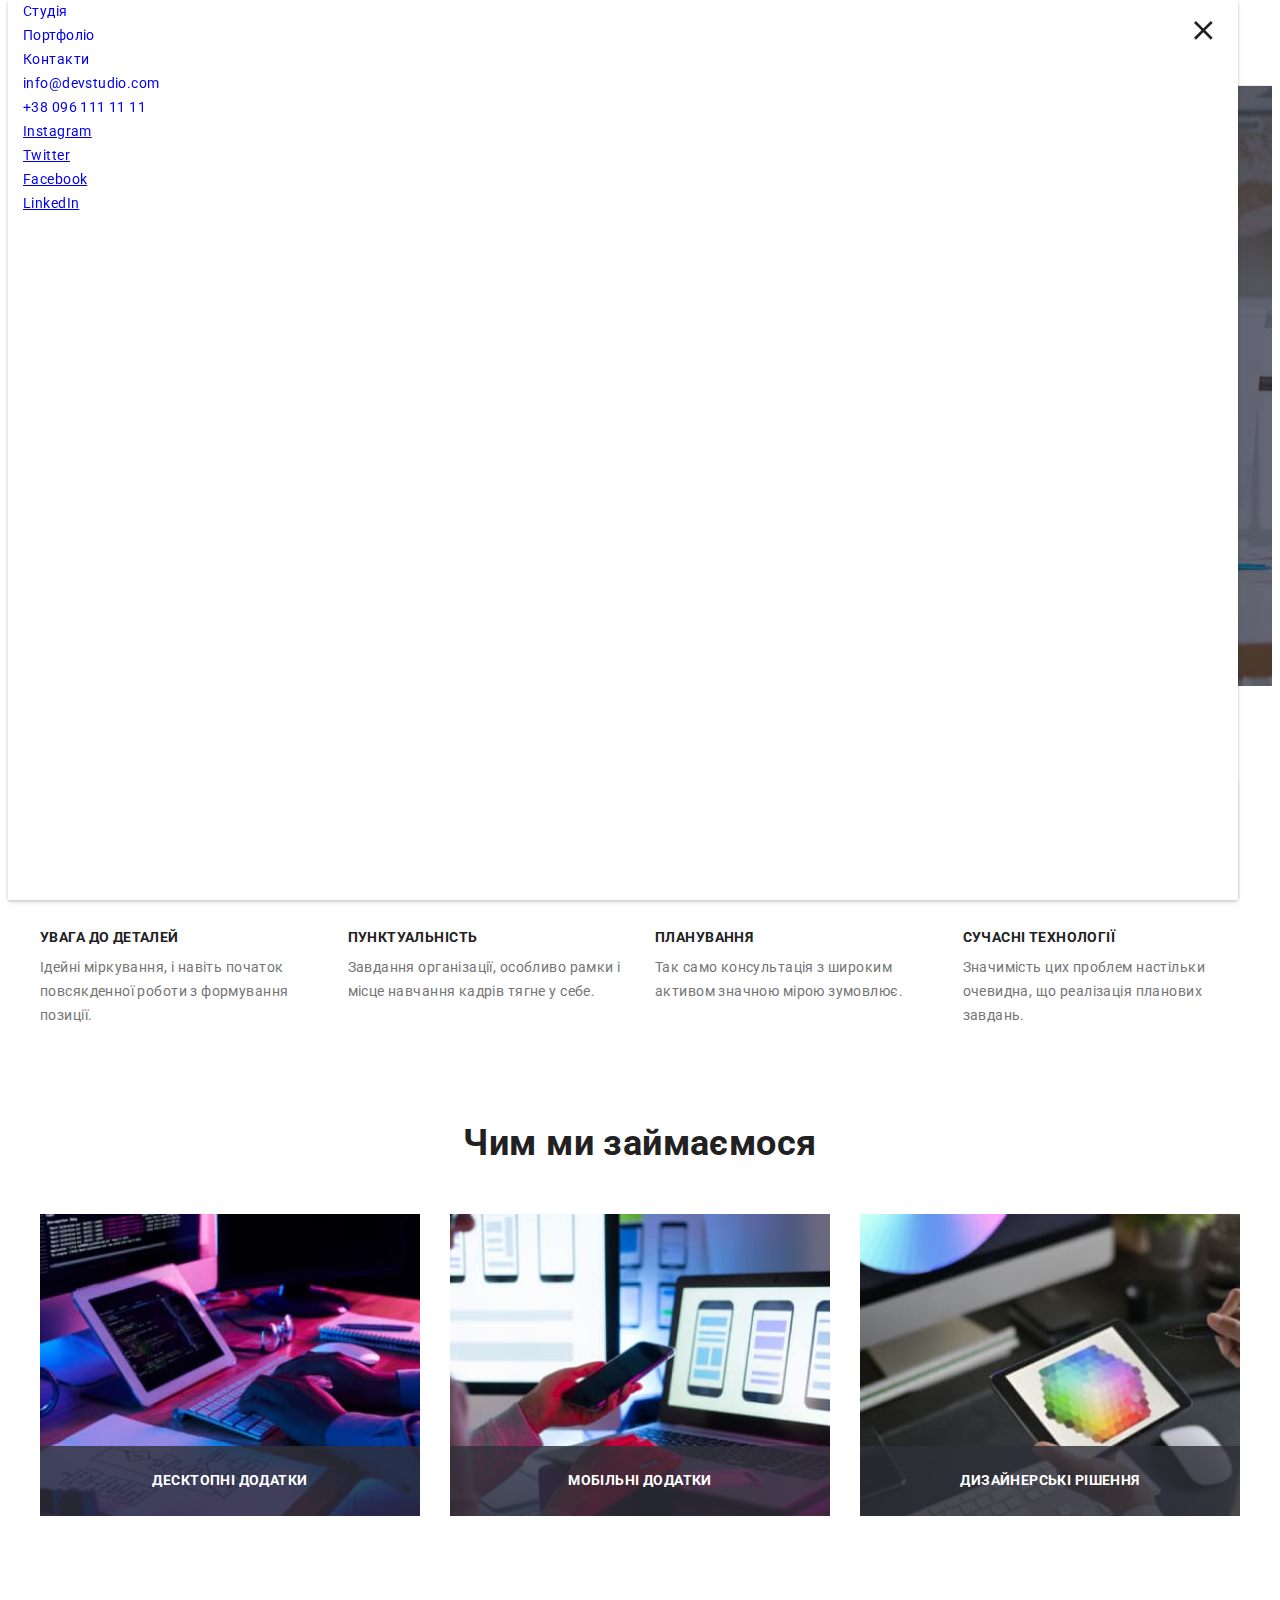
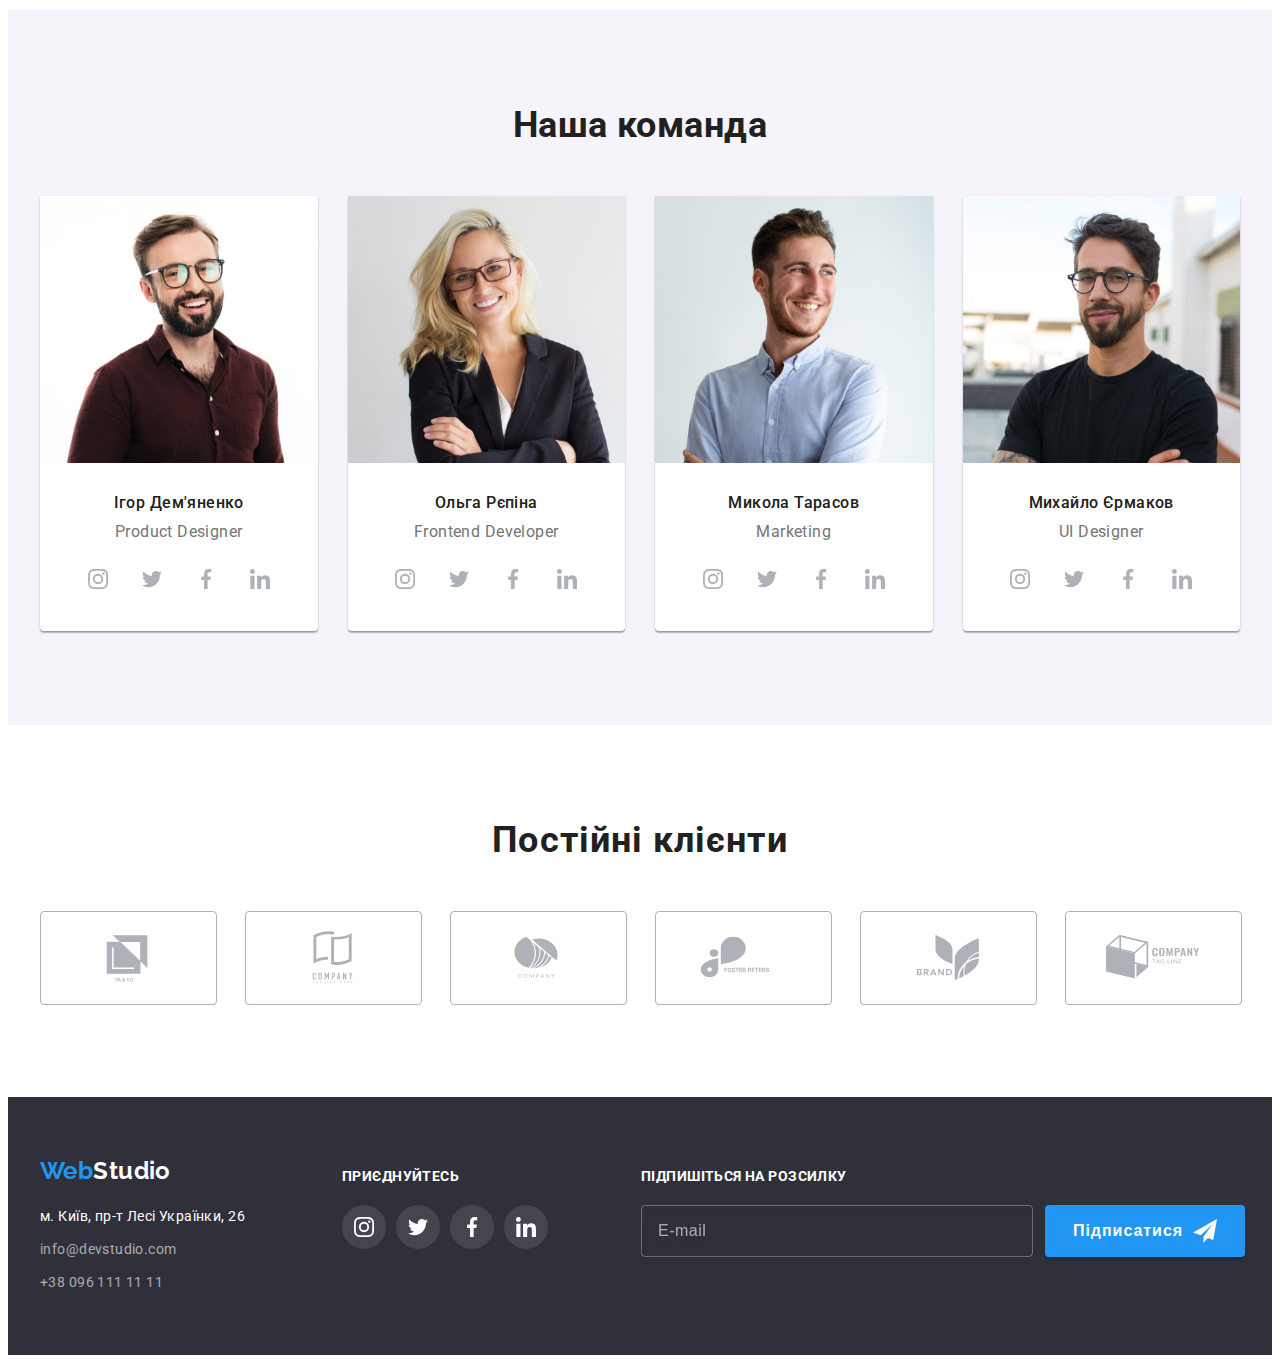
==== index.html @ 3824766c "початок мобільного меню" ====
<!DOCTYPE html>
<html lang="uk">
  <head>
    <meta charset="UTF-8" />
    <meta http-equiv="X-UA-Compatible" content="IE=edge" />
    <meta name="viewport" content="width=device-width, initial-scale=1.0" />
    <link rel="preconnect" href="https://fonts.googleapis.com" />
    <link rel="preconnect" href="https://fonts.gstatic.com" crossorigin />
    <link
      href="https://fonts.googleapis.com/css2?family=Raleway:wght@700&family=Roboto:wght@400;500;700;900&display=swap"
      rel="stylesheet"
    />
    <link
      rel="stylesheet"
      href="https://cdnjs.cloudflare.com/ajax/libs/modern-normalize/1.1.0/modern-normalize.min.css"
      integrity="sha512-wpPYUAdjBVSE4KJnH1VR1HeZfpl1ub8YT/NKx4PuQ5NmX2tKuGu6U/JRp5y+Y8XG2tV+wKQpNHVUX03MfMFn9Q=="
      crossorigin="anonymous"
      referrerpolicy="no-referrer"
    />
    <link rel="stylesheet" href="./css/main.min.css" />
    <title>WebStudio</title>
  </head>
  <body>
    <header class="header">
      <div class="container header__container">
        <a class="logo navigation__logo link" href="./index.html"
          >Web<span class="navigation__logo--color-black">Studio</span></a
        >
        <div class="header__wrap">
          <nav class="navigation header__navigation">
            <ul class="menu navigation__menu list">
              <li class="menu__item">
                <a class="menu__link link current" href="./index.html"
                  >Студія</a
                >
              </li>
              <li class="menu__item">
                <a class="menu__link link" href="./portfolio.html">Портфоліо</a>
              </li>
              <li class="menu__item">
                <a class="menu__link link" href="#">Контакти</a>
              </li>
            </ul>
          </nav>
          <ul class="contacts header__contacts list">
            <li>
              <a class="contacts__link link" href="mailto:info@devstudio.com">
                <svg class="contacts__icon" width="16" height="12">
                  <use href="./img/icons.svg#icon-envelope"></use>
                </svg>
                info@devstudio.com</a
              >
            </li>
            <li>
              <a class="contacts__link link" href="tel:+380961111111">
                <svg class="contacts__icon" width="10" height="16">
                  <use href="./img/icons.svg#icon-smartphone"></use>
                </svg>
                +38 096 111 11 11</a
              >
            </li>
          </ul>
        </div>
        <button class="menu-btn" type="button">
          <svg
            width="40"
            height="40"
            aria-label="Кнопка відкриття мобільного меню"
          >
            <use
              class="menu-btn__icon-menu"
              href="./img/icons.svg#icon-menu"
            ></use>
          </svg>
        </button>
      </div>
      <div class="mob-menu container">
        <button class="menu-btn--close" type="button">
          <svg
            width="40"
            height="40"
            aria-label="Кнопка закриття мобільного меню"
          >
            <use
              class="menu-btn__icon-close"
              href="./img/icons.svg#icon-close_menu"
            ></use>
          </svg>
        </button>
        <nav class="mob-menu__navigation">
          <ul class="mob-menu__list list">
            <li class="mob-menu__item">
              <a class="mob-menu__link link current" href="./index.html"
                >Студія</a
              >
            </li>
            <li class="mob-menu__item">
              <a class="mob-menu__link link" href="./portfolio.html"
                >Портфоліо</a
              >
            </li>
            <li class="mob-menu__item">
              <a class="mob-menu__link link" href="#">Контакти</a>
            </li>
          </ul>
        </nav>
        <ul class="mob-menu__contacts list">
          <li>
            <a
              class="mob-menu__contacts--mail link"
              href="mailto:info@devstudio.com"
            >
              info@devstudio.com</a
            >
          </li>
          <li>
            <a class="mob-menu__contacts--tel link" href="tel:+380961111111">
              +38 096 111 11 11</a
            >
          </li>
        </ul>
        <ul class="mob-menu__soc">
          <li class="mob-menu__soc-list list">
            <a
              class="mob-menu__soc-link"
              href="#"
              target="_blank"
              rel="noreferrer nofollow noopener"
              >Instagram</a
            >
          </li>
          <li class="mob-menu__soc-list list">
            <a
              class="mob-menu__soc-link"
              href="#"
              target="_blank"
              rel="noreferrer nofollow noopener"
              >Twitter</a
            >
          </li>
          <li class="mob-menu__soc-list list">
            <a
              class="mob-menu__soc-link"
              href="#"
              target="_blank"
              rel="noreferrer nofollow noopener"
              >Facebook</a
            >
          </li>
          <li class="mob-menu__soc-list list">
            <a
              class="mob-menu__soc-link"
              href="#"
              target="_blank"
              rel="noreferrer nofollow noopener"
              >LinkedIn</a
            >
          </li>
        </ul>
      </div>
    </header>
    <main>
      <section class="hero hero__wrap">
        <div class="container">
          <h1 class="hero__title">Ефективні рішення для вашого бізнесу</h1>
          <button class="hero__btn btn" data-modal-open type="button">
            Замовити послугу
          </button>
        </div>
      </section>
      <section class="advantages">
        <div class="container">
          <h2 class="advantages__title visually-hidden">Наші переваги</h2>
          <ul class="advantages__list list">
            <li class="advantages__item">
              <div class="advantages__wrap">
                <svg width="70" height="70">
                  <use href="./img/icons.svg#icon-antenna"></use>
                </svg>
              </div>
              <h3 class="advantages__subtitle">Увага до деталей</h3>
              <p>
                Ідейні міркування, і навіть початок повсякденної роботи з
                формування позиції.
              </p>
            </li>
            <li class="advantages__item">
              <div class="advantages__wrap">
                <svg width="70" height="70">
                  <use href="./img/icons.svg#icon-clock"></use>
                </svg>
              </div>
              <h3 class="advantages__subtitle">Пунктуальність</h3>
              <p>
                Завдання організації, особливо рамки і місце навчання кадрів
                тягне у себе.
              </p>
            </li>
            <li class="advantages__item">
              <div class="advantages__wrap">
                <svg width="70" height="70">
                  <use href="./img/icons.svg#icon-diagram"></use>
                </svg>
              </div>
              <h3 class="advantages__subtitle">Планування</h3>
              <p>
                Так само консультація з широким активом значною мірою зумовлює.
              </p>
            </li>
            <li class="advantages__item">
              <div class="advantages__wrap">
                <svg width="70" height="70">
                  <use href="./img/icons.svg#icon-astronaut"></use>
                </svg>
              </div>
              <h3 class="advantages__subtitle">Сучасні технології</h3>
              <p>
                Значимість цих проблем настільки очевидна, що реалізація
                планових завдань.
              </p>
            </li>
          </ul>
        </div>
      </section>
      <section class="pictures">
        <div class="container">
          <h2 class="pictures__title">Чим ми займаємося</h2>
          <ul class="pictures__list list">
            <li class="pictures__item">
              <img
                src="./img/box-1.jpg"
                alt="Людина створює сайт"
                width="370"
                height="294"
              />
              <p class="pictures__text">Десктопні додатки</p>
            </li>
            <li class="pictures__item">
              <img
                src="./img/box-2.jpg"
                alt="Людина тестує сайт"
                width="370"
                height="294"
              />
              <p class="pictures__text">Мобільні додатки</p>
            </li>
            <li class="pictures__item">
              <img
                src="./img/box-3.jpg"
                alt="Людина обирає кольори для сайту"
                width="370"
                height="294"
              />
              <p class="pictures__text">Дизайнерські рішення</p>
            </li>
          </ul>
        </div>
      </section>
      <section class="team">
        <div class="container">
          <h2 class="team__title">Наша команда</h2>
          <ul class="team__list list">
            <li class="team__item">
              <img
                class="team__img"
                src="./img/team-card-1.jpg"
                alt="Усміхнений чоловік в окулярах"
                width="270"
                height="260"
              />
              <h3 class="team__subtitle">Ігор Дем'яненко</h3>
              <p class="team__text" lang="eu">Product Designer</p>
              <ul class="social list">
                <li class="social__item">
                  <a
                    class="social__link tean__color-link link"
                    href="#"
                    target="_blank"
                    rel="noreferrer nofollow noopener"
                  >
                    <svg class="social__icon" width="20" height="20">
                      <use href="./img/icons.svg#icon-instagram"></use>
                    </svg>
                  </a>
                </li>
                <li class="social__item">
                  <a
                    class="social__link tean__color-link link"
                    href="#"
                    target="_blank"
                    rel="noreferrer nofollow noopener"
                  >
                    <svg class="social__icon" width="20" height="20">
                      <use href="./img/icons.svg#icon-twitter"></use>
                    </svg>
                  </a>
                </li>
                <li class="social__item">
                  <a
                    class="social__link tean__color-link link"
                    href="#"
                    target="_blank"
                    rel="noreferrer nofollow noopener"
                  >
                    <svg class="social__icon" width="20" height="20">
                      <use href="./img/icons.svg#icon-facebook"></use>
                    </svg>
                  </a>
                </li>
                <li class="social__item">
                  <a
                    class="social__link tean__color-link link"
                    href="#"
                    target="_blank"
                    rel="noreferrer nofollow noopener"
                  >
                    <svg class="social__icon" width="20" height="20">
                      <use href="./img/icons.svg#icon-linkedin"></use>
                    </svg>
                  </a>
                </li>
              </ul>
            </li>
            <li class="team__item">
              <img
                class="team__img"
                src="./img/team-card-2.jpg"
                alt="Усміхнена жінка в окулярах"
                width="270"
                height="260"
              />
              <h3 class="team__subtitle">Ольга Рєпіна</h3>
              <p class="team__text" lang="eu">Frontend Developer</p>
              <ul class="social list">
                <li class="social__item">
                  <a
                    class="social__link tean__color-link link"
                    href="#"
                    target="_blank"
                    rel="noreferrer nofollow noopener"
                  >
                    <svg class="social__icon" width="20" height="20">
                      <use href="./img/icons.svg#icon-instagram"></use>
                    </svg>
                  </a>
                </li>
                <li class="social__item">
                  <a
                    class="social__link tean__color-link link"
                    href="#"
                    target="_blank"
                    rel="noreferrer nofollow noopener"
                  >
                    <svg class="social__icon" width="20" height="20">
                      <use href="./img/icons.svg#icon-twitter"></use>
                    </svg>
                  </a>
                </li>
                <li class="social__item">
                  <a
                    class="social__link tean__color-link link"
                    href="#"
                    target="_blank"
                    rel="noreferrer nofollow noopener"
                  >
                    <svg class="social__icon" width="20" height="20">
                      <use href="./img/icons.svg#icon-facebook"></use>
                    </svg>
                  </a>
                </li>
                <li class="social__item">
                  <a
                    class="social__link tean__color-link link"
                    href="#"
                    target="_blank"
                    rel="noreferrer nofollow noopener"
                  >
                    <svg class="social__icon" width="20" height="20">
                      <use href="./img/icons.svg#icon-linkedin"></use>
                    </svg>
                  </a>
                </li>
              </ul>
            </li>
            <li class="team__item">
              <img
                class="team__img"
                src="./img/team-card-3.jpg"
                alt="Усміхнений чоловік"
                width="270"
                height="260"
              />
              <h3 class="team__subtitle">Микола Тарасов</h3>
              <p class="team__text" lang="eu">Marketing</p>
              <ul class="social list">
                <li class="social__item">
                  <a
                    class="social__link tean__color-link link"
                    href="#"
                    target="_blank"
                    rel="noreferrer nofollow noopener"
                  >
                    <svg class="social__icon" width="20" height="20">
                      <use href="./img/icons.svg#icon-instagram"></use>
                    </svg>
                  </a>
                </li>
                <li class="social__item">
                  <a
                    class="social__link tean__color-link link"
                    href="#"
                    target="_blank"
                    rel="noreferrer nofollow noopener"
                  >
                    <svg class="social__icon" width="20" height="20">
                      <use href="./img/icons.svg#icon-twitter"></use>
                    </svg>
                  </a>
                </li>
                <li class="social__item">
                  <a
                    class="social__link tean__color-link link"
                    href="#"
                    target="_blank"
                    rel="noreferrer nofollow noopener"
                  >
                    <svg class="social__icon" width="20" height="20">
                      <use href="./img/icons.svg#icon-facebook"></use>
                    </svg>
                  </a>
                </li>
                <li class="social__item">
                  <a
                    class="social__link tean__color-link link"
                    href="#"
                    target="_blank"
                    rel="noreferrer nofollow noopener"
                  >
                    <svg class="social__icon" width="20" height="20">
                      <use href="./img/icons.svg#icon-linkedin"></use>
                    </svg>
                  </a>
                </li>
              </ul>
            </li>
            <li class="team__item">
              <img
                class="team__img"
                src="./img/team-card-4.jpg"
                alt="Усміхнений чоловік в окулярах"
                width="270"
                height="260"
              />
              <h3 class="team__subtitle">Михайло Єрмаков</h3>
              <p class="team__text" lang="eu">UI Designer</p>
              <ul class="social list">
                <li class="social__item">
                  <a
                    class="social__link tean__color-link link"
                    href="#"
                    target="_blank"
                    rel="noreferrer nofollow noopener"
                  >
                    <svg class="social__icon" width="20" height="20">
                      <use href="./img/icons.svg#icon-instagram"></use>
                    </svg>
                  </a>
                </li>
                <li class="social__item">
                  <a
                    class="social__link tean__color-link link"
                    href="#"
                    target="_blank"
                    rel="noreferrer nofollow noopener"
                  >
                    <svg class="social__icon" width="20" height="20">
                      <use href="./img/icons.svg#icon-twitter"></use>
                    </svg>
                  </a>
                </li>
                <li class="social__item">
                  <a
                    class="social__link tean__color-link link"
                    href="#"
                    target="_blank"
                    rel="noreferrer nofollow noopener"
                  >
                    <svg class="social__icon" width="20" height="20">
                      <use href="./img/icons.svg#icon-facebook"></use>
                    </svg>
                  </a>
                </li>
                <li class="social__item">
                  <a
                    class="social__link tean__color-link link"
                    href="#"
                    target="_blank"
                    rel="noreferrer nofollow noopener"
                  >
                    <svg class="social__icon" width="20" height="20">
                      <use href="./img/icons.svg#icon-linkedin"></use>
                    </svg>
                  </a>
                </li>
              </ul>
            </li>
          </ul>
        </div>
      </section>
      <section class="clients">
        <div class="container">
          <h2 class="clients__title">Постійні клієнти</h2>
          <ul class="company clients__list list">
            <li class="company__item">
              <a href="" class="company__link link">
                <svg class="company__icon" width="106" height="60">
                  <use href="./img/icons.svg#icon-client-1"></use>
                </svg>
              </a>
            </li>
            <li class="company__item">
              <a href="" class="company__link link">
                <svg class="company__icon" width="106" height="60">
                  <use href="./img/icons.svg#icon-client-2"></use>
                </svg>
              </a>
            </li>
            <li class="company__item">
              <a href="" class="company__link link">
                <svg class="company__icon" width="106" height="60">
                  <use href="./img/icons.svg#icon-client-3"></use>
                </svg>
              </a>
            </li>
            <li class="company__item">
              <a href="" class="company__link link">
                <svg class="company__icon" width="106" height="60">
                  <use href="./img/icons.svg#icon-client-4"></use>
                </svg>
              </a>
            </li>
            <li class="company__item">
              <a href="" class="company__link link">
                <svg class="company__icon" width="106" height="60">
                  <use href="./img/icons.svg#icon-client-5"></use>
                </svg>
              </a>
            </li>
            <li class="company__item">
              <a href="" class="company__link link">
                <svg class="company__icon" width="106" height="60">
                  <use href="./img/icons.svg#icon-client-6"></use>
                </svg>
              </a>
            </li>
          </ul>
        </div>
      </section>
    </main>
    <footer class="footer">
      <div class="container footer__wrap">
        <div class="footer__box">
          <div class="footer__address-box">
            <a class="logo footer__logo link" href="./index.html"
              >Web<span class="footer__logo--color-white">Studio</span></a
            >
            <address class="address">
              <ul class="list">
                <li class="address__item">
                  <a
                    class="address__link link"
                    href="https://goo.gl/maps/CPtrU1FHBa2aNyZL9"
                    target="_blank"
                    rel="noreferrer nofollow noopener"
                    >м. Київ, пр-т Лесі Українки, 26</a
                  >
                </li>
                <li class="address__item">
                  <a
                    class="address__link--secondary-color link"
                    href="mailto:info@devstudio.com"
                    >info@devstudio.com</a
                  >
                </li>
                <li class="address__item">
                  <a
                    class="address__link--secondary-color link"
                    href="tel:+380961111111"
                    >+38 096 111 11 11</a
                  >
                </li>
              </ul>
            </address>
          </div>
          <div class="join footer__join">
            <p class="join__title">приєднуйтесь</p>
            <ul class="social list">
              <li class="social__item">
                <a
                  class="social__link social__link--secondary-color link"
                  href="#"
                  target="_blank"
                  rel="noreferrer nofollow noopener"
                  ><svg class="join__icon" width="20" height="20">
                    <use href="./img/icons.svg#icon-instagram"></use>
                  </svg>
                </a>
              </li>
              <li class="social__item">
                <a
                  class="social__link social__link--secondary-color link"
                  href="#"
                  target="_blank"
                  rel="noreferrer nofollow noopener"
                  ><svg class="join__icon" width="20" height="20">
                    <use href="./img/icons.svg#icon-twitter"></use>
                  </svg>
                </a>
              </li>
              <li class="social__item">
                <a
                  class="social__link social__link--secondary-color link"
                  href="#"
                  target="_blank"
                  rel="noreferrer nofollow noopener"
                  ><svg class="join__icon" width="20" height="20">
                    <use href="./img/icons.svg#icon-facebook"></use>
                  </svg>
                </a>
              </li>
              <li class="social__item">
                <a
                  class="social__link social__link--secondary-color link"
                  href="#"
                  target="_blank"
                  rel="noreferrer nofollow noopener"
                  ><svg class="join__icon" width="20" height="20">
                    <use href="./img/icons.svg#icon-linkedin"></use>
                  </svg>
                </a>
              </li>
            </ul>
          </div>
        </div>
        <form class="subscribe footer__subscribe" name="subscribe">
          <label class="subscribe__title" for="subscribe"
            >Підпишіться на розсилку
          </label>
          <div class="subscribe__wrap">
            <input
              class="subscribe__input"
              type="email"
              name="email"
              id="subscribe"
              placeholder="E-mail"
            />
            <button class="subscribe__btn btn" type="submit">
              Підписатися
              <svg class="subscribe-icon" width="24" height="24">
                <use href="./img/icons.svg#icon-send"></use>
              </svg>
            </button>
          </div>
        </form>
      </div>
    </footer>
    <div class="backdrop is-hidden" data-modal>
      <div class="modal">
        <button type="button" class="modal-close btn" data-modal-close>
          <svg class="modal-close-icon" width="18" height="18">
            <use href="./img/icons.svg#icon-close"></use>
          </svg>
        </button>
        <p class="modal-title">Залиште свої дані, ми вам передзвонимо</p>
        <form class="modal-form" name="modal">
          <div class="modal-wrap">
            <label class="modal-label"
              >Ім'я
              <div class="input-wrap">
                <input class="modal-label-input" type="text" name="name" />
                <svg class="modal-icon" width="18" height="18">
                  <use href="./img/icons.svg#icon-person"></use>
                </svg>
              </div>
            </label>
            <label class="modal-label"
              >Телефон
              <div class="input-wrap">
                <input class="modal-label-input" type="tel" name="tel" />
                <svg class="modal-icon" width="18" height="18">
                  <use href="./img/icons.svg#icon-phone"></use>
                </svg>
              </div>
            </label>
            <label class="modal-label"
              >Пошта
              <div class="input-wrap">
                <input class="modal-label-input" type="email" name="email" />
                <svg class="modal-icon" width="18" height="18">
                  <use href="./img/icons.svg#icon-email"></use>
                </svg>
              </div>
            </label>
            <label class="modal-label"
              >Коментар
              <textarea
                name="comment"
                class="modal-label-textarea"
                placeholder="Введіть текст"
              ></textarea>
            </label>
          </div>
          <label class="modal-accept">
            <input
              class="modal-accept-input visually-hidden"
              type="checkbox"
              name="accept"
            />
            <svg class="modal-accept-icon" width="16" height="15">
              <use href="./img/icons.svg#icon-check"></use>
            </svg>
            <pre
              class="modal-accept-formatting"
            >Погоджуюся з розсилкою та приймаю <a class="modal-accept-link" href="#">Умови договору</a></pre>
          </label>
          <button class="modal-btn btn" type="submit">Відправити</button>
        </form>
      </div>
    </div>
    <script src="./js/modal.js"></script>
  </body>
</html>
---- css/main.min.css ----
:root{--accent-color: #2196f3;--primary-color: #757575;--secondary-color: #212121;--wite-color: #ffffff;--black-color: #000000;--sacondary-wite-color: rgba(255, 255, 255, 0.6);--background-color-wite: #ffffff;--sacondary-background-color: #2f303a;--team-background-color: #f5f4fa;--accent-background-color: #2196f3;--hover-background-color: #188ce8;--filter-background-color: #f5f4fa;--header-border: #ececec;--filter-item-border: #eeeeee;--hero-background-color: #c4c4c4;--icon-color: #afb1b8;--soc-background-color: rgba(255, 255, 255, 0.1);--animation: 250ms cubic-bezier(0.4, 0, 0.2, 1);--portfolio-overlay-background: rgba(33, 150, 243, 0.9);--backdrop-background-color: rgba(0, 0, 0, 0.2);--modal-background-color: #ffffff}p,h1,h2,h3,h4,h5,h6{margin:0}ul,ol{margin:0;padding-left:0}button{cursor:pointer}address{font-style:normal}img{display:block;max-width:100%;height:auto;width:100%}body{font-family:"Roboto",sans-serif;font-size:14px;line-height:1.71;letter-spacing:.03em;color:var(--primary-color);background-color:var(--background-color-wite)}.link{text-decoration:none}.list{list-style:none}.visually-hidden{position:absolute;white-space:nowrap;width:1px;height:1px;overflow:hidden;border:0;padding:0;clip:rect(0 0 0 0);-webkit-clip-path:inset(50%);clip-path:inset(50%);margin:-1px}.logo{font-family:"Raleway",sans-serif;font-weight:700;font-size:24px;line-height:1.17;color:var(--accent-color);transition:color var(--animation)}.container{margin:0 auto;width:100%;padding-left:15px;padding-right:15px}@media screen and (min-width: 480px){.container{max-width:480px}}@media screen and (min-width: 768px){.container{max-width:768px}}@media screen and (min-width: 1200px){.container{max-width:1200px}}.btn{display:inline-block;border:none;text-align:center}.backdrop{width:100%;height:100%;background-color:var(--backdrop-background-color);position:fixed;top:0;transition:opacity 500ms linear,visibility 500ms linear;perspective:400px}.modal{padding:40px;width:528px;min-height:581px;background-color:var(--modal-background-color);box-shadow:0px 1px 3px rgba(0,0,0,.12),0px 1px 1px rgba(0,0,0,.14),0px 2px 1px rgba(0,0,0,.2);border-radius:4px;position:absolute;top:50%;left:50%;transform:translate(-50%, -50%) rotateX(0deg);transition:transform 500ms linear}.backdrop.is-hidden .modal{transform:translate(-50%, -50%) rotateX(270deg)}.modal-close{position:absolute;top:8px;right:8px;width:30px;height:30px;border:1px solid rgba(0,0,0,.1);border-radius:50%;background-color:rgba(0,0,0,0);display:flex;align-items:center;justify-content:center;transition:fill var(--animation)}.modal-close:hover,.modal-close:focus{fill:var(--accent-color)}.backdrop.is-hidden{visibility:hidden;opacity:0;pointer-events:none}.modal-title{margin-bottom:12px;font-weight:700;font-size:20px;line-height:1.15;text-align:center;letter-spacing:.03em;color:var(--secondary-color)}.modal-wrap{display:flex;flex-direction:column;align-items:center;gap:10px}.modal-label{width:100%;font-size:12px;line-height:1.17;letter-spacing:.01em}.modal-label-input{display:block;margin-top:4px;padding-left:41px;padding-right:16px;width:inherit;height:40px;border:1px solid rgba(33,33,33,.2);border-radius:4px;transition:border var(--animation)}.modal-label-input:focus{border:1px solid var(--accent-color)}.input-wrap{width:100%;position:relative}.modal-icon{position:absolute;top:50%;transform:translateY(-50%);left:12px;color:var(--secondary-color);fill:currentColor;transition:color var(--animation)}.modal-label-input:focus+.modal-icon{color:var(--accent-color)}.modal-label-textarea{display:block;padding:12px 16px;height:138px;resize:none;margin-top:4px;width:inherit;border:1px solid rgba(33,33,33,.2);border-radius:4px;transition:border var(--animation)}.modal-label-textarea:focus{border:1px solid var(--accent-color)}.modal-label-textarea::-moz-placeholder{font-family:"Roboto";font-style:normal;font-weight:400;font-size:12px;line-height:14px;letter-spacing:.01em;color:rgba(117,117,117,.5)}.modal-label-textarea:-ms-input-placeholder{font-family:"Roboto";font-style:normal;font-weight:400;font-size:12px;line-height:14px;letter-spacing:.01em;color:rgba(117,117,117,.5)}.modal-label-textarea::placeholder{font-family:"Roboto";font-style:normal;font-weight:400;font-size:12px;line-height:14px;letter-spacing:.01em;color:rgba(117,117,117,.5)}.modal-accept{display:flex;justify-content:center;align-items:center;margin-top:20px}.modal-accept-input{margin-right:8px;width:16px;height:15px}.modal-accept-icon{border:2px solid var(--secondary-color);border-radius:4px;margin-right:8px;transition:background-color var(--animation),border-color var(--animation)}.modal-accept-input:checked+.modal-accept-icon{background-color:var(--accent-color);border-color:var(--accent-color)}.modal-accept-formatting{font-family:"Roboto";font-size:14px}.modal-accept-link{color:var(--accent-color);transition:color var(--animation)}.modal-accept-link:hover,.modal-accept-link:focus{color:var(--hover-background-color)}.modal-btn{display:block;margin:0 auto;min-width:200px;height:50px;background-color:var(--accent-background-color);box-shadow:0px 4px 4px rgba(0,0,0,.15);border-radius:4px;border:none;font-weight:700;font-size:16px;line-height:1.88;letter-spacing:.06em;color:var(--wite-color);transition:background-color var(--animation)}.modal-btn:hover,.modal-btn:focus{background-color:var(--hover-background-color)}.social{display:flex;justify-content:center;gap:10px}.social__item{width:44px;height:44px}.social__link{width:100%;height:100%;border-radius:50%;display:flex;align-items:center;justify-content:center}.social__icon{fill:currentColor}.header{border-bottom:1px solid var(--header-border)}.header__container{display:flex;align-items:center}@media screen and (max-width: 767px){.header__container{justify-content:space-between}}.header__navigation{display:flex;align-items:center;gap:93px}.navigation__logo{margin-right:92px;padding-top:24px;padding-bottom:25px}.navigation__logo:hover,.navigation__logo:focus{color:var(--black-color)}.navigation__logo--color-black{color:var(--black-color);transition:color var(--animation)}.navigation__logo:hover .navigation__logo--color-black,.navigation__logo:focus .navigation__logo--color-black{color:var(--accent-color)}.menu-btn{display:flex;border:none;padding:0;background-color:rgba(0,0,0,0);color:var(--secondary-color)}.menu-btn__icon-menu{fill:currentColor}.header__wrap{display:none;justify-content:space-between;width:100%}.navigation__menu{display:flex;gap:50px}.menu__link{position:relative;padding-top:32px;padding-bottom:32px;font-weight:500;line-height:1.14;letter-spacing:.02em;color:var(--secondary-color);transition:color var(--animation)}.menu__link::after{content:"";position:absolute;bottom:-1px;display:block;width:100%;height:4px;background-color:var(--accent-background-color);border-radius:2px;transform:scaleX(0);transition:transform var(--animation)}.menu__link:hover::after,.menu__link:focus::after{transform:scaleX(1)}.menu__link.current{color:var(--accent-color)}.menu__link.current::after{transform:scaleX(1)}.menu__link:hover,.menu__link:focus{color:var(--accent-color)}.header__contacts{display:flex;gap:30px}.contacts__link{position:relative;display:flex;align-items:center;gap:10px;padding-top:32px;padding-bottom:32px;font-weight:500;line-height:1.14;letter-spacing:.02em;color:inherit;transition:color var(--animation)}.contacts__link::after{content:"";position:absolute;bottom:-1px;display:block;width:100%;height:4px;background-color:var(--accent-background-color);border-radius:2px;transform:scaleX(0);transition:transform var(--animation)}.contacts__link:hover::after,.contacts__link:focus::after{transform:scaleX(1)}.contacts__link:hover,.contacts__link:focus{color:var(--accent-color)}.contacts__icon{fill:currentColor}.mob-menu{position:fixed;top:0;z-index:1;width:100vw;height:100vh;background:var(--background-color-wite);box-shadow:0px 4px 8px rgba(0,0,0,.04),0px 2px 4px rgba(0,0,0,.08),0px 1px 3px rgba(0,0,0,.16)}.menu-btn--close{position:absolute;top:10px;right:15px;border:none;padding:0;background-color:rgba(0,0,0,0);color:var(--secondary-color)}.menu-btn__icon-close{fill:currentColor}.hero{background-size:cover;background-position:center;background-repeat:no-repeat;background-image:linear-gradient(rgba(47, 48, 58, 0.4), rgba(47, 48, 58, 0.4)),url(../img/img-bg.jpg);background-color:var(--hero-background-color);max-width:1600px;padding:118px 0;text-align:center}@media screen and (min-width: 1200px){.hero{padding:200px 0}}.hero__wrap{margin:0 auto}.hero__title{max-width:360px;margin-right:auto;margin-left:auto;margin-bottom:30px;font-weight:900;font-size:26px;line-height:1.62;letter-spacing:.06em;text-transform:uppercase;color:var(--wite-color)}@media screen and (min-width: 1200px){.hero__title{font-size:44px;line-height:1.36;max-width:696px}}.hero__btn{padding:10px 24px;font-weight:700;font-size:16px;line-height:1.88;letter-spacing:.06em;color:var(--wite-color);background-color:var(--accent-background-color);box-shadow:0px 4px 4px rgba(0,0,0,.15);border-radius:4px;transition:background-color var(--animation)}.hero__btn:hover,.hero__btn:focus{background-color:var(--hover-background-color)}@media screen and (min-width: 1200px){.hero__btn{padding:10px 32px}}.advantages{padding:60px 0}@media screen and (min-width: 1200px){.advantages{padding:94px 0}}.advantages__list{display:flex;flex-wrap:wrap;gap:30px}.advantages__item{width:100%}@media screen and (min-width: 768px){.advantages__item{flex-basis:calc((100% - 30px)/2)}}@media screen and (min-width: 1200px){.advantages__item{flex-basis:calc((100% - 90px)/4)}}.advantages__wrap{display:flex;align-items:center;justify-content:center;margin-bottom:30px;width:100%;height:120px;background-color:var(--team-background-color);border-radius:4px}.advantages__subtitle{margin-bottom:10px;font-weight:700;font-size:14px;line-height:1.14;text-transform:uppercase;color:var(--secondary-color)}.pictures{padding-bottom:94px}@media screen and (max-width: 1199px){.pictures{display:none}}.pictures__title{margin-bottom:50px;font-weight:700;font-size:36px;line-height:1.17;text-align:center;color:var(--secondary-color)}.pictures__list{display:flex;gap:30px}.pictures__item{position:relative;flex-basis:calc((100% - 60px)/3)}.pictures__text{position:absolute;bottom:0;width:100%;padding-top:27px;padding-bottom:27px;font-weight:700;line-height:1.14;text-align:center;text-transform:uppercase;background:rgba(47,48,58,.8);color:#fff}.team{padding:60px 0;background-color:var(--team-background-color)}@media screen and (min-width: 1200px){.team{padding:94px 0}}.team__title{margin-bottom:30px;font-weight:700;font-size:28px;line-height:1.18;text-align:center;color:var(--secondary-color)}@media screen and (min-width: 1200px){.team__title{margin-bottom:50px;font-size:36px;line-height:1.17}}.team__list{display:flex;flex-wrap:wrap;gap:30px}.team__item{width:100%;padding-bottom:30px;box-shadow:0px 1px 3px rgba(0,0,0,.12),0px 1px 1px rgba(0,0,0,.14),0px 2px 1px rgba(0,0,0,.2);border-radius:0px 0px 4px 4px;background-color:var(--background-color-wite)}@media screen and (min-width: 768px){.team__item{flex-basis:calc((100% - 30px)/2)}}@media screen and (min-width: 1200px){.team__item{flex-basis:calc((100% - 90px)/4)}}.team__img{margin-bottom:30px}.team__subtitle{margin-bottom:10px;font-weight:500;font-size:16px;line-height:1.19;text-align:center;color:var(--secondary-color)}.team__text{margin-bottom:16px;font-size:16px;line-height:1.19;text-align:center}.tean__color-link{background-color:var(--background-color-wite);color:var(--icon-color);transition:background-color var(--animation),color var(--animation)}.tean__color-link:hover,.tean__color-link:focus{background-color:var(--accent-background-color);color:var(--background-color-wite)}.clients{padding:60px 0}@media screen and (min-width: 1200px){.clients{padding:94px 0}}.clients__title{font-size:28px;line-height:1.18;text-align:center;letter-spacing:.03em;color:var(--secondary-color);margin-bottom:30px}@media screen and (min-width: 1200px){.clients__title{font-size:36px;line-height:1.17;margin-bottom:50px}}.clients__list{display:flex;flex-wrap:wrap;gap:30px}.company__item{width:100%;width:calc((100% - 30px)/2);height:92px}@media screen and (min-width: 768px){.company__item{width:calc((100% - 60px)/3)}}@media screen and (min-width: 1200px){.company__item{width:calc((100% - 150px)/6)}}.company__link{width:100%;height:100%;color:var(--icon-color);border:1px solid var(--icon-color);border-radius:4px;display:flex;align-items:center;justify-content:center;transition:color var(--animation),border-color var(--animation)}.company__link:hover,.company__link:focus{color:var(--accent-color);border-color:var(--accent-color)}.company__icon{fill:currentColor}.footer{padding:60px 0;background-color:var(--sacondary-background-color)}@media screen and (min-width: 1200px){.footer__wrap{display:flex;gap:93px}}.footer__box{display:flex}@media screen and (max-width: 767px){.footer__box{flex-direction:column}}@media screen and (min-width: 768px)and (max-width: 1199px){.footer__box{justify-content:space-between;padding-left:76px;padding-right:89px}}@media screen and (max-width: 1199px){.footer__box{margin-bottom:60px}}@media screen and (max-width: 767px){.footer__address-box{margin-bottom:60px}}@media screen and (max-width: 1199px){.footer__address-box{text-align:center}}@media screen and (min-width: 1200px){.footer__address-box{margin-right:70px}}.footer__logo{display:inline-block;margin-bottom:20px}.footer__logo:hover,.footer__logo:focus{color:var(--wite-color)}.footer__logo--color-white{color:var(--wite-color);transition:color var(--animation)}.footer__logo:hover .footer__logo--color-white,.footer__logo:focus .footer__logo--color-white{color:var(--accent-color)}.address{min-width:232px}.address__link{color:var(--wite-color);transition:color var(--animation)}.address__link:hover,.address__link:focus{color:var(--accent-color)}.address__link--secondary-color{color:var(--sacondary-wite-color);transition:color var(--animation)}.address__link--secondary-color:hover,.address__link--secondary-color:focus{color:var(--accent-color)}.address__item:not(:last-child){margin-bottom:8px}@media screen and (min-width: 1200px){.address__item:not(:last-child){margin-bottom:9px}}.join__title{font-weight:700;line-height:1.14;text-transform:uppercase;color:var(--wite-color);margin-bottom:20px}@media screen and (min-width: 768px){.join__title{margin-top:5px}}@media screen and (max-width: 1199px){.join__title{text-align:center}}@media screen and (min-width: 1200px){.join__title{margin-top:12px}}.join__list{display:flex;justify-content:center;gap:10px}.join-item{width:44px;height:44px}.social__link--secondary-color{background-color:var(--soc-background-color);color:var(--wite-color);transition:background-color var(--animation)}.social__link--secondary-color:hover,.social__link--secondary-color:focus{background-color:var(--accent-background-color)}.join__icon{fill:currentColor}@media screen and (max-width: 1199px){.footer__subscribe{text-align:center}}.subscribe__title{display:block;padding-bottom:20px;font-weight:700;line-height:1.14;text-transform:uppercase;color:var(--wite-color)}@media screen and (min-width: 1200px){.subscribe__title{padding-top:12px}}.subscribe__wrap{gap:12px}@media screen and (min-width: 1200px){.subscribe__wrap{display:flex}}.subscribe__input{padding:0 16px;width:100%;height:50px;font-size:16px;letter-spacing:.03em;color:rgba(255,255,255,.6);border:1px solid rgba(255,255,255,.3);filter:drop-shadow(0px 4px 4px rgba(0, 0, 0, 0.15));border-radius:4px;background-color:inherit}.subscribe__input::-moz-placeholder{font-size:16px;letter-spacing:.03em;color:rgba(255,255,255,.6)}.subscribe__input:-ms-input-placeholder{font-size:16px;letter-spacing:.03em;color:rgba(255,255,255,.6)}.subscribe__input::placeholder{font-size:16px;letter-spacing:.03em;color:rgba(255,255,255,.6)}@media screen and (min-width: 768px){.subscribe__input{width:450px}}@media screen and (max-width: 1199px){.subscribe__input{margin-bottom:20px}}@media screen and (min-width: 1200px){.subscribe__input{width:358px}}.subscribe__btn{margin:0 auto;display:flex;align-items:center;justify-content:center;gap:12px;padding:10px 28px 10px 31px;font-weight:700;font-size:16px;line-height:1.88;letter-spacing:.06em;color:var(--wite-color);fill:currentColor;background-color:var(--accent-background-color);box-shadow:0px 4px 4px rgba(0,0,0,.15);border-radius:4px;border:none;transition:background-color var(--animation)}.subscribe__btn:hover,.subscribe__btn:focus{background-color:var(--hover-background-color)}@media screen and (min-width: 1200px){.subscribe__btn{gap:10px;padding:10px 28px}}.portfolio{padding:94px 0}.portfolio-filter{display:flex;justify-content:center;gap:8px;margin-bottom:50px}.filter-btn{padding:6px 22px;border-radius:4px;font-weight:500;font-size:16px;line-height:1.62;letter-spacing:.03em;color:var(--secondary-color);background-color:var(--filter-background-color);transition:color var(--animation),background-color var(--animation),box-shadow var(--animation)}.filter-btn:hover,.filter-btn:focus{color:var(--wite-color);background-color:var(--accent-background-color);box-shadow:0px 3px 1px rgba(0,0,0,.1),0px 1px 2px rgba(0,0,0,.08),0px 2px 2px rgba(0,0,0,.12)}.portfolio-list{display:flex;gap:30px;flex-wrap:wrap}.portfolio-item{flex-basis:calc((100% - 60px)/3);transition:box-shadow var(--animation)}.portfolio-link{display:block}.portfolio-link:hover,.portfolio-link:focus{box-shadow:0px 1px 1px rgba(0,0,0,.12),0px 4px 4px rgba(0,0,0,.06),1px 4px 6px rgba(0,0,0,.16)}.portfolio-item-box{border:1px solid var(--filter-item-border);border-top:0;padding:20px 24px}.portfolio-top-wrap{position:relative;overflow:hidden}.portfolio-top-text{position:absolute;top:0;padding:63px 24px;font-size:18px;line-height:1.56;letter-spacing:.03em;color:var(--wite-color);background-color:var(--portfolio-overlay-background);height:100%;transform:translateY(100%);transition:transform var(--animation);overflow:auto}.portfolio-link:hover .portfolio-top-text,.portfolio-link:focus .portfolio-top-text{transform:translateY(0)}.portfolio-subtitle{margin-bottom:4px;font-weight:700;font-size:18px;line-height:2;letter-spacing:.06em;color:var(--secondary-color)}.portfolio-text{font-size:16px;line-height:1.88;color:var(--primary-color)}/*# sourceMappingURL=main.min.css.map */
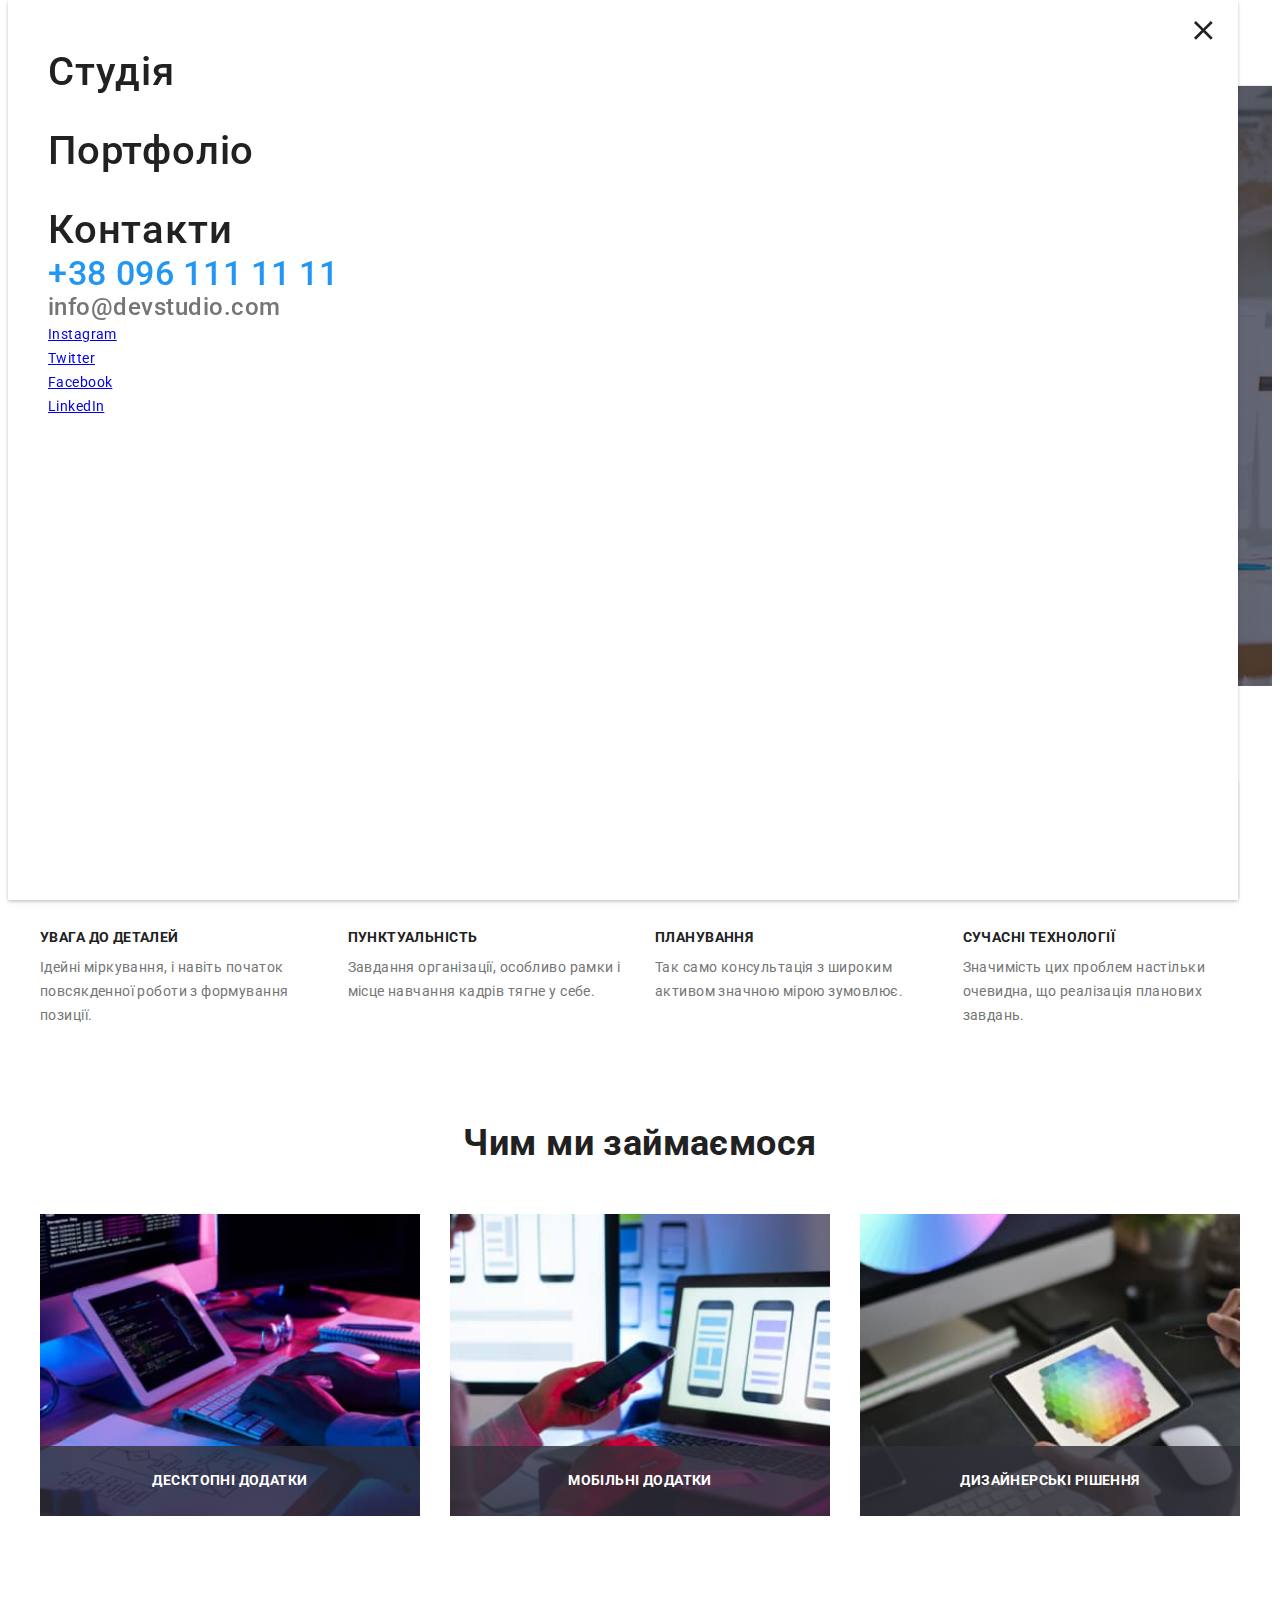
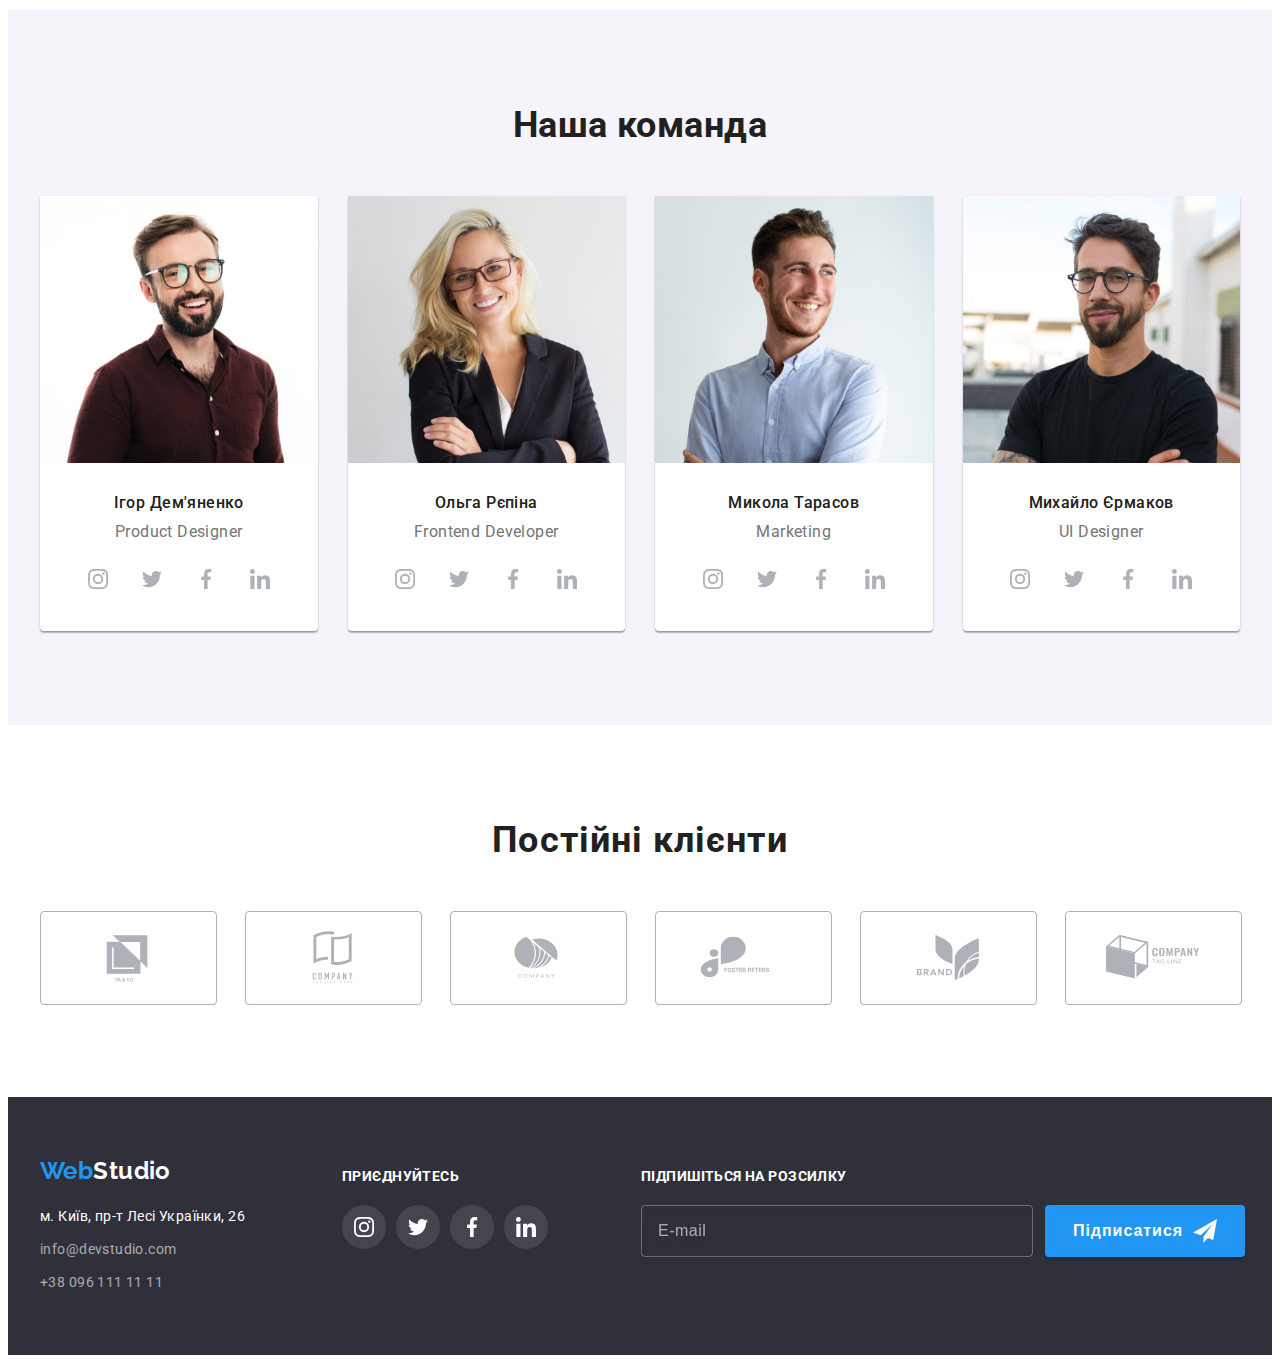
==== commit 6fc6c722: "оновлення моб меню" ====
--- a/index.html
+++ b/index.html
@@ -104,59 +104,61 @@
             </li>
           </ul>
         </nav>
-        <ul class="mob-menu__contacts list">
-          <li>
-            <a
-              class="mob-menu__contacts--mail link"
-              href="mailto:info@devstudio.com"
-            >
-              info@devstudio.com</a
-            >
-          </li>
-          <li>
-            <a class="mob-menu__contacts--tel link" href="tel:+380961111111">
-              +38 096 111 11 11</a
-            >
-          </li>
-        </ul>
-        <ul class="mob-menu__soc">
-          <li class="mob-menu__soc-list list">
-            <a
-              class="mob-menu__soc-link"
-              href="#"
-              target="_blank"
-              rel="noreferrer nofollow noopener"
-              >Instagram</a
-            >
-          </li>
-          <li class="mob-menu__soc-list list">
-            <a
-              class="mob-menu__soc-link"
-              href="#"
-              target="_blank"
-              rel="noreferrer nofollow noopener"
-              >Twitter</a
-            >
-          </li>
-          <li class="mob-menu__soc-list list">
-            <a
-              class="mob-menu__soc-link"
-              href="#"
-              target="_blank"
-              rel="noreferrer nofollow noopener"
-              >Facebook</a
-            >
-          </li>
-          <li class="mob-menu__soc-list list">
-            <a
-              class="mob-menu__soc-link"
-              href="#"
-              target="_blank"
-              rel="noreferrer nofollow noopener"
-              >LinkedIn</a
-            >
-          </li>
-        </ul>
+        <div>
+          <ul class="mob-menu__contacts list">
+            <li>
+              <a class="mob-menu__contacts--tel link" href="tel:+380961111111">
+                +38 096 111 11 11</a
+              >
+            </li>
+            <li>
+              <a
+                class="mob-menu__contacts--mail link"
+                href="mailto:info@devstudio.com"
+              >
+                info@devstudio.com</a
+              >
+            </li>
+          </ul>
+          <ul class="mob-menu__soc">
+            <li class="mob-menu__soc-list list">
+              <a
+                class="mob-menu__soc-link"
+                href="#"
+                target="_blank"
+                rel="noreferrer nofollow noopener"
+                >Instagram</a
+              >
+            </li>
+            <li class="mob-menu__soc-list list">
+              <a
+                class="mob-menu__soc-link"
+                href="#"
+                target="_blank"
+                rel="noreferrer nofollow noopener"
+                >Twitter</a
+              >
+            </li>
+            <li class="mob-menu__soc-list list">
+              <a
+                class="mob-menu__soc-link"
+                href="#"
+                target="_blank"
+                rel="noreferrer nofollow noopener"
+                >Facebook</a
+              >
+            </li>
+            <li class="mob-menu__soc-list list">
+              <a
+                class="mob-menu__soc-link"
+                href="#"
+                target="_blank"
+                rel="noreferrer nofollow noopener"
+                >LinkedIn</a
+              >
+            </li>
+          </ul>
+        </div>
       </div>
     </header>
     <main>
--- a/css/main.min.css
+++ b/css/main.min.css
@@ -1 +1 @@
-:root{--accent-color: #2196f3;--primary-color: #757575;--secondary-color: #212121;--wite-color: #ffffff;--black-color: #000000;--sacondary-wite-color: rgba(255, 255, 255, 0.6);--background-color-wite: #ffffff;--sacondary-background-color: #2f303a;--team-background-color: #f5f4fa;--accent-background-color: #2196f3;--hover-background-color: #188ce8;--filter-background-color: #f5f4fa;--header-border: #ececec;--filter-item-border: #eeeeee;--hero-background-color: #c4c4c4;--icon-color: #afb1b8;--soc-background-color: rgba(255, 255, 255, 0.1);--animation: 250ms cubic-bezier(0.4, 0, 0.2, 1);--portfolio-overlay-background: rgba(33, 150, 243, 0.9);--backdrop-background-color: rgba(0, 0, 0, 0.2);--modal-background-color: #ffffff}p,h1,h2,h3,h4,h5,h6{margin:0}ul,ol{margin:0;padding-left:0}button{cursor:pointer}address{font-style:normal}img{display:block;max-width:100%;height:auto;width:100%}body{font-family:"Roboto",sans-serif;font-size:14px;line-height:1.71;letter-spacing:.03em;color:var(--primary-color);background-color:var(--background-color-wite)}.link{text-decoration:none}.list{list-style:none}.visually-hidden{position:absolute;white-space:nowrap;width:1px;height:1px;overflow:hidden;border:0;padding:0;clip:rect(0 0 0 0);-webkit-clip-path:inset(50%);clip-path:inset(50%);margin:-1px}.logo{font-family:"Raleway",sans-serif;font-weight:700;font-size:24px;line-height:1.17;color:var(--accent-color);transition:color var(--animation)}.container{margin:0 auto;width:100%;padding-left:15px;padding-right:15px}@media screen and (min-width: 480px){.container{max-width:480px}}@media screen and (min-width: 768px){.container{max-width:768px}}@media screen and (min-width: 1200px){.container{max-width:1200px}}.btn{display:inline-block;border:none;text-align:center}.backdrop{width:100%;height:100%;background-color:var(--backdrop-background-color);position:fixed;top:0;transition:opacity 500ms linear,visibility 500ms linear;perspective:400px}.modal{padding:40px;width:528px;min-height:581px;background-color:var(--modal-background-color);box-shadow:0px 1px 3px rgba(0,0,0,.12),0px 1px 1px rgba(0,0,0,.14),0px 2px 1px rgba(0,0,0,.2);border-radius:4px;position:absolute;top:50%;left:50%;transform:translate(-50%, -50%) rotateX(0deg);transition:transform 500ms linear}.backdrop.is-hidden .modal{transform:translate(-50%, -50%) rotateX(270deg)}.modal-close{position:absolute;top:8px;right:8px;width:30px;height:30px;border:1px solid rgba(0,0,0,.1);border-radius:50%;background-color:rgba(0,0,0,0);display:flex;align-items:center;justify-content:center;transition:fill var(--animation)}.modal-close:hover,.modal-close:focus{fill:var(--accent-color)}.backdrop.is-hidden{visibility:hidden;opacity:0;pointer-events:none}.modal-title{margin-bottom:12px;font-weight:700;font-size:20px;line-height:1.15;text-align:center;letter-spacing:.03em;color:var(--secondary-color)}.modal-wrap{display:flex;flex-direction:column;align-items:center;gap:10px}.modal-label{width:100%;font-size:12px;line-height:1.17;letter-spacing:.01em}.modal-label-input{display:block;margin-top:4px;padding-left:41px;padding-right:16px;width:inherit;height:40px;border:1px solid rgba(33,33,33,.2);border-radius:4px;transition:border var(--animation)}.modal-label-input:focus{border:1px solid var(--accent-color)}.input-wrap{width:100%;position:relative}.modal-icon{position:absolute;top:50%;transform:translateY(-50%);left:12px;color:var(--secondary-color);fill:currentColor;transition:color var(--animation)}.modal-label-input:focus+.modal-icon{color:var(--accent-color)}.modal-label-textarea{display:block;padding:12px 16px;height:138px;resize:none;margin-top:4px;width:inherit;border:1px solid rgba(33,33,33,.2);border-radius:4px;transition:border var(--animation)}.modal-label-textarea:focus{border:1px solid var(--accent-color)}.modal-label-textarea::-moz-placeholder{font-family:"Roboto";font-style:normal;font-weight:400;font-size:12px;line-height:14px;letter-spacing:.01em;color:rgba(117,117,117,.5)}.modal-label-textarea:-ms-input-placeholder{font-family:"Roboto";font-style:normal;font-weight:400;font-size:12px;line-height:14px;letter-spacing:.01em;color:rgba(117,117,117,.5)}.modal-label-textarea::placeholder{font-family:"Roboto";font-style:normal;font-weight:400;font-size:12px;line-height:14px;letter-spacing:.01em;color:rgba(117,117,117,.5)}.modal-accept{display:flex;justify-content:center;align-items:center;margin-top:20px}.modal-accept-input{margin-right:8px;width:16px;height:15px}.modal-accept-icon{border:2px solid var(--secondary-color);border-radius:4px;margin-right:8px;transition:background-color var(--animation),border-color var(--animation)}.modal-accept-input:checked+.modal-accept-icon{background-color:var(--accent-color);border-color:var(--accent-color)}.modal-accept-formatting{font-family:"Roboto";font-size:14px}.modal-accept-link{color:var(--accent-color);transition:color var(--animation)}.modal-accept-link:hover,.modal-accept-link:focus{color:var(--hover-background-color)}.modal-btn{display:block;margin:0 auto;min-width:200px;height:50px;background-color:var(--accent-background-color);box-shadow:0px 4px 4px rgba(0,0,0,.15);border-radius:4px;border:none;font-weight:700;font-size:16px;line-height:1.88;letter-spacing:.06em;color:var(--wite-color);transition:background-color var(--animation)}.modal-btn:hover,.modal-btn:focus{background-color:var(--hover-background-color)}.social{display:flex;justify-content:center;gap:10px}.social__item{width:44px;height:44px}.social__link{width:100%;height:100%;border-radius:50%;display:flex;align-items:center;justify-content:center}.social__icon{fill:currentColor}.header{border-bottom:1px solid var(--header-border)}.header__container{display:flex;align-items:center}@media screen and (max-width: 767px){.header__container{justify-content:space-between}}.header__navigation{display:flex;align-items:center;gap:93px}.navigation__logo{margin-right:92px;padding-top:24px;padding-bottom:25px}.navigation__logo:hover,.navigation__logo:focus{color:var(--black-color)}.navigation__logo--color-black{color:var(--black-color);transition:color var(--animation)}.navigation__logo:hover .navigation__logo--color-black,.navigation__logo:focus .navigation__logo--color-black{color:var(--accent-color)}.menu-btn{display:flex;border:none;padding:0;background-color:rgba(0,0,0,0);color:var(--secondary-color)}.menu-btn__icon-menu{fill:currentColor}.header__wrap{display:none;justify-content:space-between;width:100%}.navigation__menu{display:flex;gap:50px}.menu__link{position:relative;padding-top:32px;padding-bottom:32px;font-weight:500;line-height:1.14;letter-spacing:.02em;color:var(--secondary-color);transition:color var(--animation)}.menu__link::after{content:"";position:absolute;bottom:-1px;display:block;width:100%;height:4px;background-color:var(--accent-background-color);border-radius:2px;transform:scaleX(0);transition:transform var(--animation)}.menu__link:hover::after,.menu__link:focus::after{transform:scaleX(1)}.menu__link.current{color:var(--accent-color)}.menu__link.current::after{transform:scaleX(1)}.menu__link:hover,.menu__link:focus{color:var(--accent-color)}.header__contacts{display:flex;gap:30px}.contacts__link{position:relative;display:flex;align-items:center;gap:10px;padding-top:32px;padding-bottom:32px;font-weight:500;line-height:1.14;letter-spacing:.02em;color:inherit;transition:color var(--animation)}.contacts__link::after{content:"";position:absolute;bottom:-1px;display:block;width:100%;height:4px;background-color:var(--accent-background-color);border-radius:2px;transform:scaleX(0);transition:transform var(--animation)}.contacts__link:hover::after,.contacts__link:focus::after{transform:scaleX(1)}.contacts__link:hover,.contacts__link:focus{color:var(--accent-color)}.contacts__icon{fill:currentColor}.mob-menu{position:fixed;top:0;z-index:1;width:100vw;height:100vh;background:var(--background-color-wite);box-shadow:0px 4px 8px rgba(0,0,0,.04),0px 2px 4px rgba(0,0,0,.08),0px 1px 3px rgba(0,0,0,.16)}.menu-btn--close{position:absolute;top:10px;right:15px;border:none;padding:0;background-color:rgba(0,0,0,0);color:var(--secondary-color)}.menu-btn__icon-close{fill:currentColor}.hero{background-size:cover;background-position:center;background-repeat:no-repeat;background-image:linear-gradient(rgba(47, 48, 58, 0.4), rgba(47, 48, 58, 0.4)),url(../img/img-bg.jpg);background-color:var(--hero-background-color);max-width:1600px;padding:118px 0;text-align:center}@media screen and (min-width: 1200px){.hero{padding:200px 0}}.hero__wrap{margin:0 auto}.hero__title{max-width:360px;margin-right:auto;margin-left:auto;margin-bottom:30px;font-weight:900;font-size:26px;line-height:1.62;letter-spacing:.06em;text-transform:uppercase;color:var(--wite-color)}@media screen and (min-width: 1200px){.hero__title{font-size:44px;line-height:1.36;max-width:696px}}.hero__btn{padding:10px 24px;font-weight:700;font-size:16px;line-height:1.88;letter-spacing:.06em;color:var(--wite-color);background-color:var(--accent-background-color);box-shadow:0px 4px 4px rgba(0,0,0,.15);border-radius:4px;transition:background-color var(--animation)}.hero__btn:hover,.hero__btn:focus{background-color:var(--hover-background-color)}@media screen and (min-width: 1200px){.hero__btn{padding:10px 32px}}.advantages{padding:60px 0}@media screen and (min-width: 1200px){.advantages{padding:94px 0}}.advantages__list{display:flex;flex-wrap:wrap;gap:30px}.advantages__item{width:100%}@media screen and (min-width: 768px){.advantages__item{flex-basis:calc((100% - 30px)/2)}}@media screen and (min-width: 1200px){.advantages__item{flex-basis:calc((100% - 90px)/4)}}.advantages__wrap{display:flex;align-items:center;justify-content:center;margin-bottom:30px;width:100%;height:120px;background-color:var(--team-background-color);border-radius:4px}.advantages__subtitle{margin-bottom:10px;font-weight:700;font-size:14px;line-height:1.14;text-transform:uppercase;color:var(--secondary-color)}.pictures{padding-bottom:94px}@media screen and (max-width: 1199px){.pictures{display:none}}.pictures__title{margin-bottom:50px;font-weight:700;font-size:36px;line-height:1.17;text-align:center;color:var(--secondary-color)}.pictures__list{display:flex;gap:30px}.pictures__item{position:relative;flex-basis:calc((100% - 60px)/3)}.pictures__text{position:absolute;bottom:0;width:100%;padding-top:27px;padding-bottom:27px;font-weight:700;line-height:1.14;text-align:center;text-transform:uppercase;background:rgba(47,48,58,.8);color:#fff}.team{padding:60px 0;background-color:var(--team-background-color)}@media screen and (min-width: 1200px){.team{padding:94px 0}}.team__title{margin-bottom:30px;font-weight:700;font-size:28px;line-height:1.18;text-align:center;color:var(--secondary-color)}@media screen and (min-width: 1200px){.team__title{margin-bottom:50px;font-size:36px;line-height:1.17}}.team__list{display:flex;flex-wrap:wrap;gap:30px}.team__item{width:100%;padding-bottom:30px;box-shadow:0px 1px 3px rgba(0,0,0,.12),0px 1px 1px rgba(0,0,0,.14),0px 2px 1px rgba(0,0,0,.2);border-radius:0px 0px 4px 4px;background-color:var(--background-color-wite)}@media screen and (min-width: 768px){.team__item{flex-basis:calc((100% - 30px)/2)}}@media screen and (min-width: 1200px){.team__item{flex-basis:calc((100% - 90px)/4)}}.team__img{margin-bottom:30px}.team__subtitle{margin-bottom:10px;font-weight:500;font-size:16px;line-height:1.19;text-align:center;color:var(--secondary-color)}.team__text{margin-bottom:16px;font-size:16px;line-height:1.19;text-align:center}.tean__color-link{background-color:var(--background-color-wite);color:var(--icon-color);transition:background-color var(--animation),color var(--animation)}.tean__color-link:hover,.tean__color-link:focus{background-color:var(--accent-background-color);color:var(--background-color-wite)}.clients{padding:60px 0}@media screen and (min-width: 1200px){.clients{padding:94px 0}}.clients__title{font-size:28px;line-height:1.18;text-align:center;letter-spacing:.03em;color:var(--secondary-color);margin-bottom:30px}@media screen and (min-width: 1200px){.clients__title{font-size:36px;line-height:1.17;margin-bottom:50px}}.clients__list{display:flex;flex-wrap:wrap;gap:30px}.company__item{width:100%;width:calc((100% - 30px)/2);height:92px}@media screen and (min-width: 768px){.company__item{width:calc((100% - 60px)/3)}}@media screen and (min-width: 1200px){.company__item{width:calc((100% - 150px)/6)}}.company__link{width:100%;height:100%;color:var(--icon-color);border:1px solid var(--icon-color);border-radius:4px;display:flex;align-items:center;justify-content:center;transition:color var(--animation),border-color var(--animation)}.company__link:hover,.company__link:focus{color:var(--accent-color);border-color:var(--accent-color)}.company__icon{fill:currentColor}.footer{padding:60px 0;background-color:var(--sacondary-background-color)}@media screen and (min-width: 1200px){.footer__wrap{display:flex;gap:93px}}.footer__box{display:flex}@media screen and (max-width: 767px){.footer__box{flex-direction:column}}@media screen and (min-width: 768px)and (max-width: 1199px){.footer__box{justify-content:space-between;padding-left:76px;padding-right:89px}}@media screen and (max-width: 1199px){.footer__box{margin-bottom:60px}}@media screen and (max-width: 767px){.footer__address-box{margin-bottom:60px}}@media screen and (max-width: 1199px){.footer__address-box{text-align:center}}@media screen and (min-width: 1200px){.footer__address-box{margin-right:70px}}.footer__logo{display:inline-block;margin-bottom:20px}.footer__logo:hover,.footer__logo:focus{color:var(--wite-color)}.footer__logo--color-white{color:var(--wite-color);transition:color var(--animation)}.footer__logo:hover .footer__logo--color-white,.footer__logo:focus .footer__logo--color-white{color:var(--accent-color)}.address{min-width:232px}.address__link{color:var(--wite-color);transition:color var(--animation)}.address__link:hover,.address__link:focus{color:var(--accent-color)}.address__link--secondary-color{color:var(--sacondary-wite-color);transition:color var(--animation)}.address__link--secondary-color:hover,.address__link--secondary-color:focus{color:var(--accent-color)}.address__item:not(:last-child){margin-bottom:8px}@media screen and (min-width: 1200px){.address__item:not(:last-child){margin-bottom:9px}}.join__title{font-weight:700;line-height:1.14;text-transform:uppercase;color:var(--wite-color);margin-bottom:20px}@media screen and (min-width: 768px){.join__title{margin-top:5px}}@media screen and (max-width: 1199px){.join__title{text-align:center}}@media screen and (min-width: 1200px){.join__title{margin-top:12px}}.join__list{display:flex;justify-content:center;gap:10px}.join-item{width:44px;height:44px}.social__link--secondary-color{background-color:var(--soc-background-color);color:var(--wite-color);transition:background-color var(--animation)}.social__link--secondary-color:hover,.social__link--secondary-color:focus{background-color:var(--accent-background-color)}.join__icon{fill:currentColor}@media screen and (max-width: 1199px){.footer__subscribe{text-align:center}}.subscribe__title{display:block;padding-bottom:20px;font-weight:700;line-height:1.14;text-transform:uppercase;color:var(--wite-color)}@media screen and (min-width: 1200px){.subscribe__title{padding-top:12px}}.subscribe__wrap{gap:12px}@media screen and (min-width: 1200px){.subscribe__wrap{display:flex}}.subscribe__input{padding:0 16px;width:100%;height:50px;font-size:16px;letter-spacing:.03em;color:rgba(255,255,255,.6);border:1px solid rgba(255,255,255,.3);filter:drop-shadow(0px 4px 4px rgba(0, 0, 0, 0.15));border-radius:4px;background-color:inherit}.subscribe__input::-moz-placeholder{font-size:16px;letter-spacing:.03em;color:rgba(255,255,255,.6)}.subscribe__input:-ms-input-placeholder{font-size:16px;letter-spacing:.03em;color:rgba(255,255,255,.6)}.subscribe__input::placeholder{font-size:16px;letter-spacing:.03em;color:rgba(255,255,255,.6)}@media screen and (min-width: 768px){.subscribe__input{width:450px}}@media screen and (max-width: 1199px){.subscribe__input{margin-bottom:20px}}@media screen and (min-width: 1200px){.subscribe__input{width:358px}}.subscribe__btn{margin:0 auto;display:flex;align-items:center;justify-content:center;gap:12px;padding:10px 28px 10px 31px;font-weight:700;font-size:16px;line-height:1.88;letter-spacing:.06em;color:var(--wite-color);fill:currentColor;background-color:var(--accent-background-color);box-shadow:0px 4px 4px rgba(0,0,0,.15);border-radius:4px;border:none;transition:background-color var(--animation)}.subscribe__btn:hover,.subscribe__btn:focus{background-color:var(--hover-background-color)}@media screen and (min-width: 1200px){.subscribe__btn{gap:10px;padding:10px 28px}}.portfolio{padding:94px 0}.portfolio-filter{display:flex;justify-content:center;gap:8px;margin-bottom:50px}.filter-btn{padding:6px 22px;border-radius:4px;font-weight:500;font-size:16px;line-height:1.62;letter-spacing:.03em;color:var(--secondary-color);background-color:var(--filter-background-color);transition:color var(--animation),background-color var(--animation),box-shadow var(--animation)}.filter-btn:hover,.filter-btn:focus{color:var(--wite-color);background-color:var(--accent-background-color);box-shadow:0px 3px 1px rgba(0,0,0,.1),0px 1px 2px rgba(0,0,0,.08),0px 2px 2px rgba(0,0,0,.12)}.portfolio-list{display:flex;gap:30px;flex-wrap:wrap}.portfolio-item{flex-basis:calc((100% - 60px)/3);transition:box-shadow var(--animation)}.portfolio-link{display:block}.portfolio-link:hover,.portfolio-link:focus{box-shadow:0px 1px 1px rgba(0,0,0,.12),0px 4px 4px rgba(0,0,0,.06),1px 4px 6px rgba(0,0,0,.16)}.portfolio-item-box{border:1px solid var(--filter-item-border);border-top:0;padding:20px 24px}.portfolio-top-wrap{position:relative;overflow:hidden}.portfolio-top-text{position:absolute;top:0;padding:63px 24px;font-size:18px;line-height:1.56;letter-spacing:.03em;color:var(--wite-color);background-color:var(--portfolio-overlay-background);height:100%;transform:translateY(100%);transition:transform var(--animation);overflow:auto}.portfolio-link:hover .portfolio-top-text,.portfolio-link:focus .portfolio-top-text{transform:translateY(0)}.portfolio-subtitle{margin-bottom:4px;font-weight:700;font-size:18px;line-height:2;letter-spacing:.06em;color:var(--secondary-color)}.portfolio-text{font-size:16px;line-height:1.88;color:var(--primary-color)}/*# sourceMappingURL=main.min.css.map */+:root{--accent-color: #2196f3;--primary-color: #757575;--secondary-color: #212121;--wite-color: #ffffff;--black-color: #000000;--sacondary-wite-color: rgba(255, 255, 255, 0.6);--background-color-wite: #ffffff;--sacondary-background-color: #2f303a;--team-background-color: #f5f4fa;--accent-background-color: #2196f3;--hover-background-color: #188ce8;--filter-background-color: #f5f4fa;--header-border: #ececec;--filter-item-border: #eeeeee;--hero-background-color: #c4c4c4;--icon-color: #afb1b8;--soc-background-color: rgba(255, 255, 255, 0.1);--animation: 250ms cubic-bezier(0.4, 0, 0.2, 1);--portfolio-overlay-background: rgba(33, 150, 243, 0.9);--backdrop-background-color: rgba(0, 0, 0, 0.2);--modal-background-color: #ffffff}p,h1,h2,h3,h4,h5,h6{margin:0}ul,ol{margin:0;padding-left:0}button{cursor:pointer}address{font-style:normal}img{display:block;max-width:100%;height:auto;width:100%}body{font-family:"Roboto",sans-serif;font-size:14px;line-height:1.71;letter-spacing:.03em;color:var(--primary-color);background-color:var(--background-color-wite)}.link{text-decoration:none}.list{list-style:none}.visually-hidden{position:absolute;white-space:nowrap;width:1px;height:1px;overflow:hidden;border:0;padding:0;clip:rect(0 0 0 0);-webkit-clip-path:inset(50%);clip-path:inset(50%);margin:-1px}.logo{font-family:"Raleway",sans-serif;font-weight:700;font-size:24px;line-height:1.17;color:var(--accent-color);transition:color var(--animation)}.container{margin:0 auto;width:100%;padding-left:15px;padding-right:15px}@media screen and (min-width: 480px){.container{max-width:480px}}@media screen and (min-width: 768px){.container{max-width:768px}}@media screen and (min-width: 1200px){.container{max-width:1200px}}.btn{display:inline-block;border:none;text-align:center}.backdrop{width:100%;height:100%;background-color:var(--backdrop-background-color);position:fixed;top:0;transition:opacity 500ms linear,visibility 500ms linear;perspective:400px}.modal{padding:40px;width:528px;min-height:581px;background-color:var(--modal-background-color);box-shadow:0px 1px 3px rgba(0,0,0,.12),0px 1px 1px rgba(0,0,0,.14),0px 2px 1px rgba(0,0,0,.2);border-radius:4px;position:absolute;top:50%;left:50%;transform:translate(-50%, -50%) rotateX(0deg);transition:transform 500ms linear}.backdrop.is-hidden .modal{transform:translate(-50%, -50%) rotateX(270deg)}.modal-close{position:absolute;top:8px;right:8px;width:30px;height:30px;border:1px solid rgba(0,0,0,.1);border-radius:50%;background-color:rgba(0,0,0,0);display:flex;align-items:center;justify-content:center;transition:fill var(--animation)}.modal-close:hover,.modal-close:focus{fill:var(--accent-color)}.backdrop.is-hidden{visibility:hidden;opacity:0;pointer-events:none}.modal-title{margin-bottom:12px;font-weight:700;font-size:20px;line-height:1.15;text-align:center;letter-spacing:.03em;color:var(--secondary-color)}.modal-wrap{display:flex;flex-direction:column;align-items:center;gap:10px}.modal-label{width:100%;font-size:12px;line-height:1.17;letter-spacing:.01em}.modal-label-input{display:block;margin-top:4px;padding-left:41px;padding-right:16px;width:inherit;height:40px;border:1px solid rgba(33,33,33,.2);border-radius:4px;transition:border var(--animation)}.modal-label-input:focus{border:1px solid var(--accent-color)}.input-wrap{width:100%;position:relative}.modal-icon{position:absolute;top:50%;transform:translateY(-50%);left:12px;color:var(--secondary-color);fill:currentColor;transition:color var(--animation)}.modal-label-input:focus+.modal-icon{color:var(--accent-color)}.modal-label-textarea{display:block;padding:12px 16px;height:138px;resize:none;margin-top:4px;width:inherit;border:1px solid rgba(33,33,33,.2);border-radius:4px;transition:border var(--animation)}.modal-label-textarea:focus{border:1px solid var(--accent-color)}.modal-label-textarea::-moz-placeholder{font-family:"Roboto";font-style:normal;font-weight:400;font-size:12px;line-height:14px;letter-spacing:.01em;color:rgba(117,117,117,.5)}.modal-label-textarea:-ms-input-placeholder{font-family:"Roboto";font-style:normal;font-weight:400;font-size:12px;line-height:14px;letter-spacing:.01em;color:rgba(117,117,117,.5)}.modal-label-textarea::placeholder{font-family:"Roboto";font-style:normal;font-weight:400;font-size:12px;line-height:14px;letter-spacing:.01em;color:rgba(117,117,117,.5)}.modal-accept{display:flex;justify-content:center;align-items:center;margin-top:20px}.modal-accept-input{margin-right:8px;width:16px;height:15px}.modal-accept-icon{border:2px solid var(--secondary-color);border-radius:4px;margin-right:8px;transition:background-color var(--animation),border-color var(--animation)}.modal-accept-input:checked+.modal-accept-icon{background-color:var(--accent-color);border-color:var(--accent-color)}.modal-accept-formatting{font-family:"Roboto";font-size:14px}.modal-accept-link{color:var(--accent-color);transition:color var(--animation)}.modal-accept-link:hover,.modal-accept-link:focus{color:var(--hover-background-color)}.modal-btn{display:block;margin:0 auto;min-width:200px;height:50px;background-color:var(--accent-background-color);box-shadow:0px 4px 4px rgba(0,0,0,.15);border-radius:4px;border:none;font-weight:700;font-size:16px;line-height:1.88;letter-spacing:.06em;color:var(--wite-color);transition:background-color var(--animation)}.modal-btn:hover,.modal-btn:focus{background-color:var(--hover-background-color)}.social{display:flex;justify-content:center;gap:10px}.social__item{width:44px;height:44px}.social__link{width:100%;height:100%;border-radius:50%;display:flex;align-items:center;justify-content:center}.social__icon{fill:currentColor}.header{border-bottom:1px solid var(--header-border)}.header__container{display:flex;align-items:center}@media screen and (max-width: 767px){.header__container{justify-content:space-between}}.header__navigation{display:flex;align-items:center;gap:93px}.navigation__logo{margin-right:92px;padding-top:24px;padding-bottom:25px}.navigation__logo:hover,.navigation__logo:focus{color:var(--black-color)}.navigation__logo--color-black{color:var(--black-color);transition:color var(--animation)}.navigation__logo:hover .navigation__logo--color-black,.navigation__logo:focus .navigation__logo--color-black{color:var(--accent-color)}.menu-btn{display:flex;border:none;padding:0;background-color:rgba(0,0,0,0);color:var(--secondary-color)}.menu-btn__icon-menu{fill:currentColor}.header__wrap{display:none;justify-content:space-between;width:100%}.navigation__menu{display:flex;gap:50px}.menu__link{position:relative;padding-top:32px;padding-bottom:32px;font-weight:500;line-height:1.14;letter-spacing:.02em;color:var(--secondary-color);transition:color var(--animation)}.menu__link::after{content:"";position:absolute;bottom:-1px;display:block;width:100%;height:4px;background-color:var(--accent-background-color);border-radius:2px;transform:scaleX(0);transition:transform var(--animation)}.menu__link:hover::after,.menu__link:focus::after{transform:scaleX(1)}.menu__link.current{color:var(--accent-color)}.menu__link.current::after{transform:scaleX(1)}.menu__link:hover,.menu__link:focus{color:var(--accent-color)}.header__contacts{display:flex;gap:30px}.contacts__link{position:relative;display:flex;align-items:center;gap:10px;padding-top:32px;padding-bottom:32px;font-weight:500;line-height:1.14;letter-spacing:.02em;color:inherit;transition:color var(--animation)}.contacts__link::after{content:"";position:absolute;bottom:-1px;display:block;width:100%;height:4px;background-color:var(--accent-background-color);border-radius:2px;transform:scaleX(0);transition:transform var(--animation)}.contacts__link:hover::after,.contacts__link:focus::after{transform:scaleX(1)}.contacts__link:hover,.contacts__link:focus{color:var(--accent-color)}.contacts__icon{fill:currentColor}.mob-menu{position:fixed;top:0;z-index:1;width:100vw;height:100vh;background:var(--background-color-wite);box-shadow:0px 4px 8px rgba(0,0,0,.04),0px 2px 4px rgba(0,0,0,.08),0px 1px 3px rgba(0,0,0,.16)}.menu-btn--close{position:absolute;top:10px;right:15px;border:none;padding:0;background-color:rgba(0,0,0,0);color:var(--secondary-color)}.menu-btn__icon-close{fill:currentColor}.mob-menu__navigation{margin-top:48px;margin-left:25px}.mob-menu__item:not(:last-child){margin-bottom:32px}.mob-menu__link{font-weight:500;font-size:40px;line-height:1.175;letter-spacing:.02em;color:var(--secondary-color)}.mob-menu__link:hover,.mob-menu__link:focus{color:var(--accent-color)}.mob-menu__contacts{margin-left:25px}.mob-menu__contacts--tel{font-weight:500;font-size:34px;line-height:1.1764705882;letter-spacing:.02em;color:var(--accent-color)}.mob-menu__contacts--mail{font-weight:500;font-size:24px;line-height:1.1666666667;letter-spacing:.02em;color:var(--primary-color)}.mob-menu__soc{margin-left:25px}.hero{background-size:cover;background-position:center;background-repeat:no-repeat;background-image:linear-gradient(rgba(47, 48, 58, 0.4), rgba(47, 48, 58, 0.4)),url(../img/img-bg.jpg);background-color:var(--hero-background-color);max-width:1600px;padding:118px 0;text-align:center}@media screen and (min-width: 1200px){.hero{padding:200px 0}}.hero__wrap{margin:0 auto}.hero__title{max-width:360px;margin-right:auto;margin-left:auto;margin-bottom:30px;font-weight:900;font-size:26px;line-height:1.62;letter-spacing:.06em;text-transform:uppercase;color:var(--wite-color)}@media screen and (min-width: 1200px){.hero__title{font-size:44px;line-height:1.36;max-width:696px}}.hero__btn{padding:10px 24px;font-weight:700;font-size:16px;line-height:1.88;letter-spacing:.06em;color:var(--wite-color);background-color:var(--accent-background-color);box-shadow:0px 4px 4px rgba(0,0,0,.15);border-radius:4px;transition:background-color var(--animation)}.hero__btn:hover,.hero__btn:focus{background-color:var(--hover-background-color)}@media screen and (min-width: 1200px){.hero__btn{padding:10px 32px}}.advantages{padding:60px 0}@media screen and (min-width: 1200px){.advantages{padding:94px 0}}.advantages__list{display:flex;flex-wrap:wrap;gap:30px}.advantages__item{width:100%}@media screen and (min-width: 768px){.advantages__item{flex-basis:calc((100% - 30px)/2)}}@media screen and (min-width: 1200px){.advantages__item{flex-basis:calc((100% - 90px)/4)}}.advantages__wrap{display:flex;align-items:center;justify-content:center;margin-bottom:30px;width:100%;height:120px;background-color:var(--team-background-color);border-radius:4px}.advantages__subtitle{margin-bottom:10px;font-weight:700;font-size:14px;line-height:1.14;text-transform:uppercase;color:var(--secondary-color)}.pictures{padding-bottom:94px}@media screen and (max-width: 1199px){.pictures{display:none}}.pictures__title{margin-bottom:50px;font-weight:700;font-size:36px;line-height:1.17;text-align:center;color:var(--secondary-color)}.pictures__list{display:flex;gap:30px}.pictures__item{position:relative;flex-basis:calc((100% - 60px)/3)}.pictures__text{position:absolute;bottom:0;width:100%;padding-top:27px;padding-bottom:27px;font-weight:700;line-height:1.14;text-align:center;text-transform:uppercase;background:rgba(47,48,58,.8);color:#fff}.team{padding:60px 0;background-color:var(--team-background-color)}@media screen and (min-width: 1200px){.team{padding:94px 0}}.team__title{margin-bottom:30px;font-weight:700;font-size:28px;line-height:1.18;text-align:center;color:var(--secondary-color)}@media screen and (min-width: 1200px){.team__title{margin-bottom:50px;font-size:36px;line-height:1.17}}.team__list{display:flex;flex-wrap:wrap;gap:30px}.team__item{width:100%;padding-bottom:30px;box-shadow:0px 1px 3px rgba(0,0,0,.12),0px 1px 1px rgba(0,0,0,.14),0px 2px 1px rgba(0,0,0,.2);border-radius:0px 0px 4px 4px;background-color:var(--background-color-wite)}@media screen and (min-width: 768px){.team__item{flex-basis:calc((100% - 30px)/2)}}@media screen and (min-width: 1200px){.team__item{flex-basis:calc((100% - 90px)/4)}}.team__img{margin-bottom:30px}.team__subtitle{margin-bottom:10px;font-weight:500;font-size:16px;line-height:1.19;text-align:center;color:var(--secondary-color)}.team__text{margin-bottom:16px;font-size:16px;line-height:1.19;text-align:center}.tean__color-link{background-color:var(--background-color-wite);color:var(--icon-color);transition:background-color var(--animation),color var(--animation)}.tean__color-link:hover,.tean__color-link:focus{background-color:var(--accent-background-color);color:var(--background-color-wite)}.clients{padding:60px 0}@media screen and (min-width: 1200px){.clients{padding:94px 0}}.clients__title{font-size:28px;line-height:1.18;text-align:center;letter-spacing:.03em;color:var(--secondary-color);margin-bottom:30px}@media screen and (min-width: 1200px){.clients__title{font-size:36px;line-height:1.17;margin-bottom:50px}}.clients__list{display:flex;flex-wrap:wrap;gap:30px}.company__item{width:100%;width:calc((100% - 30px)/2);height:92px}@media screen and (min-width: 768px){.company__item{width:calc((100% - 60px)/3)}}@media screen and (min-width: 1200px){.company__item{width:calc((100% - 150px)/6)}}.company__link{width:100%;height:100%;color:var(--icon-color);border:1px solid var(--icon-color);border-radius:4px;display:flex;align-items:center;justify-content:center;transition:color var(--animation),border-color var(--animation)}.company__link:hover,.company__link:focus{color:var(--accent-color);border-color:var(--accent-color)}.company__icon{fill:currentColor}.footer{padding:60px 0;background-color:var(--sacondary-background-color)}@media screen and (min-width: 1200px){.footer__wrap{display:flex;gap:93px}}.footer__box{display:flex}@media screen and (max-width: 767px){.footer__box{flex-direction:column}}@media screen and (min-width: 768px)and (max-width: 1199px){.footer__box{justify-content:space-between;padding-left:76px;padding-right:89px}}@media screen and (max-width: 1199px){.footer__box{margin-bottom:60px}}@media screen and (max-width: 767px){.footer__address-box{margin-bottom:60px}}@media screen and (max-width: 1199px){.footer__address-box{text-align:center}}@media screen and (min-width: 1200px){.footer__address-box{margin-right:70px}}.footer__logo{display:inline-block;margin-bottom:20px}.footer__logo:hover,.footer__logo:focus{color:var(--wite-color)}.footer__logo--color-white{color:var(--wite-color);transition:color var(--animation)}.footer__logo:hover .footer__logo--color-white,.footer__logo:focus .footer__logo--color-white{color:var(--accent-color)}.address{min-width:232px}.address__link{color:var(--wite-color);transition:color var(--animation)}.address__link:hover,.address__link:focus{color:var(--accent-color)}.address__link--secondary-color{color:var(--sacondary-wite-color);transition:color var(--animation)}.address__link--secondary-color:hover,.address__link--secondary-color:focus{color:var(--accent-color)}.address__item:not(:last-child){margin-bottom:8px}@media screen and (min-width: 1200px){.address__item:not(:last-child){margin-bottom:9px}}.join__title{font-weight:700;line-height:1.14;text-transform:uppercase;color:var(--wite-color);margin-bottom:20px}@media screen and (min-width: 768px){.join__title{margin-top:5px}}@media screen and (max-width: 1199px){.join__title{text-align:center}}@media screen and (min-width: 1200px){.join__title{margin-top:12px}}.join__list{display:flex;justify-content:center;gap:10px}.join-item{width:44px;height:44px}.social__link--secondary-color{background-color:var(--soc-background-color);color:var(--wite-color);transition:background-color var(--animation)}.social__link--secondary-color:hover,.social__link--secondary-color:focus{background-color:var(--accent-background-color)}.join__icon{fill:currentColor}@media screen and (max-width: 1199px){.footer__subscribe{text-align:center}}.subscribe__title{display:block;padding-bottom:20px;font-weight:700;line-height:1.14;text-transform:uppercase;color:var(--wite-color)}@media screen and (min-width: 1200px){.subscribe__title{padding-top:12px}}.subscribe__wrap{gap:12px}@media screen and (min-width: 1200px){.subscribe__wrap{display:flex}}.subscribe__input{padding:0 16px;width:100%;height:50px;font-size:16px;letter-spacing:.03em;color:rgba(255,255,255,.6);border:1px solid rgba(255,255,255,.3);filter:drop-shadow(0px 4px 4px rgba(0, 0, 0, 0.15));border-radius:4px;background-color:inherit}.subscribe__input::-moz-placeholder{font-size:16px;letter-spacing:.03em;color:rgba(255,255,255,.6)}.subscribe__input:-ms-input-placeholder{font-size:16px;letter-spacing:.03em;color:rgba(255,255,255,.6)}.subscribe__input::placeholder{font-size:16px;letter-spacing:.03em;color:rgba(255,255,255,.6)}@media screen and (min-width: 768px){.subscribe__input{width:450px}}@media screen and (max-width: 1199px){.subscribe__input{margin-bottom:20px}}@media screen and (min-width: 1200px){.subscribe__input{width:358px}}.subscribe__btn{margin:0 auto;display:flex;align-items:center;justify-content:center;gap:12px;padding:10px 28px 10px 31px;font-weight:700;font-size:16px;line-height:1.88;letter-spacing:.06em;color:var(--wite-color);fill:currentColor;background-color:var(--accent-background-color);box-shadow:0px 4px 4px rgba(0,0,0,.15);border-radius:4px;border:none;transition:background-color var(--animation)}.subscribe__btn:hover,.subscribe__btn:focus{background-color:var(--hover-background-color)}@media screen and (min-width: 1200px){.subscribe__btn{gap:10px;padding:10px 28px}}.portfolio{padding:94px 0}.portfolio-filter{display:flex;justify-content:center;gap:8px;margin-bottom:50px}.filter-btn{padding:6px 22px;border-radius:4px;font-weight:500;font-size:16px;line-height:1.62;letter-spacing:.03em;color:var(--secondary-color);background-color:var(--filter-background-color);transition:color var(--animation),background-color var(--animation),box-shadow var(--animation)}.filter-btn:hover,.filter-btn:focus{color:var(--wite-color);background-color:var(--accent-background-color);box-shadow:0px 3px 1px rgba(0,0,0,.1),0px 1px 2px rgba(0,0,0,.08),0px 2px 2px rgba(0,0,0,.12)}.portfolio-list{display:flex;gap:30px;flex-wrap:wrap}.portfolio-item{flex-basis:calc((100% - 60px)/3);transition:box-shadow var(--animation)}.portfolio-link{display:block}.portfolio-link:hover,.portfolio-link:focus{box-shadow:0px 1px 1px rgba(0,0,0,.12),0px 4px 4px rgba(0,0,0,.06),1px 4px 6px rgba(0,0,0,.16)}.portfolio-item-box{border:1px solid var(--filter-item-border);border-top:0;padding:20px 24px}.portfolio-top-wrap{position:relative;overflow:hidden}.portfolio-top-text{position:absolute;top:0;padding:63px 24px;font-size:18px;line-height:1.56;letter-spacing:.03em;color:var(--wite-color);background-color:var(--portfolio-overlay-background);height:100%;transform:translateY(100%);transition:transform var(--animation);overflow:auto}.portfolio-link:hover .portfolio-top-text,.portfolio-link:focus .portfolio-top-text{transform:translateY(0)}.portfolio-subtitle{margin-bottom:4px;font-weight:700;font-size:18px;line-height:2;letter-spacing:.06em;color:var(--secondary-color)}.portfolio-text{font-size:16px;line-height:1.88;color:var(--primary-color)}/*# sourceMappingURL=main.min.css.map */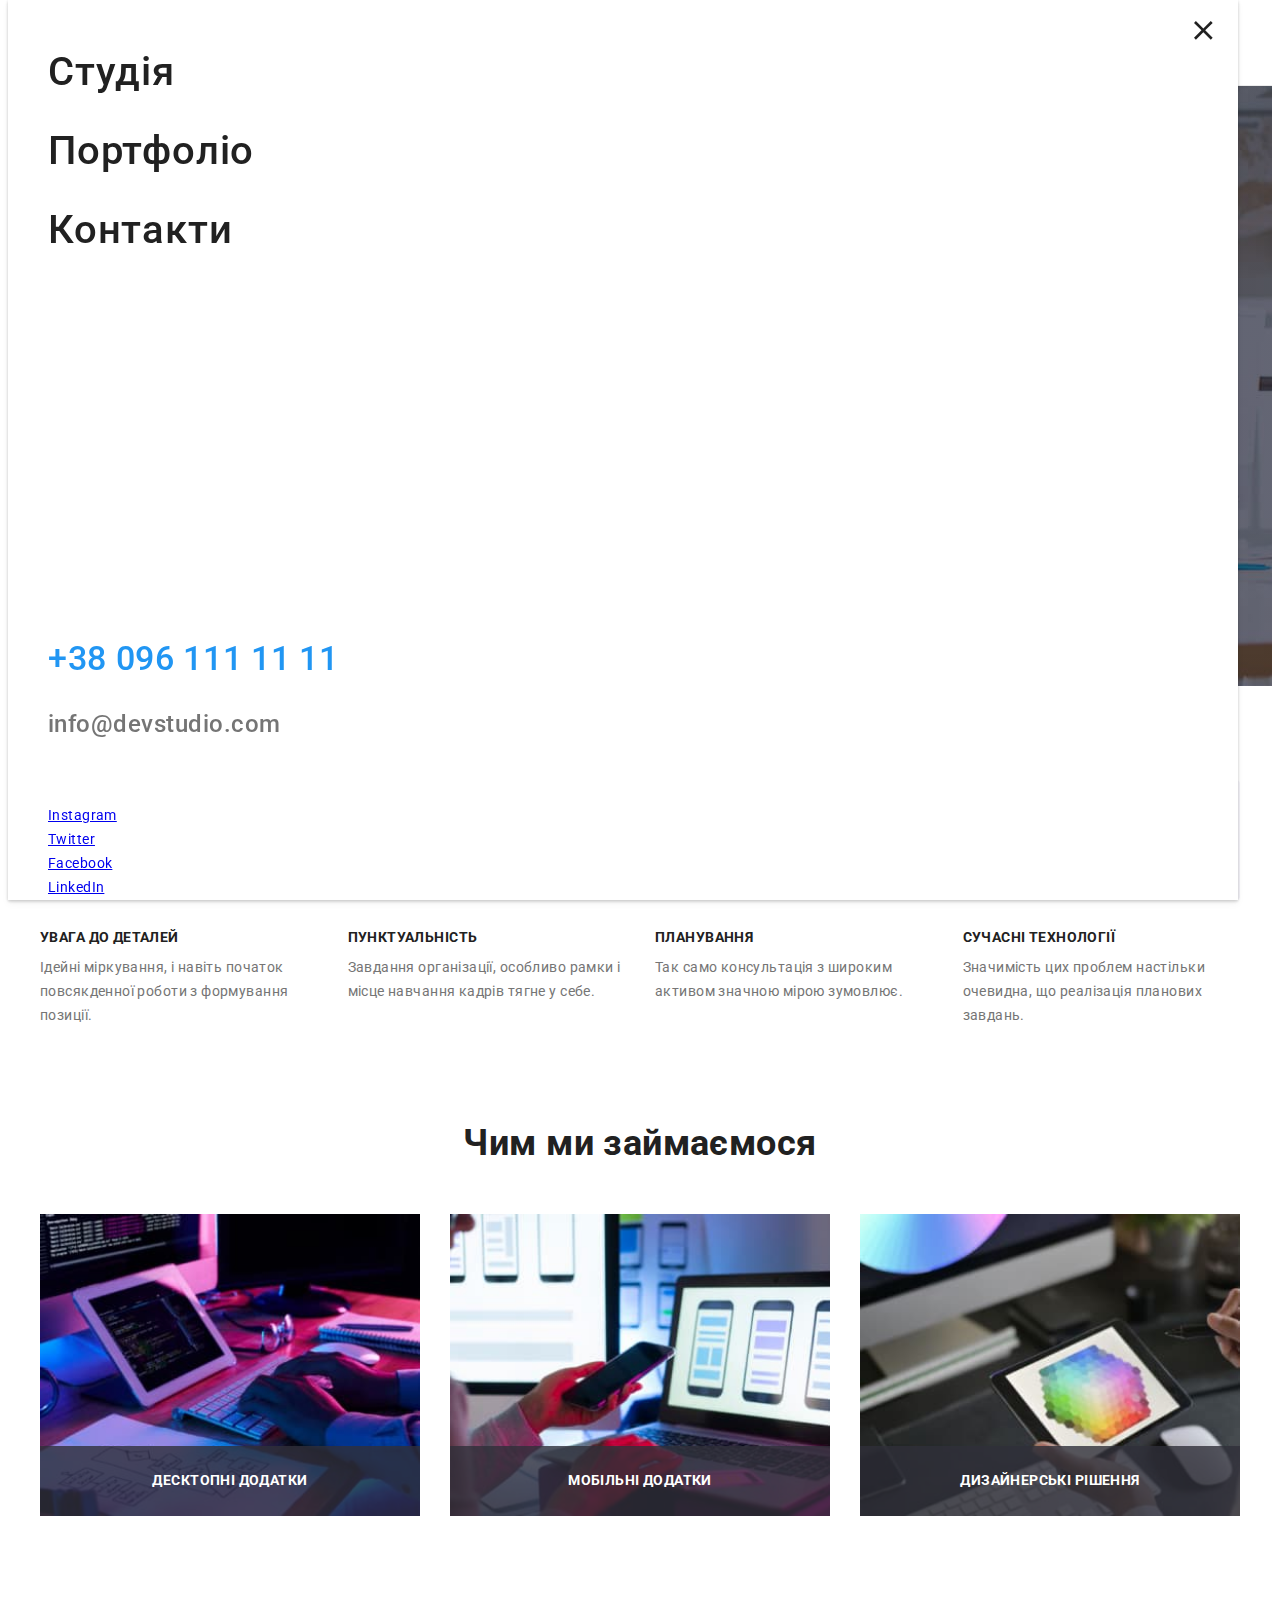
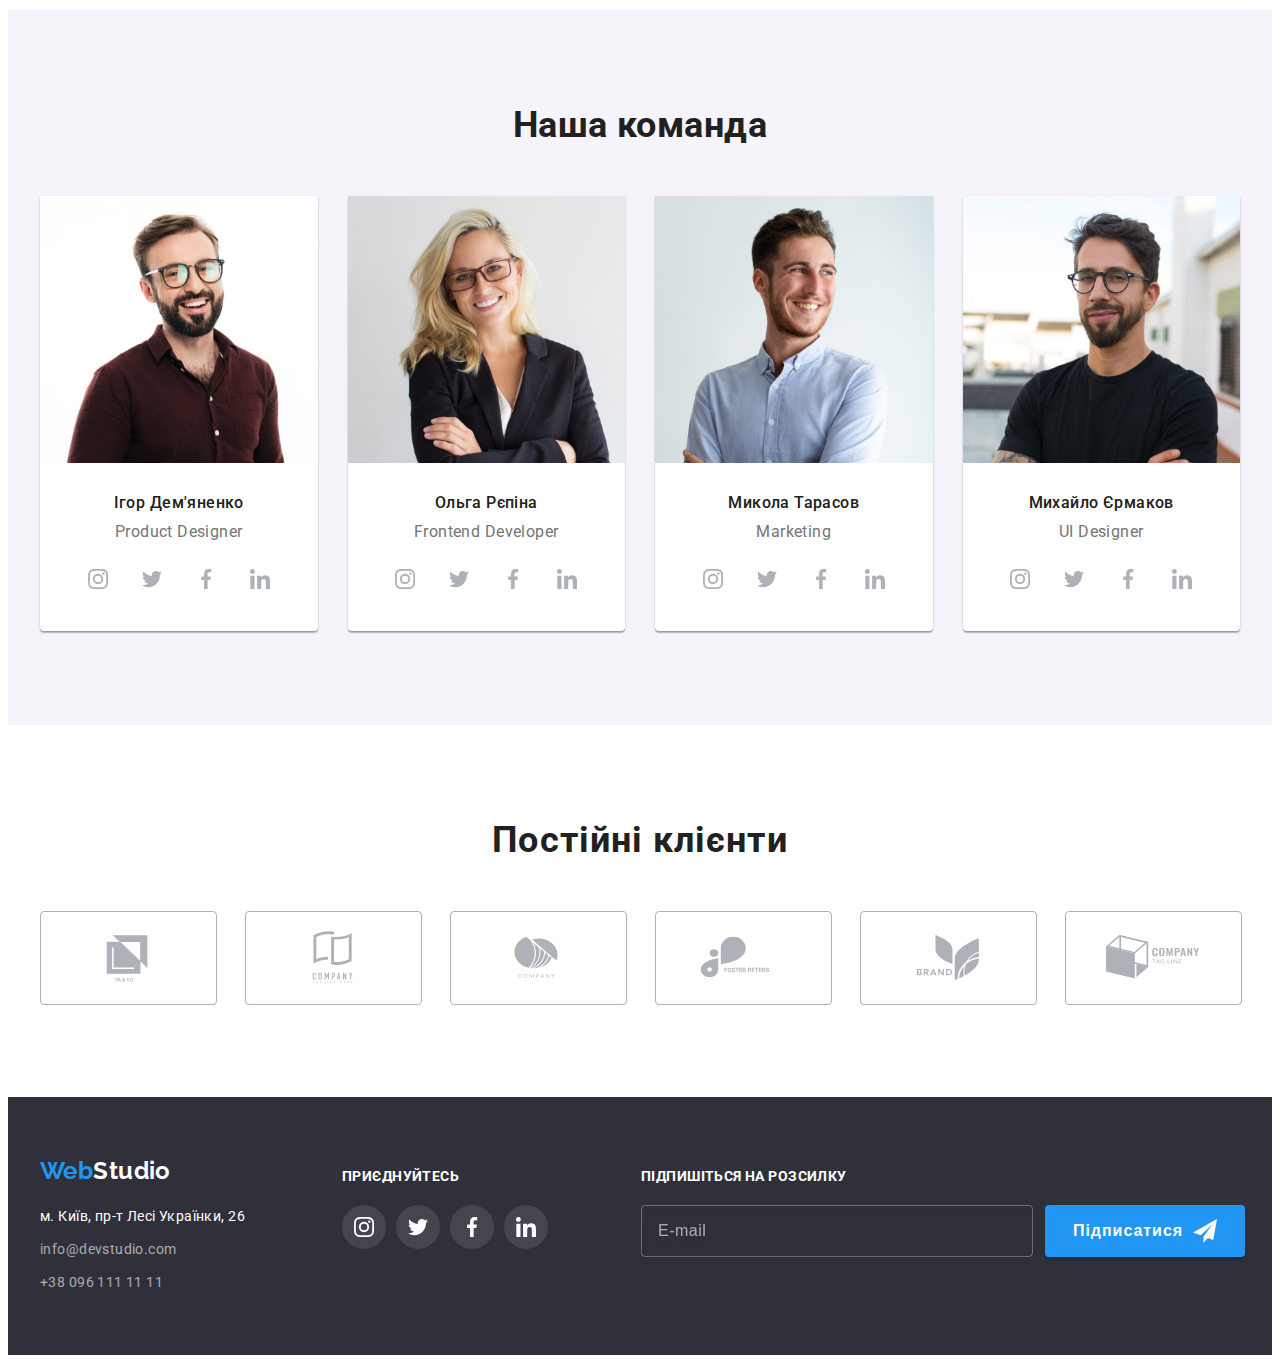
==== commit 012fce3d: "оновлення моб меню" ====
--- a/index.html
+++ b/index.html
@@ -104,14 +104,14 @@
             </li>
           </ul>
         </nav>
-        <div>
+        <div class="mob-menu__contacts--box">
           <ul class="mob-menu__contacts list">
-            <li>
+            <li class="mob-menu__contacts-item">
               <a class="mob-menu__contacts--tel link" href="tel:+380961111111">
                 +38 096 111 11 11</a
               >
             </li>
-            <li>
+            <li class="mob-menu__contacts-item">
               <a
                 class="mob-menu__contacts--mail link"
                 href="mailto:info@devstudio.com"
--- a/css/main.min.css
+++ b/css/main.min.css
@@ -1 +1 @@
-:root{--accent-color: #2196f3;--primary-color: #757575;--secondary-color: #212121;--wite-color: #ffffff;--black-color: #000000;--sacondary-wite-color: rgba(255, 255, 255, 0.6);--background-color-wite: #ffffff;--sacondary-background-color: #2f303a;--team-background-color: #f5f4fa;--accent-background-color: #2196f3;--hover-background-color: #188ce8;--filter-background-color: #f5f4fa;--header-border: #ececec;--filter-item-border: #eeeeee;--hero-background-color: #c4c4c4;--icon-color: #afb1b8;--soc-background-color: rgba(255, 255, 255, 0.1);--animation: 250ms cubic-bezier(0.4, 0, 0.2, 1);--portfolio-overlay-background: rgba(33, 150, 243, 0.9);--backdrop-background-color: rgba(0, 0, 0, 0.2);--modal-background-color: #ffffff}p,h1,h2,h3,h4,h5,h6{margin:0}ul,ol{margin:0;padding-left:0}button{cursor:pointer}address{font-style:normal}img{display:block;max-width:100%;height:auto;width:100%}body{font-family:"Roboto",sans-serif;font-size:14px;line-height:1.71;letter-spacing:.03em;color:var(--primary-color);background-color:var(--background-color-wite)}.link{text-decoration:none}.list{list-style:none}.visually-hidden{position:absolute;white-space:nowrap;width:1px;height:1px;overflow:hidden;border:0;padding:0;clip:rect(0 0 0 0);-webkit-clip-path:inset(50%);clip-path:inset(50%);margin:-1px}.logo{font-family:"Raleway",sans-serif;font-weight:700;font-size:24px;line-height:1.17;color:var(--accent-color);transition:color var(--animation)}.container{margin:0 auto;width:100%;padding-left:15px;padding-right:15px}@media screen and (min-width: 480px){.container{max-width:480px}}@media screen and (min-width: 768px){.container{max-width:768px}}@media screen and (min-width: 1200px){.container{max-width:1200px}}.btn{display:inline-block;border:none;text-align:center}.backdrop{width:100%;height:100%;background-color:var(--backdrop-background-color);position:fixed;top:0;transition:opacity 500ms linear,visibility 500ms linear;perspective:400px}.modal{padding:40px;width:528px;min-height:581px;background-color:var(--modal-background-color);box-shadow:0px 1px 3px rgba(0,0,0,.12),0px 1px 1px rgba(0,0,0,.14),0px 2px 1px rgba(0,0,0,.2);border-radius:4px;position:absolute;top:50%;left:50%;transform:translate(-50%, -50%) rotateX(0deg);transition:transform 500ms linear}.backdrop.is-hidden .modal{transform:translate(-50%, -50%) rotateX(270deg)}.modal-close{position:absolute;top:8px;right:8px;width:30px;height:30px;border:1px solid rgba(0,0,0,.1);border-radius:50%;background-color:rgba(0,0,0,0);display:flex;align-items:center;justify-content:center;transition:fill var(--animation)}.modal-close:hover,.modal-close:focus{fill:var(--accent-color)}.backdrop.is-hidden{visibility:hidden;opacity:0;pointer-events:none}.modal-title{margin-bottom:12px;font-weight:700;font-size:20px;line-height:1.15;text-align:center;letter-spacing:.03em;color:var(--secondary-color)}.modal-wrap{display:flex;flex-direction:column;align-items:center;gap:10px}.modal-label{width:100%;font-size:12px;line-height:1.17;letter-spacing:.01em}.modal-label-input{display:block;margin-top:4px;padding-left:41px;padding-right:16px;width:inherit;height:40px;border:1px solid rgba(33,33,33,.2);border-radius:4px;transition:border var(--animation)}.modal-label-input:focus{border:1px solid var(--accent-color)}.input-wrap{width:100%;position:relative}.modal-icon{position:absolute;top:50%;transform:translateY(-50%);left:12px;color:var(--secondary-color);fill:currentColor;transition:color var(--animation)}.modal-label-input:focus+.modal-icon{color:var(--accent-color)}.modal-label-textarea{display:block;padding:12px 16px;height:138px;resize:none;margin-top:4px;width:inherit;border:1px solid rgba(33,33,33,.2);border-radius:4px;transition:border var(--animation)}.modal-label-textarea:focus{border:1px solid var(--accent-color)}.modal-label-textarea::-moz-placeholder{font-family:"Roboto";font-style:normal;font-weight:400;font-size:12px;line-height:14px;letter-spacing:.01em;color:rgba(117,117,117,.5)}.modal-label-textarea:-ms-input-placeholder{font-family:"Roboto";font-style:normal;font-weight:400;font-size:12px;line-height:14px;letter-spacing:.01em;color:rgba(117,117,117,.5)}.modal-label-textarea::placeholder{font-family:"Roboto";font-style:normal;font-weight:400;font-size:12px;line-height:14px;letter-spacing:.01em;color:rgba(117,117,117,.5)}.modal-accept{display:flex;justify-content:center;align-items:center;margin-top:20px}.modal-accept-input{margin-right:8px;width:16px;height:15px}.modal-accept-icon{border:2px solid var(--secondary-color);border-radius:4px;margin-right:8px;transition:background-color var(--animation),border-color var(--animation)}.modal-accept-input:checked+.modal-accept-icon{background-color:var(--accent-color);border-color:var(--accent-color)}.modal-accept-formatting{font-family:"Roboto";font-size:14px}.modal-accept-link{color:var(--accent-color);transition:color var(--animation)}.modal-accept-link:hover,.modal-accept-link:focus{color:var(--hover-background-color)}.modal-btn{display:block;margin:0 auto;min-width:200px;height:50px;background-color:var(--accent-background-color);box-shadow:0px 4px 4px rgba(0,0,0,.15);border-radius:4px;border:none;font-weight:700;font-size:16px;line-height:1.88;letter-spacing:.06em;color:var(--wite-color);transition:background-color var(--animation)}.modal-btn:hover,.modal-btn:focus{background-color:var(--hover-background-color)}.social{display:flex;justify-content:center;gap:10px}.social__item{width:44px;height:44px}.social__link{width:100%;height:100%;border-radius:50%;display:flex;align-items:center;justify-content:center}.social__icon{fill:currentColor}.header{border-bottom:1px solid var(--header-border)}.header__container{display:flex;align-items:center}@media screen and (max-width: 767px){.header__container{justify-content:space-between}}.header__navigation{display:flex;align-items:center;gap:93px}.navigation__logo{margin-right:92px;padding-top:24px;padding-bottom:25px}.navigation__logo:hover,.navigation__logo:focus{color:var(--black-color)}.navigation__logo--color-black{color:var(--black-color);transition:color var(--animation)}.navigation__logo:hover .navigation__logo--color-black,.navigation__logo:focus .navigation__logo--color-black{color:var(--accent-color)}.menu-btn{display:flex;border:none;padding:0;background-color:rgba(0,0,0,0);color:var(--secondary-color)}.menu-btn__icon-menu{fill:currentColor}.header__wrap{display:none;justify-content:space-between;width:100%}.navigation__menu{display:flex;gap:50px}.menu__link{position:relative;padding-top:32px;padding-bottom:32px;font-weight:500;line-height:1.14;letter-spacing:.02em;color:var(--secondary-color);transition:color var(--animation)}.menu__link::after{content:"";position:absolute;bottom:-1px;display:block;width:100%;height:4px;background-color:var(--accent-background-color);border-radius:2px;transform:scaleX(0);transition:transform var(--animation)}.menu__link:hover::after,.menu__link:focus::after{transform:scaleX(1)}.menu__link.current{color:var(--accent-color)}.menu__link.current::after{transform:scaleX(1)}.menu__link:hover,.menu__link:focus{color:var(--accent-color)}.header__contacts{display:flex;gap:30px}.contacts__link{position:relative;display:flex;align-items:center;gap:10px;padding-top:32px;padding-bottom:32px;font-weight:500;line-height:1.14;letter-spacing:.02em;color:inherit;transition:color var(--animation)}.contacts__link::after{content:"";position:absolute;bottom:-1px;display:block;width:100%;height:4px;background-color:var(--accent-background-color);border-radius:2px;transform:scaleX(0);transition:transform var(--animation)}.contacts__link:hover::after,.contacts__link:focus::after{transform:scaleX(1)}.contacts__link:hover,.contacts__link:focus{color:var(--accent-color)}.contacts__icon{fill:currentColor}.mob-menu{position:fixed;top:0;z-index:1;width:100vw;height:100vh;background:var(--background-color-wite);box-shadow:0px 4px 8px rgba(0,0,0,.04),0px 2px 4px rgba(0,0,0,.08),0px 1px 3px rgba(0,0,0,.16)}.menu-btn--close{position:absolute;top:10px;right:15px;border:none;padding:0;background-color:rgba(0,0,0,0);color:var(--secondary-color)}.menu-btn__icon-close{fill:currentColor}.mob-menu__navigation{margin-top:48px;margin-left:25px}.mob-menu__item:not(:last-child){margin-bottom:32px}.mob-menu__link{font-weight:500;font-size:40px;line-height:1.175;letter-spacing:.02em;color:var(--secondary-color)}.mob-menu__link:hover,.mob-menu__link:focus{color:var(--accent-color)}.mob-menu__contacts{margin-left:25px}.mob-menu__contacts--tel{font-weight:500;font-size:34px;line-height:1.1764705882;letter-spacing:.02em;color:var(--accent-color)}.mob-menu__contacts--mail{font-weight:500;font-size:24px;line-height:1.1666666667;letter-spacing:.02em;color:var(--primary-color)}.mob-menu__soc{margin-left:25px}.hero{background-size:cover;background-position:center;background-repeat:no-repeat;background-image:linear-gradient(rgba(47, 48, 58, 0.4), rgba(47, 48, 58, 0.4)),url(../img/img-bg.jpg);background-color:var(--hero-background-color);max-width:1600px;padding:118px 0;text-align:center}@media screen and (min-width: 1200px){.hero{padding:200px 0}}.hero__wrap{margin:0 auto}.hero__title{max-width:360px;margin-right:auto;margin-left:auto;margin-bottom:30px;font-weight:900;font-size:26px;line-height:1.62;letter-spacing:.06em;text-transform:uppercase;color:var(--wite-color)}@media screen and (min-width: 1200px){.hero__title{font-size:44px;line-height:1.36;max-width:696px}}.hero__btn{padding:10px 24px;font-weight:700;font-size:16px;line-height:1.88;letter-spacing:.06em;color:var(--wite-color);background-color:var(--accent-background-color);box-shadow:0px 4px 4px rgba(0,0,0,.15);border-radius:4px;transition:background-color var(--animation)}.hero__btn:hover,.hero__btn:focus{background-color:var(--hover-background-color)}@media screen and (min-width: 1200px){.hero__btn{padding:10px 32px}}.advantages{padding:60px 0}@media screen and (min-width: 1200px){.advantages{padding:94px 0}}.advantages__list{display:flex;flex-wrap:wrap;gap:30px}.advantages__item{width:100%}@media screen and (min-width: 768px){.advantages__item{flex-basis:calc((100% - 30px)/2)}}@media screen and (min-width: 1200px){.advantages__item{flex-basis:calc((100% - 90px)/4)}}.advantages__wrap{display:flex;align-items:center;justify-content:center;margin-bottom:30px;width:100%;height:120px;background-color:var(--team-background-color);border-radius:4px}.advantages__subtitle{margin-bottom:10px;font-weight:700;font-size:14px;line-height:1.14;text-transform:uppercase;color:var(--secondary-color)}.pictures{padding-bottom:94px}@media screen and (max-width: 1199px){.pictures{display:none}}.pictures__title{margin-bottom:50px;font-weight:700;font-size:36px;line-height:1.17;text-align:center;color:var(--secondary-color)}.pictures__list{display:flex;gap:30px}.pictures__item{position:relative;flex-basis:calc((100% - 60px)/3)}.pictures__text{position:absolute;bottom:0;width:100%;padding-top:27px;padding-bottom:27px;font-weight:700;line-height:1.14;text-align:center;text-transform:uppercase;background:rgba(47,48,58,.8);color:#fff}.team{padding:60px 0;background-color:var(--team-background-color)}@media screen and (min-width: 1200px){.team{padding:94px 0}}.team__title{margin-bottom:30px;font-weight:700;font-size:28px;line-height:1.18;text-align:center;color:var(--secondary-color)}@media screen and (min-width: 1200px){.team__title{margin-bottom:50px;font-size:36px;line-height:1.17}}.team__list{display:flex;flex-wrap:wrap;gap:30px}.team__item{width:100%;padding-bottom:30px;box-shadow:0px 1px 3px rgba(0,0,0,.12),0px 1px 1px rgba(0,0,0,.14),0px 2px 1px rgba(0,0,0,.2);border-radius:0px 0px 4px 4px;background-color:var(--background-color-wite)}@media screen and (min-width: 768px){.team__item{flex-basis:calc((100% - 30px)/2)}}@media screen and (min-width: 1200px){.team__item{flex-basis:calc((100% - 90px)/4)}}.team__img{margin-bottom:30px}.team__subtitle{margin-bottom:10px;font-weight:500;font-size:16px;line-height:1.19;text-align:center;color:var(--secondary-color)}.team__text{margin-bottom:16px;font-size:16px;line-height:1.19;text-align:center}.tean__color-link{background-color:var(--background-color-wite);color:var(--icon-color);transition:background-color var(--animation),color var(--animation)}.tean__color-link:hover,.tean__color-link:focus{background-color:var(--accent-background-color);color:var(--background-color-wite)}.clients{padding:60px 0}@media screen and (min-width: 1200px){.clients{padding:94px 0}}.clients__title{font-size:28px;line-height:1.18;text-align:center;letter-spacing:.03em;color:var(--secondary-color);margin-bottom:30px}@media screen and (min-width: 1200px){.clients__title{font-size:36px;line-height:1.17;margin-bottom:50px}}.clients__list{display:flex;flex-wrap:wrap;gap:30px}.company__item{width:100%;width:calc((100% - 30px)/2);height:92px}@media screen and (min-width: 768px){.company__item{width:calc((100% - 60px)/3)}}@media screen and (min-width: 1200px){.company__item{width:calc((100% - 150px)/6)}}.company__link{width:100%;height:100%;color:var(--icon-color);border:1px solid var(--icon-color);border-radius:4px;display:flex;align-items:center;justify-content:center;transition:color var(--animation),border-color var(--animation)}.company__link:hover,.company__link:focus{color:var(--accent-color);border-color:var(--accent-color)}.company__icon{fill:currentColor}.footer{padding:60px 0;background-color:var(--sacondary-background-color)}@media screen and (min-width: 1200px){.footer__wrap{display:flex;gap:93px}}.footer__box{display:flex}@media screen and (max-width: 767px){.footer__box{flex-direction:column}}@media screen and (min-width: 768px)and (max-width: 1199px){.footer__box{justify-content:space-between;padding-left:76px;padding-right:89px}}@media screen and (max-width: 1199px){.footer__box{margin-bottom:60px}}@media screen and (max-width: 767px){.footer__address-box{margin-bottom:60px}}@media screen and (max-width: 1199px){.footer__address-box{text-align:center}}@media screen and (min-width: 1200px){.footer__address-box{margin-right:70px}}.footer__logo{display:inline-block;margin-bottom:20px}.footer__logo:hover,.footer__logo:focus{color:var(--wite-color)}.footer__logo--color-white{color:var(--wite-color);transition:color var(--animation)}.footer__logo:hover .footer__logo--color-white,.footer__logo:focus .footer__logo--color-white{color:var(--accent-color)}.address{min-width:232px}.address__link{color:var(--wite-color);transition:color var(--animation)}.address__link:hover,.address__link:focus{color:var(--accent-color)}.address__link--secondary-color{color:var(--sacondary-wite-color);transition:color var(--animation)}.address__link--secondary-color:hover,.address__link--secondary-color:focus{color:var(--accent-color)}.address__item:not(:last-child){margin-bottom:8px}@media screen and (min-width: 1200px){.address__item:not(:last-child){margin-bottom:9px}}.join__title{font-weight:700;line-height:1.14;text-transform:uppercase;color:var(--wite-color);margin-bottom:20px}@media screen and (min-width: 768px){.join__title{margin-top:5px}}@media screen and (max-width: 1199px){.join__title{text-align:center}}@media screen and (min-width: 1200px){.join__title{margin-top:12px}}.join__list{display:flex;justify-content:center;gap:10px}.join-item{width:44px;height:44px}.social__link--secondary-color{background-color:var(--soc-background-color);color:var(--wite-color);transition:background-color var(--animation)}.social__link--secondary-color:hover,.social__link--secondary-color:focus{background-color:var(--accent-background-color)}.join__icon{fill:currentColor}@media screen and (max-width: 1199px){.footer__subscribe{text-align:center}}.subscribe__title{display:block;padding-bottom:20px;font-weight:700;line-height:1.14;text-transform:uppercase;color:var(--wite-color)}@media screen and (min-width: 1200px){.subscribe__title{padding-top:12px}}.subscribe__wrap{gap:12px}@media screen and (min-width: 1200px){.subscribe__wrap{display:flex}}.subscribe__input{padding:0 16px;width:100%;height:50px;font-size:16px;letter-spacing:.03em;color:rgba(255,255,255,.6);border:1px solid rgba(255,255,255,.3);filter:drop-shadow(0px 4px 4px rgba(0, 0, 0, 0.15));border-radius:4px;background-color:inherit}.subscribe__input::-moz-placeholder{font-size:16px;letter-spacing:.03em;color:rgba(255,255,255,.6)}.subscribe__input:-ms-input-placeholder{font-size:16px;letter-spacing:.03em;color:rgba(255,255,255,.6)}.subscribe__input::placeholder{font-size:16px;letter-spacing:.03em;color:rgba(255,255,255,.6)}@media screen and (min-width: 768px){.subscribe__input{width:450px}}@media screen and (max-width: 1199px){.subscribe__input{margin-bottom:20px}}@media screen and (min-width: 1200px){.subscribe__input{width:358px}}.subscribe__btn{margin:0 auto;display:flex;align-items:center;justify-content:center;gap:12px;padding:10px 28px 10px 31px;font-weight:700;font-size:16px;line-height:1.88;letter-spacing:.06em;color:var(--wite-color);fill:currentColor;background-color:var(--accent-background-color);box-shadow:0px 4px 4px rgba(0,0,0,.15);border-radius:4px;border:none;transition:background-color var(--animation)}.subscribe__btn:hover,.subscribe__btn:focus{background-color:var(--hover-background-color)}@media screen and (min-width: 1200px){.subscribe__btn{gap:10px;padding:10px 28px}}.portfolio{padding:94px 0}.portfolio-filter{display:flex;justify-content:center;gap:8px;margin-bottom:50px}.filter-btn{padding:6px 22px;border-radius:4px;font-weight:500;font-size:16px;line-height:1.62;letter-spacing:.03em;color:var(--secondary-color);background-color:var(--filter-background-color);transition:color var(--animation),background-color var(--animation),box-shadow var(--animation)}.filter-btn:hover,.filter-btn:focus{color:var(--wite-color);background-color:var(--accent-background-color);box-shadow:0px 3px 1px rgba(0,0,0,.1),0px 1px 2px rgba(0,0,0,.08),0px 2px 2px rgba(0,0,0,.12)}.portfolio-list{display:flex;gap:30px;flex-wrap:wrap}.portfolio-item{flex-basis:calc((100% - 60px)/3);transition:box-shadow var(--animation)}.portfolio-link{display:block}.portfolio-link:hover,.portfolio-link:focus{box-shadow:0px 1px 1px rgba(0,0,0,.12),0px 4px 4px rgba(0,0,0,.06),1px 4px 6px rgba(0,0,0,.16)}.portfolio-item-box{border:1px solid var(--filter-item-border);border-top:0;padding:20px 24px}.portfolio-top-wrap{position:relative;overflow:hidden}.portfolio-top-text{position:absolute;top:0;padding:63px 24px;font-size:18px;line-height:1.56;letter-spacing:.03em;color:var(--wite-color);background-color:var(--portfolio-overlay-background);height:100%;transform:translateY(100%);transition:transform var(--animation);overflow:auto}.portfolio-link:hover .portfolio-top-text,.portfolio-link:focus .portfolio-top-text{transform:translateY(0)}.portfolio-subtitle{margin-bottom:4px;font-weight:700;font-size:18px;line-height:2;letter-spacing:.06em;color:var(--secondary-color)}.portfolio-text{font-size:16px;line-height:1.88;color:var(--primary-color)}/*# sourceMappingURL=main.min.css.map */+:root{--accent-color: #2196f3;--primary-color: #757575;--secondary-color: #212121;--wite-color: #ffffff;--black-color: #000000;--sacondary-wite-color: rgba(255, 255, 255, 0.6);--background-color-wite: #ffffff;--sacondary-background-color: #2f303a;--team-background-color: #f5f4fa;--accent-background-color: #2196f3;--hover-background-color: #188ce8;--filter-background-color: #f5f4fa;--header-border: #ececec;--filter-item-border: #eeeeee;--hero-background-color: #c4c4c4;--icon-color: #afb1b8;--soc-background-color: rgba(255, 255, 255, 0.1);--animation: 250ms cubic-bezier(0.4, 0, 0.2, 1);--portfolio-overlay-background: rgba(33, 150, 243, 0.9);--backdrop-background-color: rgba(0, 0, 0, 0.2);--modal-background-color: #ffffff}p,h1,h2,h3,h4,h5,h6{margin:0}ul,ol{margin:0;padding-left:0}button{cursor:pointer}address{font-style:normal}img{display:block;max-width:100%;height:auto;width:100%}body{font-family:"Roboto",sans-serif;font-size:14px;line-height:1.71;letter-spacing:.03em;color:var(--primary-color);background-color:var(--background-color-wite)}.link{text-decoration:none}.list{list-style:none}.visually-hidden{position:absolute;white-space:nowrap;width:1px;height:1px;overflow:hidden;border:0;padding:0;clip:rect(0 0 0 0);-webkit-clip-path:inset(50%);clip-path:inset(50%);margin:-1px}.logo{font-family:"Raleway",sans-serif;font-weight:700;font-size:24px;line-height:1.17;color:var(--accent-color);transition:color var(--animation)}.container{margin:0 auto;width:100%;padding-left:15px;padding-right:15px}@media screen and (min-width: 480px){.container{max-width:480px}}@media screen and (min-width: 768px){.container{max-width:768px}}@media screen and (min-width: 1200px){.container{max-width:1200px}}.btn{display:inline-block;border:none;text-align:center}.backdrop{width:100%;height:100%;background-color:var(--backdrop-background-color);position:fixed;top:0;transition:opacity 500ms linear,visibility 500ms linear;perspective:400px}.modal{padding:40px;width:528px;min-height:581px;background-color:var(--modal-background-color);box-shadow:0px 1px 3px rgba(0,0,0,.12),0px 1px 1px rgba(0,0,0,.14),0px 2px 1px rgba(0,0,0,.2);border-radius:4px;position:absolute;top:50%;left:50%;transform:translate(-50%, -50%) rotateX(0deg);transition:transform 500ms linear}.backdrop.is-hidden .modal{transform:translate(-50%, -50%) rotateX(270deg)}.modal-close{position:absolute;top:8px;right:8px;width:30px;height:30px;border:1px solid rgba(0,0,0,.1);border-radius:50%;background-color:rgba(0,0,0,0);display:flex;align-items:center;justify-content:center;transition:fill var(--animation)}.modal-close:hover,.modal-close:focus{fill:var(--accent-color)}.backdrop.is-hidden{visibility:hidden;opacity:0;pointer-events:none}.modal-title{margin-bottom:12px;font-weight:700;font-size:20px;line-height:1.15;text-align:center;letter-spacing:.03em;color:var(--secondary-color)}.modal-wrap{display:flex;flex-direction:column;align-items:center;gap:10px}.modal-label{width:100%;font-size:12px;line-height:1.17;letter-spacing:.01em}.modal-label-input{display:block;margin-top:4px;padding-left:41px;padding-right:16px;width:inherit;height:40px;border:1px solid rgba(33,33,33,.2);border-radius:4px;transition:border var(--animation)}.modal-label-input:focus{border:1px solid var(--accent-color)}.input-wrap{width:100%;position:relative}.modal-icon{position:absolute;top:50%;transform:translateY(-50%);left:12px;color:var(--secondary-color);fill:currentColor;transition:color var(--animation)}.modal-label-input:focus+.modal-icon{color:var(--accent-color)}.modal-label-textarea{display:block;padding:12px 16px;height:138px;resize:none;margin-top:4px;width:inherit;border:1px solid rgba(33,33,33,.2);border-radius:4px;transition:border var(--animation)}.modal-label-textarea:focus{border:1px solid var(--accent-color)}.modal-label-textarea::-moz-placeholder{font-family:"Roboto";font-style:normal;font-weight:400;font-size:12px;line-height:14px;letter-spacing:.01em;color:rgba(117,117,117,.5)}.modal-label-textarea:-ms-input-placeholder{font-family:"Roboto";font-style:normal;font-weight:400;font-size:12px;line-height:14px;letter-spacing:.01em;color:rgba(117,117,117,.5)}.modal-label-textarea::placeholder{font-family:"Roboto";font-style:normal;font-weight:400;font-size:12px;line-height:14px;letter-spacing:.01em;color:rgba(117,117,117,.5)}.modal-accept{display:flex;justify-content:center;align-items:center;margin-top:20px}.modal-accept-input{margin-right:8px;width:16px;height:15px}.modal-accept-icon{border:2px solid var(--secondary-color);border-radius:4px;margin-right:8px;transition:background-color var(--animation),border-color var(--animation)}.modal-accept-input:checked+.modal-accept-icon{background-color:var(--accent-color);border-color:var(--accent-color)}.modal-accept-formatting{font-family:"Roboto";font-size:14px}.modal-accept-link{color:var(--accent-color);transition:color var(--animation)}.modal-accept-link:hover,.modal-accept-link:focus{color:var(--hover-background-color)}.modal-btn{display:block;margin:0 auto;min-width:200px;height:50px;background-color:var(--accent-background-color);box-shadow:0px 4px 4px rgba(0,0,0,.15);border-radius:4px;border:none;font-weight:700;font-size:16px;line-height:1.88;letter-spacing:.06em;color:var(--wite-color);transition:background-color var(--animation)}.modal-btn:hover,.modal-btn:focus{background-color:var(--hover-background-color)}.social{display:flex;justify-content:center;gap:10px}.social__item{width:44px;height:44px}.social__link{width:100%;height:100%;border-radius:50%;display:flex;align-items:center;justify-content:center}.social__icon{fill:currentColor}.header{border-bottom:1px solid var(--header-border)}.header__container{display:flex;align-items:center}@media screen and (max-width: 767px){.header__container{justify-content:space-between}}.header__navigation{display:flex;align-items:center;gap:93px}.navigation__logo{margin-right:92px;padding-top:24px;padding-bottom:25px}.navigation__logo:hover,.navigation__logo:focus{color:var(--black-color)}.navigation__logo--color-black{color:var(--black-color);transition:color var(--animation)}.navigation__logo:hover .navigation__logo--color-black,.navigation__logo:focus .navigation__logo--color-black{color:var(--accent-color)}.menu-btn{display:flex;border:none;padding:0;background-color:rgba(0,0,0,0);color:var(--secondary-color)}.menu-btn__icon-menu{fill:currentColor}.header__wrap{display:none;justify-content:space-between;width:100%}.navigation__menu{display:flex;gap:50px}.menu__link{position:relative;padding-top:32px;padding-bottom:32px;font-weight:500;line-height:1.14;letter-spacing:.02em;color:var(--secondary-color);transition:color var(--animation)}.menu__link::after{content:"";position:absolute;bottom:-1px;display:block;width:100%;height:4px;background-color:var(--accent-background-color);border-radius:2px;transform:scaleX(0);transition:transform var(--animation)}.menu__link:hover::after,.menu__link:focus::after{transform:scaleX(1)}.menu__link.current{color:var(--accent-color)}.menu__link.current::after{transform:scaleX(1)}.menu__link:hover,.menu__link:focus{color:var(--accent-color)}.header__contacts{display:flex;gap:30px}.contacts__link{position:relative;display:flex;align-items:center;gap:10px;padding-top:32px;padding-bottom:32px;font-weight:500;line-height:1.14;letter-spacing:.02em;color:inherit;transition:color var(--animation)}.contacts__link::after{content:"";position:absolute;bottom:-1px;display:block;width:100%;height:4px;background-color:var(--accent-background-color);border-radius:2px;transform:scaleX(0);transition:transform var(--animation)}.contacts__link:hover::after,.contacts__link:focus::after{transform:scaleX(1)}.contacts__link:hover,.contacts__link:focus{color:var(--accent-color)}.contacts__icon{fill:currentColor}.mob-menu{display:flex;flex-direction:column;justify-content:space-between;position:fixed;top:0;z-index:1;width:100vw;height:100vh;background:var(--background-color-wite);box-shadow:0px 4px 8px rgba(0,0,0,.04),0px 2px 4px rgba(0,0,0,.08),0px 1px 3px rgba(0,0,0,.16)}.menu-btn--close{position:absolute;top:10px;right:15px;border:none;padding:0;background-color:rgba(0,0,0,0);color:var(--secondary-color)}.menu-btn__icon-close{fill:currentColor}.mob-menu__navigation{margin-top:48px;margin-left:25px}.mob-menu__item:not(:last-child){margin-bottom:32px}.mob-menu__link{font-weight:500;font-size:40px;line-height:1.175;letter-spacing:.02em;color:var(--secondary-color)}.mob-menu__link:hover,.mob-menu__link:focus{color:var(--accent-color)}.mob-menu__contacts--box{margin-top:32px;margin-left:25px}.mob-menu__contacts{margin-bottom:64px}.mob-menu__contacts-item:not(:last-child){margin-bottom:32px}.mob-menu__contacts--tel{font-weight:500;font-size:34px;line-height:1.1764705882;letter-spacing:.02em;color:var(--accent-color)}.mob-menu__contacts--mail{font-weight:500;font-size:24px;line-height:1.1666666667;letter-spacing:.02em;color:var(--primary-color)}.hero{background-size:cover;background-position:center;background-repeat:no-repeat;background-image:linear-gradient(rgba(47, 48, 58, 0.4), rgba(47, 48, 58, 0.4)),url(../img/img-bg.jpg);background-color:var(--hero-background-color);max-width:1600px;padding:118px 0;text-align:center}@media screen and (min-width: 1200px){.hero{padding:200px 0}}.hero__wrap{margin:0 auto}.hero__title{max-width:360px;margin-right:auto;margin-left:auto;margin-bottom:30px;font-weight:900;font-size:26px;line-height:1.62;letter-spacing:.06em;text-transform:uppercase;color:var(--wite-color)}@media screen and (min-width: 1200px){.hero__title{font-size:44px;line-height:1.36;max-width:696px}}.hero__btn{padding:10px 24px;font-weight:700;font-size:16px;line-height:1.88;letter-spacing:.06em;color:var(--wite-color);background-color:var(--accent-background-color);box-shadow:0px 4px 4px rgba(0,0,0,.15);border-radius:4px;transition:background-color var(--animation)}.hero__btn:hover,.hero__btn:focus{background-color:var(--hover-background-color)}@media screen and (min-width: 1200px){.hero__btn{padding:10px 32px}}.advantages{padding:60px 0}@media screen and (min-width: 1200px){.advantages{padding:94px 0}}.advantages__list{display:flex;flex-wrap:wrap;gap:30px}.advantages__item{width:100%}@media screen and (min-width: 768px){.advantages__item{flex-basis:calc((100% - 30px)/2)}}@media screen and (min-width: 1200px){.advantages__item{flex-basis:calc((100% - 90px)/4)}}.advantages__wrap{display:flex;align-items:center;justify-content:center;margin-bottom:30px;width:100%;height:120px;background-color:var(--team-background-color);border-radius:4px}.advantages__subtitle{margin-bottom:10px;font-weight:700;font-size:14px;line-height:1.14;text-transform:uppercase;color:var(--secondary-color)}.pictures{padding-bottom:94px}@media screen and (max-width: 1199px){.pictures{display:none}}.pictures__title{margin-bottom:50px;font-weight:700;font-size:36px;line-height:1.17;text-align:center;color:var(--secondary-color)}.pictures__list{display:flex;gap:30px}.pictures__item{position:relative;flex-basis:calc((100% - 60px)/3)}.pictures__text{position:absolute;bottom:0;width:100%;padding-top:27px;padding-bottom:27px;font-weight:700;line-height:1.14;text-align:center;text-transform:uppercase;background:rgba(47,48,58,.8);color:#fff}.team{padding:60px 0;background-color:var(--team-background-color)}@media screen and (min-width: 1200px){.team{padding:94px 0}}.team__title{margin-bottom:30px;font-weight:700;font-size:28px;line-height:1.18;text-align:center;color:var(--secondary-color)}@media screen and (min-width: 1200px){.team__title{margin-bottom:50px;font-size:36px;line-height:1.17}}.team__list{display:flex;flex-wrap:wrap;gap:30px}.team__item{width:100%;padding-bottom:30px;box-shadow:0px 1px 3px rgba(0,0,0,.12),0px 1px 1px rgba(0,0,0,.14),0px 2px 1px rgba(0,0,0,.2);border-radius:0px 0px 4px 4px;background-color:var(--background-color-wite)}@media screen and (min-width: 768px){.team__item{flex-basis:calc((100% - 30px)/2)}}@media screen and (min-width: 1200px){.team__item{flex-basis:calc((100% - 90px)/4)}}.team__img{margin-bottom:30px}.team__subtitle{margin-bottom:10px;font-weight:500;font-size:16px;line-height:1.19;text-align:center;color:var(--secondary-color)}.team__text{margin-bottom:16px;font-size:16px;line-height:1.19;text-align:center}.tean__color-link{background-color:var(--background-color-wite);color:var(--icon-color);transition:background-color var(--animation),color var(--animation)}.tean__color-link:hover,.tean__color-link:focus{background-color:var(--accent-background-color);color:var(--background-color-wite)}.clients{padding:60px 0}@media screen and (min-width: 1200px){.clients{padding:94px 0}}.clients__title{font-size:28px;line-height:1.18;text-align:center;letter-spacing:.03em;color:var(--secondary-color);margin-bottom:30px}@media screen and (min-width: 1200px){.clients__title{font-size:36px;line-height:1.17;margin-bottom:50px}}.clients__list{display:flex;flex-wrap:wrap;gap:30px}.company__item{width:100%;width:calc((100% - 30px)/2);height:92px}@media screen and (min-width: 768px){.company__item{width:calc((100% - 60px)/3)}}@media screen and (min-width: 1200px){.company__item{width:calc((100% - 150px)/6)}}.company__link{width:100%;height:100%;color:var(--icon-color);border:1px solid var(--icon-color);border-radius:4px;display:flex;align-items:center;justify-content:center;transition:color var(--animation),border-color var(--animation)}.company__link:hover,.company__link:focus{color:var(--accent-color);border-color:var(--accent-color)}.company__icon{fill:currentColor}.footer{padding:60px 0;background-color:var(--sacondary-background-color)}@media screen and (min-width: 1200px){.footer__wrap{display:flex;gap:93px}}.footer__box{display:flex}@media screen and (max-width: 767px){.footer__box{flex-direction:column}}@media screen and (min-width: 768px)and (max-width: 1199px){.footer__box{justify-content:space-between;padding-left:76px;padding-right:89px}}@media screen and (max-width: 1199px){.footer__box{margin-bottom:60px}}@media screen and (max-width: 767px){.footer__address-box{margin-bottom:60px}}@media screen and (max-width: 1199px){.footer__address-box{text-align:center}}@media screen and (min-width: 1200px){.footer__address-box{margin-right:70px}}.footer__logo{display:inline-block;margin-bottom:20px}.footer__logo:hover,.footer__logo:focus{color:var(--wite-color)}.footer__logo--color-white{color:var(--wite-color);transition:color var(--animation)}.footer__logo:hover .footer__logo--color-white,.footer__logo:focus .footer__logo--color-white{color:var(--accent-color)}.address{min-width:232px}.address__link{color:var(--wite-color);transition:color var(--animation)}.address__link:hover,.address__link:focus{color:var(--accent-color)}.address__link--secondary-color{color:var(--sacondary-wite-color);transition:color var(--animation)}.address__link--secondary-color:hover,.address__link--secondary-color:focus{color:var(--accent-color)}.address__item:not(:last-child){margin-bottom:8px}@media screen and (min-width: 1200px){.address__item:not(:last-child){margin-bottom:9px}}.join__title{font-weight:700;line-height:1.14;text-transform:uppercase;color:var(--wite-color);margin-bottom:20px}@media screen and (min-width: 768px){.join__title{margin-top:5px}}@media screen and (max-width: 1199px){.join__title{text-align:center}}@media screen and (min-width: 1200px){.join__title{margin-top:12px}}.join__list{display:flex;justify-content:center;gap:10px}.join-item{width:44px;height:44px}.social__link--secondary-color{background-color:var(--soc-background-color);color:var(--wite-color);transition:background-color var(--animation)}.social__link--secondary-color:hover,.social__link--secondary-color:focus{background-color:var(--accent-background-color)}.join__icon{fill:currentColor}@media screen and (max-width: 1199px){.footer__subscribe{text-align:center}}.subscribe__title{display:block;padding-bottom:20px;font-weight:700;line-height:1.14;text-transform:uppercase;color:var(--wite-color)}@media screen and (min-width: 1200px){.subscribe__title{padding-top:12px}}.subscribe__wrap{gap:12px}@media screen and (min-width: 1200px){.subscribe__wrap{display:flex}}.subscribe__input{padding:0 16px;width:100%;height:50px;font-size:16px;letter-spacing:.03em;color:rgba(255,255,255,.6);border:1px solid rgba(255,255,255,.3);filter:drop-shadow(0px 4px 4px rgba(0, 0, 0, 0.15));border-radius:4px;background-color:inherit}.subscribe__input::-moz-placeholder{font-size:16px;letter-spacing:.03em;color:rgba(255,255,255,.6)}.subscribe__input:-ms-input-placeholder{font-size:16px;letter-spacing:.03em;color:rgba(255,255,255,.6)}.subscribe__input::placeholder{font-size:16px;letter-spacing:.03em;color:rgba(255,255,255,.6)}@media screen and (min-width: 768px){.subscribe__input{width:450px}}@media screen and (max-width: 1199px){.subscribe__input{margin-bottom:20px}}@media screen and (min-width: 1200px){.subscribe__input{width:358px}}.subscribe__btn{margin:0 auto;display:flex;align-items:center;justify-content:center;gap:12px;padding:10px 28px 10px 31px;font-weight:700;font-size:16px;line-height:1.88;letter-spacing:.06em;color:var(--wite-color);fill:currentColor;background-color:var(--accent-background-color);box-shadow:0px 4px 4px rgba(0,0,0,.15);border-radius:4px;border:none;transition:background-color var(--animation)}.subscribe__btn:hover,.subscribe__btn:focus{background-color:var(--hover-background-color)}@media screen and (min-width: 1200px){.subscribe__btn{gap:10px;padding:10px 28px}}.portfolio{padding:94px 0}.portfolio-filter{display:flex;justify-content:center;gap:8px;margin-bottom:50px}.filter-btn{padding:6px 22px;border-radius:4px;font-weight:500;font-size:16px;line-height:1.62;letter-spacing:.03em;color:var(--secondary-color);background-color:var(--filter-background-color);transition:color var(--animation),background-color var(--animation),box-shadow var(--animation)}.filter-btn:hover,.filter-btn:focus{color:var(--wite-color);background-color:var(--accent-background-color);box-shadow:0px 3px 1px rgba(0,0,0,.1),0px 1px 2px rgba(0,0,0,.08),0px 2px 2px rgba(0,0,0,.12)}.portfolio-list{display:flex;gap:30px;flex-wrap:wrap}.portfolio-item{flex-basis:calc((100% - 60px)/3);transition:box-shadow var(--animation)}.portfolio-link{display:block}.portfolio-link:hover,.portfolio-link:focus{box-shadow:0px 1px 1px rgba(0,0,0,.12),0px 4px 4px rgba(0,0,0,.06),1px 4px 6px rgba(0,0,0,.16)}.portfolio-item-box{border:1px solid var(--filter-item-border);border-top:0;padding:20px 24px}.portfolio-top-wrap{position:relative;overflow:hidden}.portfolio-top-text{position:absolute;top:0;padding:63px 24px;font-size:18px;line-height:1.56;letter-spacing:.03em;color:var(--wite-color);background-color:var(--portfolio-overlay-background);height:100%;transform:translateY(100%);transition:transform var(--animation);overflow:auto}.portfolio-link:hover .portfolio-top-text,.portfolio-link:focus .portfolio-top-text{transform:translateY(0)}.portfolio-subtitle{margin-bottom:4px;font-weight:700;font-size:18px;line-height:2;letter-spacing:.06em;color:var(--secondary-color)}.portfolio-text{font-size:16px;line-height:1.88;color:var(--primary-color)}/*# sourceMappingURL=main.min.css.map */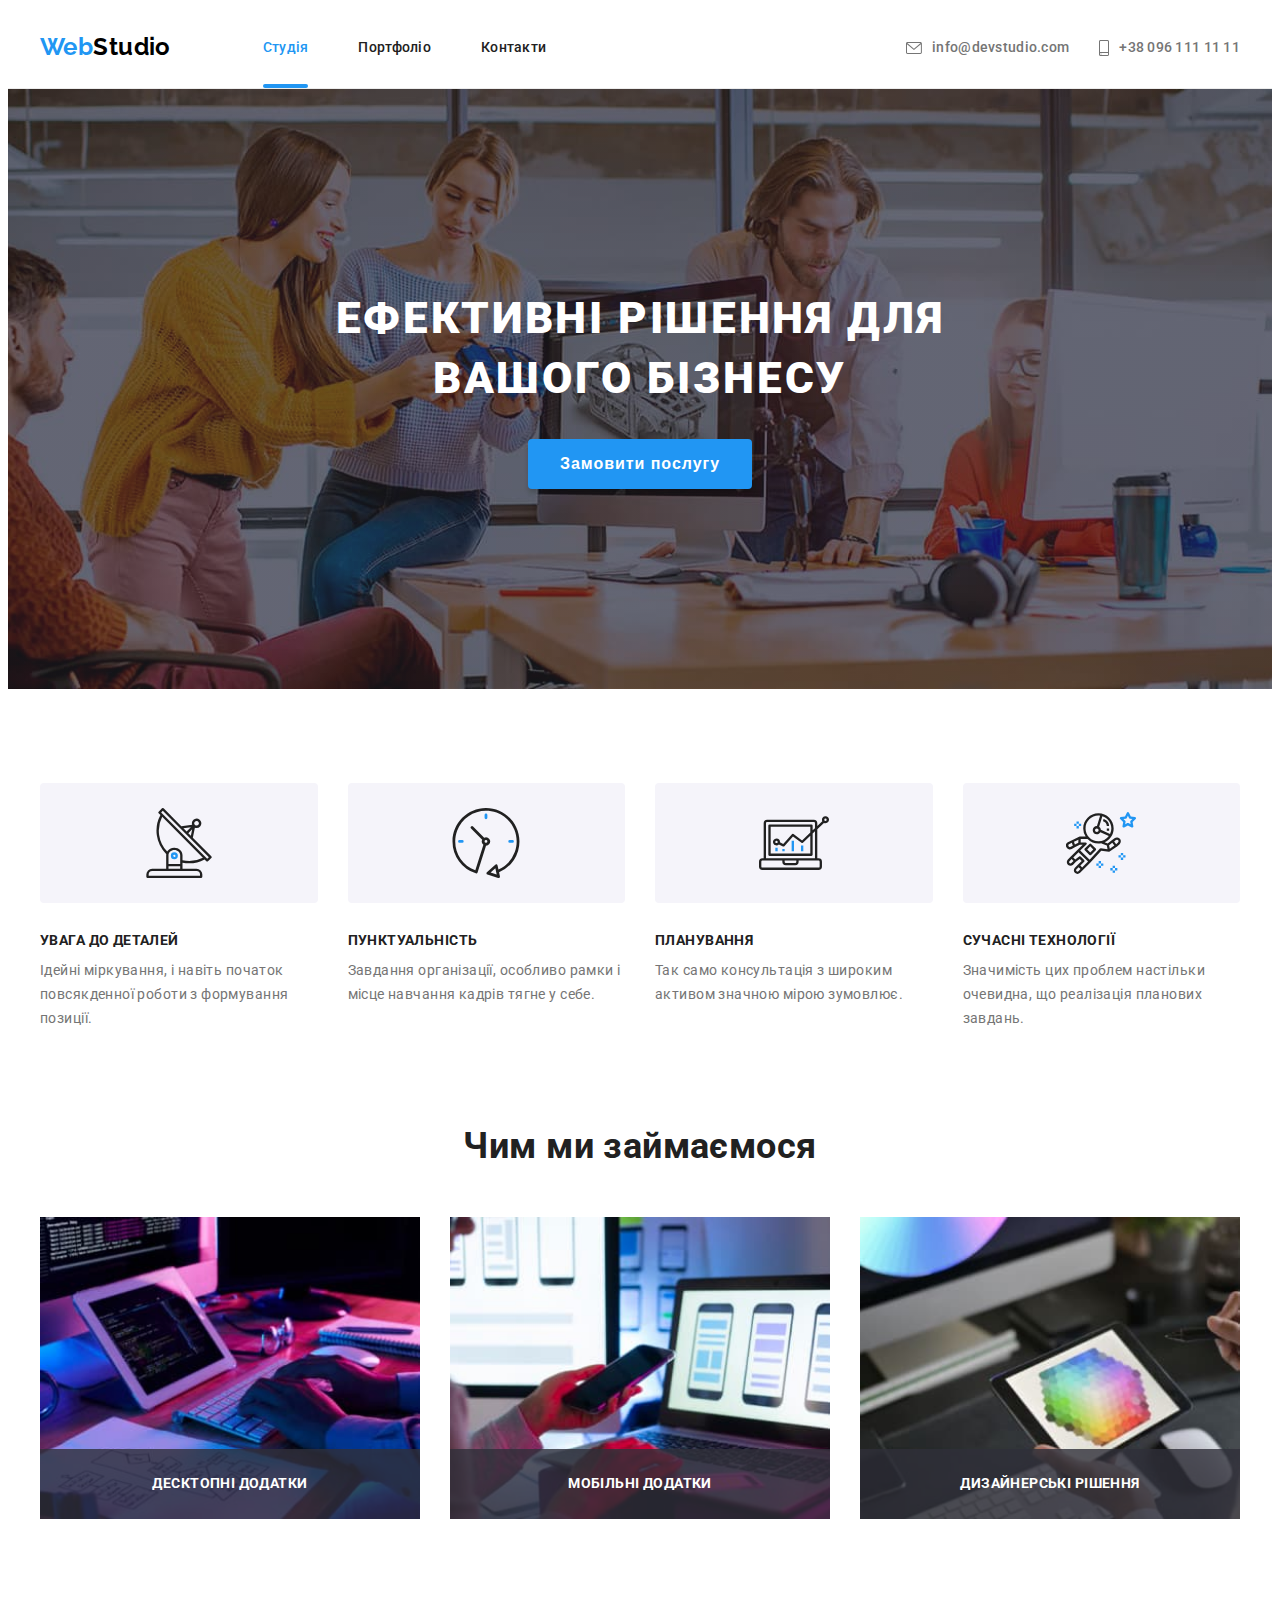
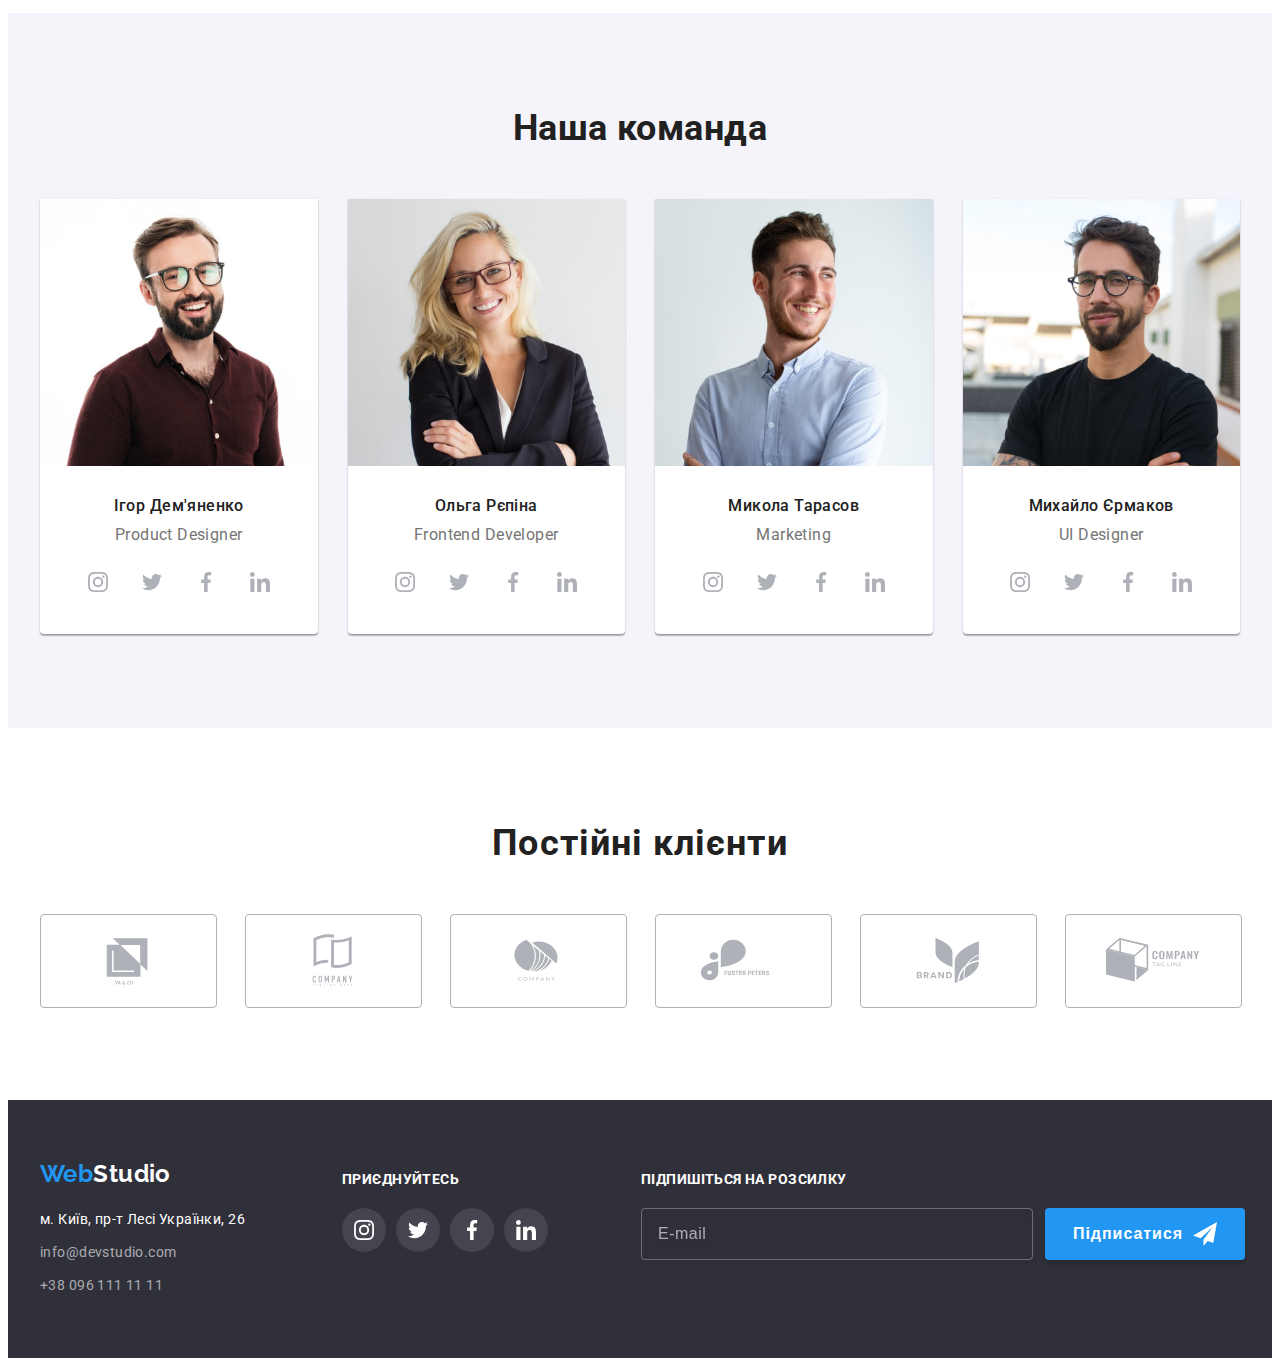
==== commit b3f9724a: "доробив адаптив хедера" ====
--- a/index.html
+++ b/index.html
@@ -61,7 +61,7 @@
             </li>
           </ul>
         </div>
-        <button class="menu-btn" type="button">
+        <button class="menu-btn" type="button" data-menu-open>
           <svg
             width="40"
             height="40"
@@ -74,8 +74,8 @@
           </svg>
         </button>
       </div>
-      <div class="mob-menu container">
-        <button class="menu-btn--close" type="button">
+      <div class="mob-menu container is-hidden" data-menu>
+        <button class="menu-btn--close" type="button" data-menu-close>
           <svg
             width="40"
             height="40"
@@ -123,7 +123,7 @@
           <ul class="mob-menu__soc">
             <li class="mob-menu__soc-list list">
               <a
-                class="mob-menu__soc-link"
+                class="mob-menu__soc-link link"
                 href="#"
                 target="_blank"
                 rel="noreferrer nofollow noopener"
@@ -132,7 +132,7 @@
             </li>
             <li class="mob-menu__soc-list list">
               <a
-                class="mob-menu__soc-link"
+                class="mob-menu__soc-link link"
                 href="#"
                 target="_blank"
                 rel="noreferrer nofollow noopener"
@@ -141,7 +141,7 @@
             </li>
             <li class="mob-menu__soc-list list">
               <a
-                class="mob-menu__soc-link"
+                class="mob-menu__soc-link link"
                 href="#"
                 target="_blank"
                 rel="noreferrer nofollow noopener"
@@ -150,7 +150,7 @@
             </li>
             <li class="mob-menu__soc-list list">
               <a
-                class="mob-menu__soc-link"
+                class="mob-menu__soc-link link"
                 href="#"
                 target="_blank"
                 rel="noreferrer nofollow noopener"
@@ -730,5 +730,6 @@
       </div>
     </div>
     <script src="./js/modal.js"></script>
+    <script src="./js/menu.js"></script>
   </body>
 </html>
--- a/css/main.min.css
+++ b/css/main.min.css
@@ -1 +1 @@
-:root{--accent-color: #2196f3;--primary-color: #757575;--secondary-color: #212121;--wite-color: #ffffff;--black-color: #000000;--sacondary-wite-color: rgba(255, 255, 255, 0.6);--background-color-wite: #ffffff;--sacondary-background-color: #2f303a;--team-background-color: #f5f4fa;--accent-background-color: #2196f3;--hover-background-color: #188ce8;--filter-background-color: #f5f4fa;--header-border: #ececec;--filter-item-border: #eeeeee;--hero-background-color: #c4c4c4;--icon-color: #afb1b8;--soc-background-color: rgba(255, 255, 255, 0.1);--animation: 250ms cubic-bezier(0.4, 0, 0.2, 1);--portfolio-overlay-background: rgba(33, 150, 243, 0.9);--backdrop-background-color: rgba(0, 0, 0, 0.2);--modal-background-color: #ffffff}p,h1,h2,h3,h4,h5,h6{margin:0}ul,ol{margin:0;padding-left:0}button{cursor:pointer}address{font-style:normal}img{display:block;max-width:100%;height:auto;width:100%}body{font-family:"Roboto",sans-serif;font-size:14px;line-height:1.71;letter-spacing:.03em;color:var(--primary-color);background-color:var(--background-color-wite)}.link{text-decoration:none}.list{list-style:none}.visually-hidden{position:absolute;white-space:nowrap;width:1px;height:1px;overflow:hidden;border:0;padding:0;clip:rect(0 0 0 0);-webkit-clip-path:inset(50%);clip-path:inset(50%);margin:-1px}.logo{font-family:"Raleway",sans-serif;font-weight:700;font-size:24px;line-height:1.17;color:var(--accent-color);transition:color var(--animation)}.container{margin:0 auto;width:100%;padding-left:15px;padding-right:15px}@media screen and (min-width: 480px){.container{max-width:480px}}@media screen and (min-width: 768px){.container{max-width:768px}}@media screen and (min-width: 1200px){.container{max-width:1200px}}.btn{display:inline-block;border:none;text-align:center}.backdrop{width:100%;height:100%;background-color:var(--backdrop-background-color);position:fixed;top:0;transition:opacity 500ms linear,visibility 500ms linear;perspective:400px}.modal{padding:40px;width:528px;min-height:581px;background-color:var(--modal-background-color);box-shadow:0px 1px 3px rgba(0,0,0,.12),0px 1px 1px rgba(0,0,0,.14),0px 2px 1px rgba(0,0,0,.2);border-radius:4px;position:absolute;top:50%;left:50%;transform:translate(-50%, -50%) rotateX(0deg);transition:transform 500ms linear}.backdrop.is-hidden .modal{transform:translate(-50%, -50%) rotateX(270deg)}.modal-close{position:absolute;top:8px;right:8px;width:30px;height:30px;border:1px solid rgba(0,0,0,.1);border-radius:50%;background-color:rgba(0,0,0,0);display:flex;align-items:center;justify-content:center;transition:fill var(--animation)}.modal-close:hover,.modal-close:focus{fill:var(--accent-color)}.backdrop.is-hidden{visibility:hidden;opacity:0;pointer-events:none}.modal-title{margin-bottom:12px;font-weight:700;font-size:20px;line-height:1.15;text-align:center;letter-spacing:.03em;color:var(--secondary-color)}.modal-wrap{display:flex;flex-direction:column;align-items:center;gap:10px}.modal-label{width:100%;font-size:12px;line-height:1.17;letter-spacing:.01em}.modal-label-input{display:block;margin-top:4px;padding-left:41px;padding-right:16px;width:inherit;height:40px;border:1px solid rgba(33,33,33,.2);border-radius:4px;transition:border var(--animation)}.modal-label-input:focus{border:1px solid var(--accent-color)}.input-wrap{width:100%;position:relative}.modal-icon{position:absolute;top:50%;transform:translateY(-50%);left:12px;color:var(--secondary-color);fill:currentColor;transition:color var(--animation)}.modal-label-input:focus+.modal-icon{color:var(--accent-color)}.modal-label-textarea{display:block;padding:12px 16px;height:138px;resize:none;margin-top:4px;width:inherit;border:1px solid rgba(33,33,33,.2);border-radius:4px;transition:border var(--animation)}.modal-label-textarea:focus{border:1px solid var(--accent-color)}.modal-label-textarea::-moz-placeholder{font-family:"Roboto";font-style:normal;font-weight:400;font-size:12px;line-height:14px;letter-spacing:.01em;color:rgba(117,117,117,.5)}.modal-label-textarea:-ms-input-placeholder{font-family:"Roboto";font-style:normal;font-weight:400;font-size:12px;line-height:14px;letter-spacing:.01em;color:rgba(117,117,117,.5)}.modal-label-textarea::placeholder{font-family:"Roboto";font-style:normal;font-weight:400;font-size:12px;line-height:14px;letter-spacing:.01em;color:rgba(117,117,117,.5)}.modal-accept{display:flex;justify-content:center;align-items:center;margin-top:20px}.modal-accept-input{margin-right:8px;width:16px;height:15px}.modal-accept-icon{border:2px solid var(--secondary-color);border-radius:4px;margin-right:8px;transition:background-color var(--animation),border-color var(--animation)}.modal-accept-input:checked+.modal-accept-icon{background-color:var(--accent-color);border-color:var(--accent-color)}.modal-accept-formatting{font-family:"Roboto";font-size:14px}.modal-accept-link{color:var(--accent-color);transition:color var(--animation)}.modal-accept-link:hover,.modal-accept-link:focus{color:var(--hover-background-color)}.modal-btn{display:block;margin:0 auto;min-width:200px;height:50px;background-color:var(--accent-background-color);box-shadow:0px 4px 4px rgba(0,0,0,.15);border-radius:4px;border:none;font-weight:700;font-size:16px;line-height:1.88;letter-spacing:.06em;color:var(--wite-color);transition:background-color var(--animation)}.modal-btn:hover,.modal-btn:focus{background-color:var(--hover-background-color)}.social{display:flex;justify-content:center;gap:10px}.social__item{width:44px;height:44px}.social__link{width:100%;height:100%;border-radius:50%;display:flex;align-items:center;justify-content:center}.social__icon{fill:currentColor}.header{border-bottom:1px solid var(--header-border)}.header__container{display:flex;align-items:center}@media screen and (max-width: 767px){.header__container{justify-content:space-between}}.header__navigation{display:flex;align-items:center;gap:93px}.navigation__logo{margin-right:92px;padding-top:24px;padding-bottom:25px}.navigation__logo:hover,.navigation__logo:focus{color:var(--black-color)}.navigation__logo--color-black{color:var(--black-color);transition:color var(--animation)}.navigation__logo:hover .navigation__logo--color-black,.navigation__logo:focus .navigation__logo--color-black{color:var(--accent-color)}.menu-btn{display:flex;border:none;padding:0;background-color:rgba(0,0,0,0);color:var(--secondary-color)}.menu-btn__icon-menu{fill:currentColor}.header__wrap{display:none;justify-content:space-between;width:100%}.navigation__menu{display:flex;gap:50px}.menu__link{position:relative;padding-top:32px;padding-bottom:32px;font-weight:500;line-height:1.14;letter-spacing:.02em;color:var(--secondary-color);transition:color var(--animation)}.menu__link::after{content:"";position:absolute;bottom:-1px;display:block;width:100%;height:4px;background-color:var(--accent-background-color);border-radius:2px;transform:scaleX(0);transition:transform var(--animation)}.menu__link:hover::after,.menu__link:focus::after{transform:scaleX(1)}.menu__link.current{color:var(--accent-color)}.menu__link.current::after{transform:scaleX(1)}.menu__link:hover,.menu__link:focus{color:var(--accent-color)}.header__contacts{display:flex;gap:30px}.contacts__link{position:relative;display:flex;align-items:center;gap:10px;padding-top:32px;padding-bottom:32px;font-weight:500;line-height:1.14;letter-spacing:.02em;color:inherit;transition:color var(--animation)}.contacts__link::after{content:"";position:absolute;bottom:-1px;display:block;width:100%;height:4px;background-color:var(--accent-background-color);border-radius:2px;transform:scaleX(0);transition:transform var(--animation)}.contacts__link:hover::after,.contacts__link:focus::after{transform:scaleX(1)}.contacts__link:hover,.contacts__link:focus{color:var(--accent-color)}.contacts__icon{fill:currentColor}.mob-menu{display:flex;flex-direction:column;justify-content:space-between;position:fixed;top:0;z-index:1;width:100vw;height:100vh;background:var(--background-color-wite);box-shadow:0px 4px 8px rgba(0,0,0,.04),0px 2px 4px rgba(0,0,0,.08),0px 1px 3px rgba(0,0,0,.16)}.menu-btn--close{position:absolute;top:10px;right:15px;border:none;padding:0;background-color:rgba(0,0,0,0);color:var(--secondary-color)}.menu-btn__icon-close{fill:currentColor}.mob-menu__navigation{margin-top:48px;margin-left:25px}.mob-menu__item:not(:last-child){margin-bottom:32px}.mob-menu__link{font-weight:500;font-size:40px;line-height:1.175;letter-spacing:.02em;color:var(--secondary-color)}.mob-menu__link:hover,.mob-menu__link:focus{color:var(--accent-color)}.mob-menu__contacts--box{margin-top:32px;margin-left:25px}.mob-menu__contacts{margin-bottom:64px}.mob-menu__contacts-item:not(:last-child){margin-bottom:32px}.mob-menu__contacts--tel{font-weight:500;font-size:34px;line-height:1.1764705882;letter-spacing:.02em;color:var(--accent-color)}.mob-menu__contacts--mail{font-weight:500;font-size:24px;line-height:1.1666666667;letter-spacing:.02em;color:var(--primary-color)}.hero{background-size:cover;background-position:center;background-repeat:no-repeat;background-image:linear-gradient(rgba(47, 48, 58, 0.4), rgba(47, 48, 58, 0.4)),url(../img/img-bg.jpg);background-color:var(--hero-background-color);max-width:1600px;padding:118px 0;text-align:center}@media screen and (min-width: 1200px){.hero{padding:200px 0}}.hero__wrap{margin:0 auto}.hero__title{max-width:360px;margin-right:auto;margin-left:auto;margin-bottom:30px;font-weight:900;font-size:26px;line-height:1.62;letter-spacing:.06em;text-transform:uppercase;color:var(--wite-color)}@media screen and (min-width: 1200px){.hero__title{font-size:44px;line-height:1.36;max-width:696px}}.hero__btn{padding:10px 24px;font-weight:700;font-size:16px;line-height:1.88;letter-spacing:.06em;color:var(--wite-color);background-color:var(--accent-background-color);box-shadow:0px 4px 4px rgba(0,0,0,.15);border-radius:4px;transition:background-color var(--animation)}.hero__btn:hover,.hero__btn:focus{background-color:var(--hover-background-color)}@media screen and (min-width: 1200px){.hero__btn{padding:10px 32px}}.advantages{padding:60px 0}@media screen and (min-width: 1200px){.advantages{padding:94px 0}}.advantages__list{display:flex;flex-wrap:wrap;gap:30px}.advantages__item{width:100%}@media screen and (min-width: 768px){.advantages__item{flex-basis:calc((100% - 30px)/2)}}@media screen and (min-width: 1200px){.advantages__item{flex-basis:calc((100% - 90px)/4)}}.advantages__wrap{display:flex;align-items:center;justify-content:center;margin-bottom:30px;width:100%;height:120px;background-color:var(--team-background-color);border-radius:4px}.advantages__subtitle{margin-bottom:10px;font-weight:700;font-size:14px;line-height:1.14;text-transform:uppercase;color:var(--secondary-color)}.pictures{padding-bottom:94px}@media screen and (max-width: 1199px){.pictures{display:none}}.pictures__title{margin-bottom:50px;font-weight:700;font-size:36px;line-height:1.17;text-align:center;color:var(--secondary-color)}.pictures__list{display:flex;gap:30px}.pictures__item{position:relative;flex-basis:calc((100% - 60px)/3)}.pictures__text{position:absolute;bottom:0;width:100%;padding-top:27px;padding-bottom:27px;font-weight:700;line-height:1.14;text-align:center;text-transform:uppercase;background:rgba(47,48,58,.8);color:#fff}.team{padding:60px 0;background-color:var(--team-background-color)}@media screen and (min-width: 1200px){.team{padding:94px 0}}.team__title{margin-bottom:30px;font-weight:700;font-size:28px;line-height:1.18;text-align:center;color:var(--secondary-color)}@media screen and (min-width: 1200px){.team__title{margin-bottom:50px;font-size:36px;line-height:1.17}}.team__list{display:flex;flex-wrap:wrap;gap:30px}.team__item{width:100%;padding-bottom:30px;box-shadow:0px 1px 3px rgba(0,0,0,.12),0px 1px 1px rgba(0,0,0,.14),0px 2px 1px rgba(0,0,0,.2);border-radius:0px 0px 4px 4px;background-color:var(--background-color-wite)}@media screen and (min-width: 768px){.team__item{flex-basis:calc((100% - 30px)/2)}}@media screen and (min-width: 1200px){.team__item{flex-basis:calc((100% - 90px)/4)}}.team__img{margin-bottom:30px}.team__subtitle{margin-bottom:10px;font-weight:500;font-size:16px;line-height:1.19;text-align:center;color:var(--secondary-color)}.team__text{margin-bottom:16px;font-size:16px;line-height:1.19;text-align:center}.tean__color-link{background-color:var(--background-color-wite);color:var(--icon-color);transition:background-color var(--animation),color var(--animation)}.tean__color-link:hover,.tean__color-link:focus{background-color:var(--accent-background-color);color:var(--background-color-wite)}.clients{padding:60px 0}@media screen and (min-width: 1200px){.clients{padding:94px 0}}.clients__title{font-size:28px;line-height:1.18;text-align:center;letter-spacing:.03em;color:var(--secondary-color);margin-bottom:30px}@media screen and (min-width: 1200px){.clients__title{font-size:36px;line-height:1.17;margin-bottom:50px}}.clients__list{display:flex;flex-wrap:wrap;gap:30px}.company__item{width:100%;width:calc((100% - 30px)/2);height:92px}@media screen and (min-width: 768px){.company__item{width:calc((100% - 60px)/3)}}@media screen and (min-width: 1200px){.company__item{width:calc((100% - 150px)/6)}}.company__link{width:100%;height:100%;color:var(--icon-color);border:1px solid var(--icon-color);border-radius:4px;display:flex;align-items:center;justify-content:center;transition:color var(--animation),border-color var(--animation)}.company__link:hover,.company__link:focus{color:var(--accent-color);border-color:var(--accent-color)}.company__icon{fill:currentColor}.footer{padding:60px 0;background-color:var(--sacondary-background-color)}@media screen and (min-width: 1200px){.footer__wrap{display:flex;gap:93px}}.footer__box{display:flex}@media screen and (max-width: 767px){.footer__box{flex-direction:column}}@media screen and (min-width: 768px)and (max-width: 1199px){.footer__box{justify-content:space-between;padding-left:76px;padding-right:89px}}@media screen and (max-width: 1199px){.footer__box{margin-bottom:60px}}@media screen and (max-width: 767px){.footer__address-box{margin-bottom:60px}}@media screen and (max-width: 1199px){.footer__address-box{text-align:center}}@media screen and (min-width: 1200px){.footer__address-box{margin-right:70px}}.footer__logo{display:inline-block;margin-bottom:20px}.footer__logo:hover,.footer__logo:focus{color:var(--wite-color)}.footer__logo--color-white{color:var(--wite-color);transition:color var(--animation)}.footer__logo:hover .footer__logo--color-white,.footer__logo:focus .footer__logo--color-white{color:var(--accent-color)}.address{min-width:232px}.address__link{color:var(--wite-color);transition:color var(--animation)}.address__link:hover,.address__link:focus{color:var(--accent-color)}.address__link--secondary-color{color:var(--sacondary-wite-color);transition:color var(--animation)}.address__link--secondary-color:hover,.address__link--secondary-color:focus{color:var(--accent-color)}.address__item:not(:last-child){margin-bottom:8px}@media screen and (min-width: 1200px){.address__item:not(:last-child){margin-bottom:9px}}.join__title{font-weight:700;line-height:1.14;text-transform:uppercase;color:var(--wite-color);margin-bottom:20px}@media screen and (min-width: 768px){.join__title{margin-top:5px}}@media screen and (max-width: 1199px){.join__title{text-align:center}}@media screen and (min-width: 1200px){.join__title{margin-top:12px}}.join__list{display:flex;justify-content:center;gap:10px}.join-item{width:44px;height:44px}.social__link--secondary-color{background-color:var(--soc-background-color);color:var(--wite-color);transition:background-color var(--animation)}.social__link--secondary-color:hover,.social__link--secondary-color:focus{background-color:var(--accent-background-color)}.join__icon{fill:currentColor}@media screen and (max-width: 1199px){.footer__subscribe{text-align:center}}.subscribe__title{display:block;padding-bottom:20px;font-weight:700;line-height:1.14;text-transform:uppercase;color:var(--wite-color)}@media screen and (min-width: 1200px){.subscribe__title{padding-top:12px}}.subscribe__wrap{gap:12px}@media screen and (min-width: 1200px){.subscribe__wrap{display:flex}}.subscribe__input{padding:0 16px;width:100%;height:50px;font-size:16px;letter-spacing:.03em;color:rgba(255,255,255,.6);border:1px solid rgba(255,255,255,.3);filter:drop-shadow(0px 4px 4px rgba(0, 0, 0, 0.15));border-radius:4px;background-color:inherit}.subscribe__input::-moz-placeholder{font-size:16px;letter-spacing:.03em;color:rgba(255,255,255,.6)}.subscribe__input:-ms-input-placeholder{font-size:16px;letter-spacing:.03em;color:rgba(255,255,255,.6)}.subscribe__input::placeholder{font-size:16px;letter-spacing:.03em;color:rgba(255,255,255,.6)}@media screen and (min-width: 768px){.subscribe__input{width:450px}}@media screen and (max-width: 1199px){.subscribe__input{margin-bottom:20px}}@media screen and (min-width: 1200px){.subscribe__input{width:358px}}.subscribe__btn{margin:0 auto;display:flex;align-items:center;justify-content:center;gap:12px;padding:10px 28px 10px 31px;font-weight:700;font-size:16px;line-height:1.88;letter-spacing:.06em;color:var(--wite-color);fill:currentColor;background-color:var(--accent-background-color);box-shadow:0px 4px 4px rgba(0,0,0,.15);border-radius:4px;border:none;transition:background-color var(--animation)}.subscribe__btn:hover,.subscribe__btn:focus{background-color:var(--hover-background-color)}@media screen and (min-width: 1200px){.subscribe__btn{gap:10px;padding:10px 28px}}.portfolio{padding:94px 0}.portfolio-filter{display:flex;justify-content:center;gap:8px;margin-bottom:50px}.filter-btn{padding:6px 22px;border-radius:4px;font-weight:500;font-size:16px;line-height:1.62;letter-spacing:.03em;color:var(--secondary-color);background-color:var(--filter-background-color);transition:color var(--animation),background-color var(--animation),box-shadow var(--animation)}.filter-btn:hover,.filter-btn:focus{color:var(--wite-color);background-color:var(--accent-background-color);box-shadow:0px 3px 1px rgba(0,0,0,.1),0px 1px 2px rgba(0,0,0,.08),0px 2px 2px rgba(0,0,0,.12)}.portfolio-list{display:flex;gap:30px;flex-wrap:wrap}.portfolio-item{flex-basis:calc((100% - 60px)/3);transition:box-shadow var(--animation)}.portfolio-link{display:block}.portfolio-link:hover,.portfolio-link:focus{box-shadow:0px 1px 1px rgba(0,0,0,.12),0px 4px 4px rgba(0,0,0,.06),1px 4px 6px rgba(0,0,0,.16)}.portfolio-item-box{border:1px solid var(--filter-item-border);border-top:0;padding:20px 24px}.portfolio-top-wrap{position:relative;overflow:hidden}.portfolio-top-text{position:absolute;top:0;padding:63px 24px;font-size:18px;line-height:1.56;letter-spacing:.03em;color:var(--wite-color);background-color:var(--portfolio-overlay-background);height:100%;transform:translateY(100%);transition:transform var(--animation);overflow:auto}.portfolio-link:hover .portfolio-top-text,.portfolio-link:focus .portfolio-top-text{transform:translateY(0)}.portfolio-subtitle{margin-bottom:4px;font-weight:700;font-size:18px;line-height:2;letter-spacing:.06em;color:var(--secondary-color)}.portfolio-text{font-size:16px;line-height:1.88;color:var(--primary-color)}/*# sourceMappingURL=main.min.css.map */+:root{--accent-color: #2196f3;--primary-color: #757575;--secondary-color: #212121;--wite-color: #ffffff;--black-color: #000000;--sacondary-wite-color: rgba(255, 255, 255, 0.6);--background-color-wite: #ffffff;--sacondary-background-color: #2f303a;--team-background-color: #f5f4fa;--accent-background-color: #2196f3;--hover-background-color: #188ce8;--filter-background-color: #f5f4fa;--header-border: #ececec;--filter-item-border: #eeeeee;--hero-background-color: #c4c4c4;--icon-color: #afb1b8;--soc-background-color: rgba(255, 255, 255, 0.1);--animation: 250ms cubic-bezier(0.4, 0, 0.2, 1);--portfolio-overlay-background: rgba(33, 150, 243, 0.9);--backdrop-background-color: rgba(0, 0, 0, 0.2);--modal-background-color: #ffffff}p,h1,h2,h3,h4,h5,h6{margin:0}ul,ol{margin:0;padding-left:0}button{cursor:pointer}address{font-style:normal}img{display:block;max-width:100%;height:auto;width:100%}body{font-family:"Roboto",sans-serif;font-size:14px;line-height:1.71;letter-spacing:.03em;color:var(--primary-color);background-color:var(--background-color-wite)}.link{text-decoration:none}.list{list-style:none}.is-hidden{visibility:hidden;opacity:0;pointer-events:none}.visually-hidden{position:absolute;white-space:nowrap;width:1px;height:1px;overflow:hidden;border:0;padding:0;clip:rect(0 0 0 0);-webkit-clip-path:inset(50%);clip-path:inset(50%);margin:-1px}.logo{font-family:"Raleway",sans-serif;font-weight:700;font-size:24px;line-height:1.17;color:var(--accent-color);transition:color var(--animation)}.container{margin:0 auto;width:100%;padding-left:15px;padding-right:15px}@media screen and (min-width: 480px){.container{max-width:480px}}@media screen and (min-width: 768px){.container{max-width:768px}}@media screen and (min-width: 1200px){.container{max-width:1200px}}.btn{display:inline-block;border:none;text-align:center}.backdrop{width:100%;height:100%;background-color:var(--backdrop-background-color);position:fixed;top:0;transition:opacity 500ms linear,visibility 500ms linear;perspective:400px}.modal{padding:40px;width:528px;min-height:581px;background-color:var(--modal-background-color);box-shadow:0px 1px 3px rgba(0,0,0,.12),0px 1px 1px rgba(0,0,0,.14),0px 2px 1px rgba(0,0,0,.2);border-radius:4px;position:absolute;top:50%;left:50%;transform:translate(-50%, -50%) rotateX(0deg);transition:transform 500ms linear}.backdrop.is-hidden .modal{transform:translate(-50%, -50%) rotateX(270deg)}.modal-close{position:absolute;top:8px;right:8px;width:30px;height:30px;border:1px solid rgba(0,0,0,.1);border-radius:50%;background-color:rgba(0,0,0,0);display:flex;align-items:center;justify-content:center;transition:fill var(--animation)}.modal-close:hover,.modal-close:focus{fill:var(--accent-color)}.modal-title{margin-bottom:12px;font-weight:700;font-size:20px;line-height:1.15;text-align:center;letter-spacing:.03em;color:var(--secondary-color)}.modal-wrap{display:flex;flex-direction:column;align-items:center;gap:10px}.modal-label{width:100%;font-size:12px;line-height:1.17;letter-spacing:.01em}.modal-label-input{display:block;margin-top:4px;padding-left:41px;padding-right:16px;width:inherit;height:40px;border:1px solid rgba(33,33,33,.2);border-radius:4px;transition:border var(--animation)}.modal-label-input:focus{border:1px solid var(--accent-color)}.input-wrap{width:100%;position:relative}.modal-icon{position:absolute;top:50%;transform:translateY(-50%);left:12px;color:var(--secondary-color);fill:currentColor;transition:color var(--animation)}.modal-label-input:focus+.modal-icon{color:var(--accent-color)}.modal-label-textarea{display:block;padding:12px 16px;height:138px;resize:none;margin-top:4px;width:inherit;border:1px solid rgba(33,33,33,.2);border-radius:4px;transition:border var(--animation)}.modal-label-textarea:focus{border:1px solid var(--accent-color)}.modal-label-textarea::-moz-placeholder{font-family:"Roboto";font-style:normal;font-weight:400;font-size:12px;line-height:14px;letter-spacing:.01em;color:rgba(117,117,117,.5)}.modal-label-textarea:-ms-input-placeholder{font-family:"Roboto";font-style:normal;font-weight:400;font-size:12px;line-height:14px;letter-spacing:.01em;color:rgba(117,117,117,.5)}.modal-label-textarea::placeholder{font-family:"Roboto";font-style:normal;font-weight:400;font-size:12px;line-height:14px;letter-spacing:.01em;color:rgba(117,117,117,.5)}.modal-accept{display:flex;justify-content:center;align-items:center;margin-top:20px}.modal-accept-input{margin-right:8px;width:16px;height:15px}.modal-accept-icon{border:2px solid var(--secondary-color);border-radius:4px;margin-right:8px;transition:background-color var(--animation),border-color var(--animation)}.modal-accept-input:checked+.modal-accept-icon{background-color:var(--accent-color);border-color:var(--accent-color)}.modal-accept-formatting{font-family:"Roboto";font-size:14px}.modal-accept-link{color:var(--accent-color);transition:color var(--animation)}.modal-accept-link:hover,.modal-accept-link:focus{color:var(--hover-background-color)}.modal-btn{display:block;margin:0 auto;min-width:200px;height:50px;background-color:var(--accent-background-color);box-shadow:0px 4px 4px rgba(0,0,0,.15);border-radius:4px;border:none;font-weight:700;font-size:16px;line-height:1.88;letter-spacing:.06em;color:var(--wite-color);transition:background-color var(--animation)}.modal-btn:hover,.modal-btn:focus{background-color:var(--hover-background-color)}.social{display:flex;justify-content:center;gap:10px}.social__item{width:44px;height:44px}.social__link{width:100%;height:100%;border-radius:50%;display:flex;align-items:center;justify-content:center}.social__icon{fill:currentColor}.header{border-bottom:1px solid var(--header-border)}.header__container{display:flex;align-items:center}@media screen and (max-width: 767px){.header__container{justify-content:space-between}}.header__navigation{display:flex;align-items:center;gap:93px}.navigation__logo{margin-right:87px;padding-top:24px;padding-bottom:25px}.navigation__logo:hover,.navigation__logo:focus{color:var(--black-color)}@media screen and (min-width: 1200px){.navigation__logo{margin-right:92px}}.navigation__logo--color-black{color:var(--black-color);transition:color var(--animation)}.navigation__logo:hover .navigation__logo--color-black,.navigation__logo:focus .navigation__logo--color-black{color:var(--accent-color)}.menu-btn{display:flex;border:none;padding:0;background-color:rgba(0,0,0,0);color:var(--secondary-color)}@media screen and (min-width: 768px){.menu-btn{display:none}}.menu-btn__icon-menu{fill:currentColor}.header__wrap{display:none;justify-content:space-between;width:100%}@media screen and (min-width: 768px){.header__wrap{display:flex}}.navigation__menu{display:flex;gap:50px}.menu__link{position:relative;padding-top:32px;padding-bottom:32px;font-weight:500;line-height:1.14;letter-spacing:.02em;color:var(--secondary-color);transition:color var(--animation)}.menu__link::after{content:"";position:absolute;bottom:-1px;display:block;width:100%;height:4px;background-color:var(--accent-background-color);border-radius:2px;transform:scaleX(0);transition:transform var(--animation)}.menu__link:hover::after,.menu__link:focus::after{transform:scaleX(1)}.menu__link.current{color:var(--accent-color)}.menu__link.current::after{transform:scaleX(1)}.menu__link:hover,.menu__link:focus{color:var(--accent-color)}.header__contacts{display:flex}@media screen and (max-width: 1199px){.header__contacts{flex-direction:column}}@media screen and (min-width: 1200px){.header__contacts{gap:30px}}.contacts__link{position:relative;display:flex;align-items:center;gap:10px;padding-top:5px;padding-bottom:5px;font-weight:500;font-size:12px;line-height:1.17;letter-spacing:.02em;color:inherit;transition:color var(--animation)}.contacts__link::after{content:"";position:absolute;bottom:-1px;display:block;width:100%;height:4px;background-color:var(--accent-background-color);border-radius:2px;transform:scaleX(0);transition:transform var(--animation)}.contacts__link:hover::after,.contacts__link:focus::after{transform:scaleX(1)}.contacts__link:hover,.contacts__link:focus{color:var(--accent-color)}@media screen and (min-width: 1200px){.contacts__link{padding-top:32px;padding-bottom:32px;font-size:14px;line-height:1.14}}.contacts__icon{fill:currentColor}.mob-menu{display:flex;flex-direction:column;justify-content:space-between;position:fixed;top:0;z-index:1;width:100vw;height:100vh;background:var(--background-color-wite);box-shadow:0px 4px 8px rgba(0,0,0,.04),0px 2px 4px rgba(0,0,0,.08),0px 1px 3px rgba(0,0,0,.16)}.menu-btn--close{position:absolute;top:10px;right:15px;border:none;padding:0;background-color:rgba(0,0,0,0);color:var(--secondary-color)}.menu-btn__icon-close{fill:currentColor}.mob-menu__navigation{margin-top:48px;margin-left:25px}.mob-menu__item:not(:last-child){margin-bottom:32px}.mob-menu__link{font-weight:500;font-size:40px;line-height:1.175;letter-spacing:.02em;color:var(--secondary-color)}.mob-menu__link:hover,.mob-menu__link:focus{color:var(--accent-color)}.mob-menu__contacts--box{margin-top:32px;margin-left:25px}.mob-menu__contacts{margin-bottom:64px}.mob-menu__contacts-item:not(:last-child){margin-bottom:32px}.mob-menu__contacts--tel{font-weight:500;font-size:34px;line-height:1.1764705882;letter-spacing:.02em;color:var(--accent-color)}.mob-menu__contacts--mail{font-weight:500;font-size:24px;line-height:1.1666666667;letter-spacing:.02em;color:var(--primary-color)}.mob-menu__soc{display:flex}.mob-menu__soc-list{display:flex}.mob-menu__soc-list:not(:last-child)::after{content:"";margin-left:10px;border:1px solid rgba(33,33,33,.2)}.mob-menu__soc-list:not(:last-child){margin-right:10px}.mob-menu__soc-link{font-weight:500;font-size:18px;line-height:1.22;letter-spacing:.02em;color:var(--accent-color)}.hero{background-size:cover;background-position:center;background-repeat:no-repeat;background-image:linear-gradient(rgba(47, 48, 58, 0.4), rgba(47, 48, 58, 0.4)),url(../img/img-bg.jpg);background-color:var(--hero-background-color);max-width:1600px;padding:118px 0;text-align:center}@media screen and (min-width: 1200px){.hero{padding:200px 0}}.hero__wrap{margin:0 auto}.hero__title{max-width:360px;margin-right:auto;margin-left:auto;margin-bottom:30px;font-weight:900;font-size:26px;line-height:1.62;letter-spacing:.06em;text-transform:uppercase;color:var(--wite-color)}@media screen and (min-width: 1200px){.hero__title{font-size:44px;line-height:1.36;max-width:696px}}.hero__btn{padding:10px 24px;font-weight:700;font-size:16px;line-height:1.88;letter-spacing:.06em;color:var(--wite-color);background-color:var(--accent-background-color);box-shadow:0px 4px 4px rgba(0,0,0,.15);border-radius:4px;transition:background-color var(--animation)}.hero__btn:hover,.hero__btn:focus{background-color:var(--hover-background-color)}@media screen and (min-width: 1200px){.hero__btn{padding:10px 32px}}.advantages{padding:60px 0}@media screen and (min-width: 1200px){.advantages{padding:94px 0}}.advantages__list{display:flex;flex-wrap:wrap;gap:30px}.advantages__item{width:100%}@media screen and (min-width: 768px){.advantages__item{flex-basis:calc((100% - 30px)/2)}}@media screen and (min-width: 1200px){.advantages__item{flex-basis:calc((100% - 90px)/4)}}.advantages__wrap{display:flex;align-items:center;justify-content:center;margin-bottom:30px;width:100%;height:120px;background-color:var(--team-background-color);border-radius:4px}.advantages__subtitle{margin-bottom:10px;font-weight:700;font-size:14px;line-height:1.14;text-transform:uppercase;color:var(--secondary-color)}.pictures{padding-bottom:94px}@media screen and (max-width: 1199px){.pictures{display:none}}.pictures__title{margin-bottom:50px;font-weight:700;font-size:36px;line-height:1.17;text-align:center;color:var(--secondary-color)}.pictures__list{display:flex;gap:30px}.pictures__item{position:relative;flex-basis:calc((100% - 60px)/3)}.pictures__text{position:absolute;bottom:0;width:100%;padding-top:27px;padding-bottom:27px;font-weight:700;line-height:1.14;text-align:center;text-transform:uppercase;background:rgba(47,48,58,.8);color:#fff}.team{padding:60px 0;background-color:var(--team-background-color)}@media screen and (min-width: 1200px){.team{padding:94px 0}}.team__title{margin-bottom:30px;font-weight:700;font-size:28px;line-height:1.18;text-align:center;color:var(--secondary-color)}@media screen and (min-width: 1200px){.team__title{margin-bottom:50px;font-size:36px;line-height:1.17}}.team__list{display:flex;flex-wrap:wrap;gap:30px}.team__item{width:100%;padding-bottom:30px;box-shadow:0px 1px 3px rgba(0,0,0,.12),0px 1px 1px rgba(0,0,0,.14),0px 2px 1px rgba(0,0,0,.2);border-radius:0px 0px 4px 4px;background-color:var(--background-color-wite)}@media screen and (min-width: 768px){.team__item{flex-basis:calc((100% - 30px)/2)}}@media screen and (min-width: 1200px){.team__item{flex-basis:calc((100% - 90px)/4)}}.team__img{margin-bottom:30px}.team__subtitle{margin-bottom:10px;font-weight:500;font-size:16px;line-height:1.19;text-align:center;color:var(--secondary-color)}.team__text{margin-bottom:16px;font-size:16px;line-height:1.19;text-align:center}.tean__color-link{background-color:var(--background-color-wite);color:var(--icon-color);transition:background-color var(--animation),color var(--animation)}.tean__color-link:hover,.tean__color-link:focus{background-color:var(--accent-background-color);color:var(--background-color-wite)}.clients{padding:60px 0}@media screen and (min-width: 1200px){.clients{padding:94px 0}}.clients__title{font-size:28px;line-height:1.18;text-align:center;letter-spacing:.03em;color:var(--secondary-color);margin-bottom:30px}@media screen and (min-width: 1200px){.clients__title{font-size:36px;line-height:1.17;margin-bottom:50px}}.clients__list{display:flex;flex-wrap:wrap;gap:30px}.company__item{width:100%;width:calc((100% - 30px)/2);height:92px}@media screen and (min-width: 768px){.company__item{width:calc((100% - 60px)/3)}}@media screen and (min-width: 1200px){.company__item{width:calc((100% - 150px)/6)}}.company__link{width:100%;height:100%;color:var(--icon-color);border:1px solid var(--icon-color);border-radius:4px;display:flex;align-items:center;justify-content:center;transition:color var(--animation),border-color var(--animation)}.company__link:hover,.company__link:focus{color:var(--accent-color);border-color:var(--accent-color)}.company__icon{fill:currentColor}.footer{padding:60px 0;background-color:var(--sacondary-background-color)}@media screen and (min-width: 1200px){.footer__wrap{display:flex;gap:93px}}.footer__box{display:flex}@media screen and (max-width: 767px){.footer__box{flex-direction:column}}@media screen and (min-width: 768px)and (max-width: 1199px){.footer__box{justify-content:space-between;padding-left:76px;padding-right:89px}}@media screen and (max-width: 1199px){.footer__box{margin-bottom:60px}}@media screen and (max-width: 767px){.footer__address-box{margin-bottom:60px}}@media screen and (max-width: 1199px){.footer__address-box{text-align:center}}@media screen and (min-width: 1200px){.footer__address-box{margin-right:70px}}.footer__logo{display:inline-block;margin-bottom:20px}.footer__logo:hover,.footer__logo:focus{color:var(--wite-color)}.footer__logo--color-white{color:var(--wite-color);transition:color var(--animation)}.footer__logo:hover .footer__logo--color-white,.footer__logo:focus .footer__logo--color-white{color:var(--accent-color)}.address{min-width:232px}.address__link{color:var(--wite-color);transition:color var(--animation)}.address__link:hover,.address__link:focus{color:var(--accent-color)}.address__link--secondary-color{color:var(--sacondary-wite-color);transition:color var(--animation)}.address__link--secondary-color:hover,.address__link--secondary-color:focus{color:var(--accent-color)}.address__item:not(:last-child){margin-bottom:8px}@media screen and (min-width: 1200px){.address__item:not(:last-child){margin-bottom:9px}}.join__title{font-weight:700;line-height:1.14;text-transform:uppercase;color:var(--wite-color);margin-bottom:20px}@media screen and (min-width: 768px){.join__title{margin-top:5px}}@media screen and (max-width: 1199px){.join__title{text-align:center}}@media screen and (min-width: 1200px){.join__title{margin-top:12px}}.join__list{display:flex;justify-content:center;gap:10px}.join-item{width:44px;height:44px}.social__link--secondary-color{background-color:var(--soc-background-color);color:var(--wite-color);transition:background-color var(--animation)}.social__link--secondary-color:hover,.social__link--secondary-color:focus{background-color:var(--accent-background-color)}.join__icon{fill:currentColor}@media screen and (max-width: 1199px){.footer__subscribe{text-align:center}}.subscribe__title{display:block;padding-bottom:20px;font-weight:700;line-height:1.14;text-transform:uppercase;color:var(--wite-color)}@media screen and (min-width: 1200px){.subscribe__title{padding-top:12px}}.subscribe__wrap{gap:12px}@media screen and (min-width: 1200px){.subscribe__wrap{display:flex}}.subscribe__input{padding:0 16px;width:100%;height:50px;font-size:16px;letter-spacing:.03em;color:rgba(255,255,255,.6);border:1px solid rgba(255,255,255,.3);filter:drop-shadow(0px 4px 4px rgba(0, 0, 0, 0.15));border-radius:4px;background-color:inherit}.subscribe__input::-moz-placeholder{font-size:16px;letter-spacing:.03em;color:rgba(255,255,255,.6)}.subscribe__input:-ms-input-placeholder{font-size:16px;letter-spacing:.03em;color:rgba(255,255,255,.6)}.subscribe__input::placeholder{font-size:16px;letter-spacing:.03em;color:rgba(255,255,255,.6)}@media screen and (min-width: 768px){.subscribe__input{width:450px}}@media screen and (max-width: 1199px){.subscribe__input{margin-bottom:20px}}@media screen and (min-width: 1200px){.subscribe__input{width:358px}}.subscribe__btn{margin:0 auto;display:flex;align-items:center;justify-content:center;gap:12px;padding:10px 28px 10px 31px;font-weight:700;font-size:16px;line-height:1.88;letter-spacing:.06em;color:var(--wite-color);fill:currentColor;background-color:var(--accent-background-color);box-shadow:0px 4px 4px rgba(0,0,0,.15);border-radius:4px;border:none;transition:background-color var(--animation)}.subscribe__btn:hover,.subscribe__btn:focus{background-color:var(--hover-background-color)}@media screen and (min-width: 1200px){.subscribe__btn{gap:10px;padding:10px 28px}}.portfolio{padding:94px 0}.portfolio-filter{display:flex;justify-content:center;gap:8px;margin-bottom:50px}.filter-btn{padding:6px 22px;border-radius:4px;font-weight:500;font-size:16px;line-height:1.62;letter-spacing:.03em;color:var(--secondary-color);background-color:var(--filter-background-color);transition:color var(--animation),background-color var(--animation),box-shadow var(--animation)}.filter-btn:hover,.filter-btn:focus{color:var(--wite-color);background-color:var(--accent-background-color);box-shadow:0px 3px 1px rgba(0,0,0,.1),0px 1px 2px rgba(0,0,0,.08),0px 2px 2px rgba(0,0,0,.12)}.portfolio-list{display:flex;gap:30px;flex-wrap:wrap}.portfolio-item{flex-basis:calc((100% - 60px)/3);transition:box-shadow var(--animation)}.portfolio-link{display:block}.portfolio-link:hover,.portfolio-link:focus{box-shadow:0px 1px 1px rgba(0,0,0,.12),0px 4px 4px rgba(0,0,0,.06),1px 4px 6px rgba(0,0,0,.16)}.portfolio-item-box{border:1px solid var(--filter-item-border);border-top:0;padding:20px 24px}.portfolio-top-wrap{position:relative;overflow:hidden}.portfolio-top-text{position:absolute;top:0;padding:63px 24px;font-size:18px;line-height:1.56;letter-spacing:.03em;color:var(--wite-color);background-color:var(--portfolio-overlay-background);height:100%;transform:translateY(100%);transition:transform var(--animation);overflow:auto}.portfolio-link:hover .portfolio-top-text,.portfolio-link:focus .portfolio-top-text{transform:translateY(0)}.portfolio-subtitle{margin-bottom:4px;font-weight:700;font-size:18px;line-height:2;letter-spacing:.06em;color:var(--secondary-color)}.portfolio-text{font-size:16px;line-height:1.88;color:var(--primary-color)}/*# sourceMappingURL=main.min.css.map */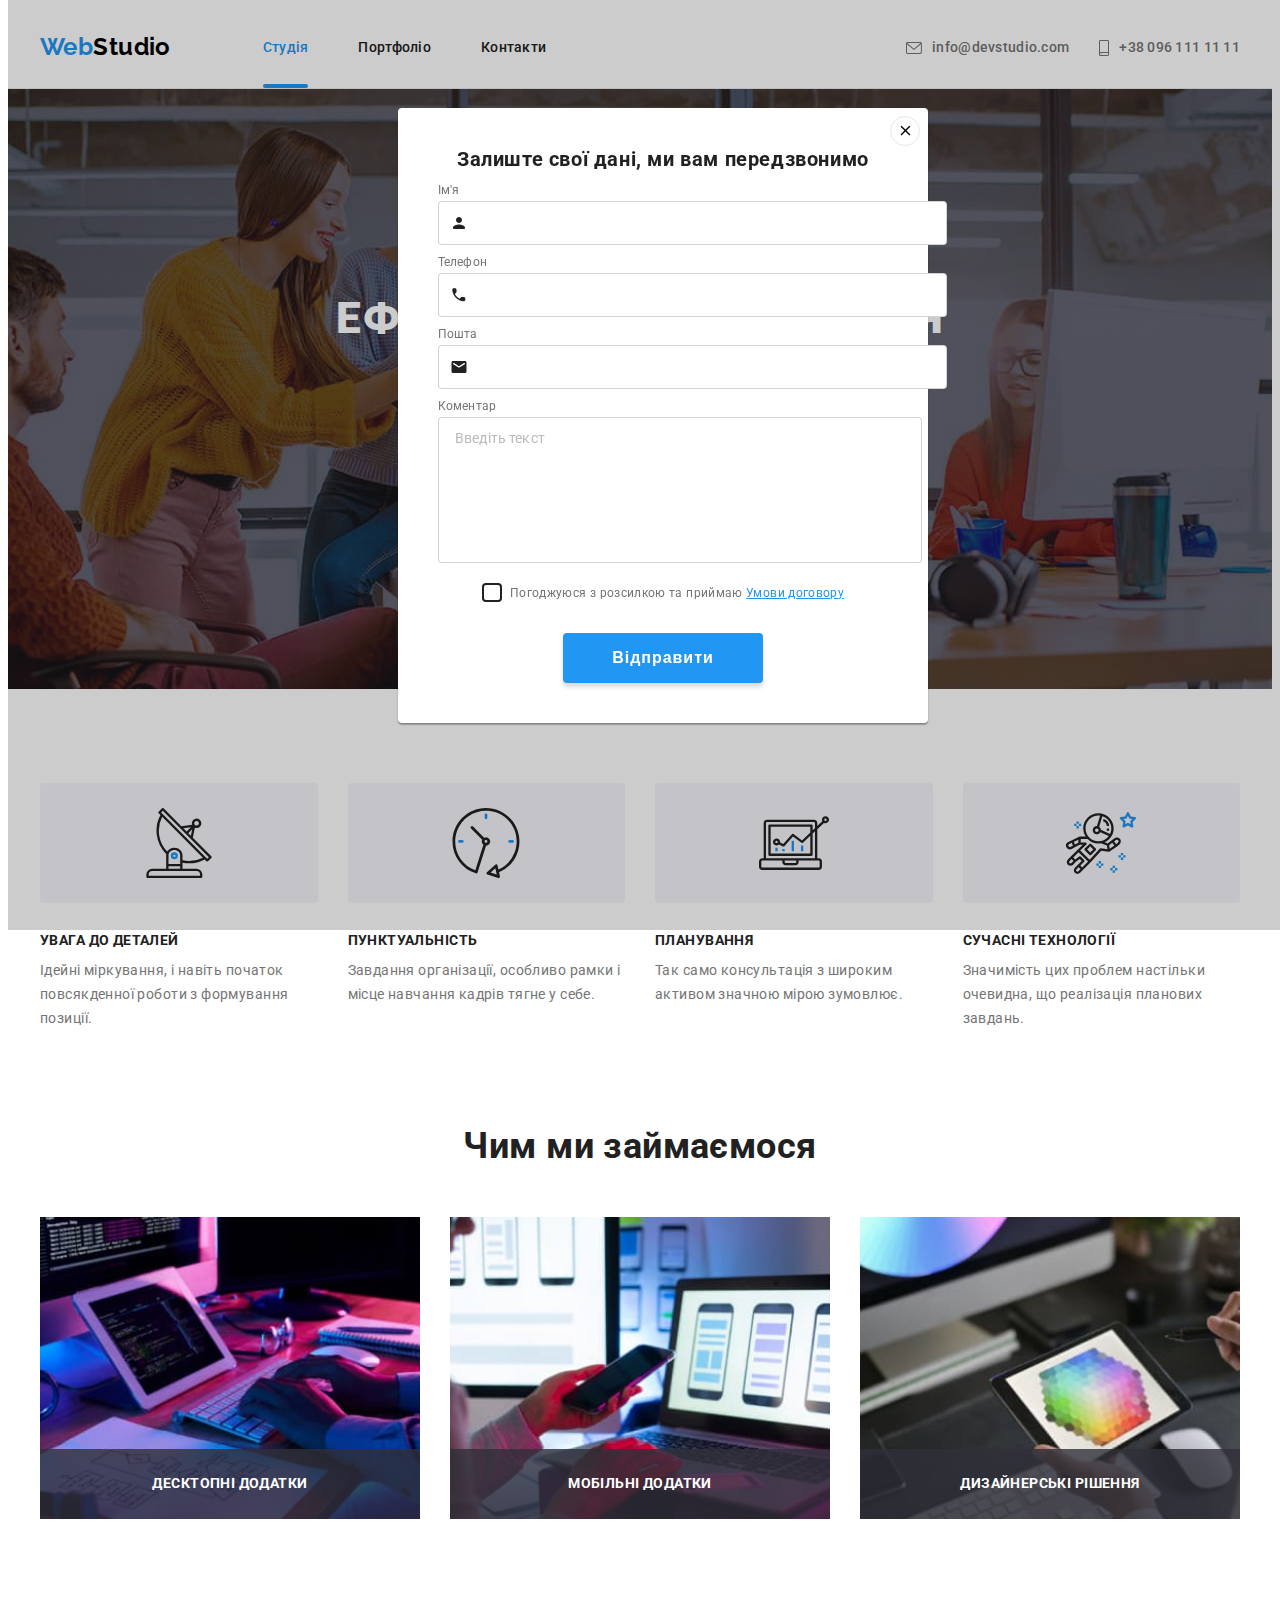
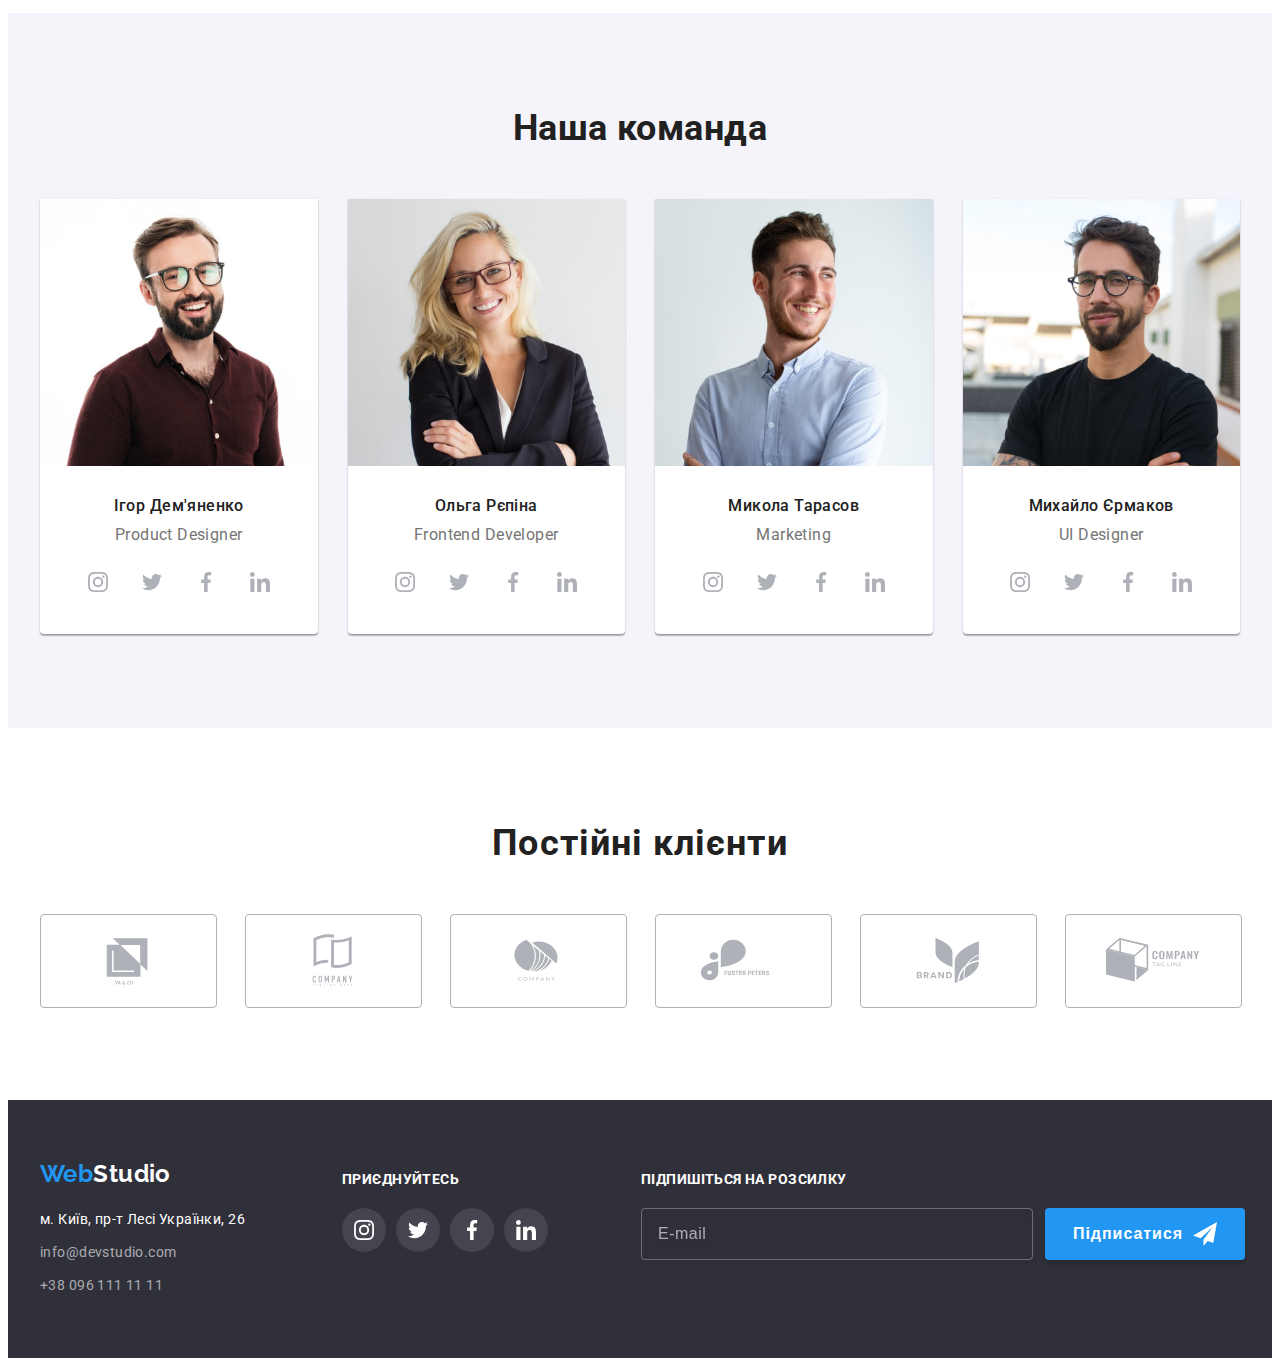
==== commit 2cbf7d09: "оновлення модалки" ====
--- a/index.html
+++ b/index.html
@@ -45,7 +45,7 @@
           <ul class="contacts header__contacts list">
             <li>
               <a class="contacts__link link" href="mailto:info@devstudio.com">
-                <svg class="contacts__icon" width="16" height="12">
+                <svg class="contacts__icon--mail" width="16" height="12">
                   <use href="./img/icons.svg#icon-envelope"></use>
                 </svg>
                 info@devstudio.com</a
@@ -53,7 +53,7 @@
             </li>
             <li>
               <a class="contacts__link link" href="tel:+380961111111">
-                <svg class="contacts__icon" width="10" height="16">
+                <svg class="contacts__icon--tel" width="10" height="16">
                   <use href="./img/icons.svg#icon-smartphone"></use>
                 </svg>
                 +38 096 111 11 11</a
@@ -666,7 +666,7 @@
         </form>
       </div>
     </footer>
-    <div class="backdrop is-hidden" data-modal>
+    <div class="backdrop" data-modal>
       <div class="modal">
         <button type="button" class="modal-close btn" data-modal-close>
           <svg class="modal-close-icon" width="18" height="18">
--- a/css/main.min.css
+++ b/css/main.min.css
@@ -1 +1 @@
-:root{--accent-color: #2196f3;--primary-color: #757575;--secondary-color: #212121;--wite-color: #ffffff;--black-color: #000000;--sacondary-wite-color: rgba(255, 255, 255, 0.6);--background-color-wite: #ffffff;--sacondary-background-color: #2f303a;--team-background-color: #f5f4fa;--accent-background-color: #2196f3;--hover-background-color: #188ce8;--filter-background-color: #f5f4fa;--header-border: #ececec;--filter-item-border: #eeeeee;--hero-background-color: #c4c4c4;--icon-color: #afb1b8;--soc-background-color: rgba(255, 255, 255, 0.1);--animation: 250ms cubic-bezier(0.4, 0, 0.2, 1);--portfolio-overlay-background: rgba(33, 150, 243, 0.9);--backdrop-background-color: rgba(0, 0, 0, 0.2);--modal-background-color: #ffffff}p,h1,h2,h3,h4,h5,h6{margin:0}ul,ol{margin:0;padding-left:0}button{cursor:pointer}address{font-style:normal}img{display:block;max-width:100%;height:auto;width:100%}body{font-family:"Roboto",sans-serif;font-size:14px;line-height:1.71;letter-spacing:.03em;color:var(--primary-color);background-color:var(--background-color-wite)}.link{text-decoration:none}.list{list-style:none}.is-hidden{visibility:hidden;opacity:0;pointer-events:none}.visually-hidden{position:absolute;white-space:nowrap;width:1px;height:1px;overflow:hidden;border:0;padding:0;clip:rect(0 0 0 0);-webkit-clip-path:inset(50%);clip-path:inset(50%);margin:-1px}.logo{font-family:"Raleway",sans-serif;font-weight:700;font-size:24px;line-height:1.17;color:var(--accent-color);transition:color var(--animation)}.container{margin:0 auto;width:100%;padding-left:15px;padding-right:15px}@media screen and (min-width: 480px){.container{max-width:480px}}@media screen and (min-width: 768px){.container{max-width:768px}}@media screen and (min-width: 1200px){.container{max-width:1200px}}.btn{display:inline-block;border:none;text-align:center}.backdrop{width:100%;height:100%;background-color:var(--backdrop-background-color);position:fixed;top:0;transition:opacity 500ms linear,visibility 500ms linear;perspective:400px}.modal{padding:40px;width:528px;min-height:581px;background-color:var(--modal-background-color);box-shadow:0px 1px 3px rgba(0,0,0,.12),0px 1px 1px rgba(0,0,0,.14),0px 2px 1px rgba(0,0,0,.2);border-radius:4px;position:absolute;top:50%;left:50%;transform:translate(-50%, -50%) rotateX(0deg);transition:transform 500ms linear}.backdrop.is-hidden .modal{transform:translate(-50%, -50%) rotateX(270deg)}.modal-close{position:absolute;top:8px;right:8px;width:30px;height:30px;border:1px solid rgba(0,0,0,.1);border-radius:50%;background-color:rgba(0,0,0,0);display:flex;align-items:center;justify-content:center;transition:fill var(--animation)}.modal-close:hover,.modal-close:focus{fill:var(--accent-color)}.modal-title{margin-bottom:12px;font-weight:700;font-size:20px;line-height:1.15;text-align:center;letter-spacing:.03em;color:var(--secondary-color)}.modal-wrap{display:flex;flex-direction:column;align-items:center;gap:10px}.modal-label{width:100%;font-size:12px;line-height:1.17;letter-spacing:.01em}.modal-label-input{display:block;margin-top:4px;padding-left:41px;padding-right:16px;width:inherit;height:40px;border:1px solid rgba(33,33,33,.2);border-radius:4px;transition:border var(--animation)}.modal-label-input:focus{border:1px solid var(--accent-color)}.input-wrap{width:100%;position:relative}.modal-icon{position:absolute;top:50%;transform:translateY(-50%);left:12px;color:var(--secondary-color);fill:currentColor;transition:color var(--animation)}.modal-label-input:focus+.modal-icon{color:var(--accent-color)}.modal-label-textarea{display:block;padding:12px 16px;height:138px;resize:none;margin-top:4px;width:inherit;border:1px solid rgba(33,33,33,.2);border-radius:4px;transition:border var(--animation)}.modal-label-textarea:focus{border:1px solid var(--accent-color)}.modal-label-textarea::-moz-placeholder{font-family:"Roboto";font-style:normal;font-weight:400;font-size:12px;line-height:14px;letter-spacing:.01em;color:rgba(117,117,117,.5)}.modal-label-textarea:-ms-input-placeholder{font-family:"Roboto";font-style:normal;font-weight:400;font-size:12px;line-height:14px;letter-spacing:.01em;color:rgba(117,117,117,.5)}.modal-label-textarea::placeholder{font-family:"Roboto";font-style:normal;font-weight:400;font-size:12px;line-height:14px;letter-spacing:.01em;color:rgba(117,117,117,.5)}.modal-accept{display:flex;justify-content:center;align-items:center;margin-top:20px}.modal-accept-input{margin-right:8px;width:16px;height:15px}.modal-accept-icon{border:2px solid var(--secondary-color);border-radius:4px;margin-right:8px;transition:background-color var(--animation),border-color var(--animation)}.modal-accept-input:checked+.modal-accept-icon{background-color:var(--accent-color);border-color:var(--accent-color)}.modal-accept-formatting{font-family:"Roboto";font-size:14px}.modal-accept-link{color:var(--accent-color);transition:color var(--animation)}.modal-accept-link:hover,.modal-accept-link:focus{color:var(--hover-background-color)}.modal-btn{display:block;margin:0 auto;min-width:200px;height:50px;background-color:var(--accent-background-color);box-shadow:0px 4px 4px rgba(0,0,0,.15);border-radius:4px;border:none;font-weight:700;font-size:16px;line-height:1.88;letter-spacing:.06em;color:var(--wite-color);transition:background-color var(--animation)}.modal-btn:hover,.modal-btn:focus{background-color:var(--hover-background-color)}.social{display:flex;justify-content:center;gap:10px}.social__item{width:44px;height:44px}.social__link{width:100%;height:100%;border-radius:50%;display:flex;align-items:center;justify-content:center}.social__icon{fill:currentColor}.header{border-bottom:1px solid var(--header-border)}.header__container{display:flex;align-items:center}@media screen and (max-width: 767px){.header__container{justify-content:space-between}}.header__navigation{display:flex;align-items:center;gap:93px}.navigation__logo{margin-right:87px;padding-top:24px;padding-bottom:25px}.navigation__logo:hover,.navigation__logo:focus{color:var(--black-color)}@media screen and (min-width: 1200px){.navigation__logo{margin-right:92px}}.navigation__logo--color-black{color:var(--black-color);transition:color var(--animation)}.navigation__logo:hover .navigation__logo--color-black,.navigation__logo:focus .navigation__logo--color-black{color:var(--accent-color)}.menu-btn{display:flex;border:none;padding:0;background-color:rgba(0,0,0,0);color:var(--secondary-color)}@media screen and (min-width: 768px){.menu-btn{display:none}}.menu-btn__icon-menu{fill:currentColor}.header__wrap{display:none;justify-content:space-between;width:100%}@media screen and (min-width: 768px){.header__wrap{display:flex}}.navigation__menu{display:flex;gap:50px}.menu__link{position:relative;padding-top:32px;padding-bottom:32px;font-weight:500;line-height:1.14;letter-spacing:.02em;color:var(--secondary-color);transition:color var(--animation)}.menu__link::after{content:"";position:absolute;bottom:-1px;display:block;width:100%;height:4px;background-color:var(--accent-background-color);border-radius:2px;transform:scaleX(0);transition:transform var(--animation)}.menu__link:hover::after,.menu__link:focus::after{transform:scaleX(1)}.menu__link.current{color:var(--accent-color)}.menu__link.current::after{transform:scaleX(1)}.menu__link:hover,.menu__link:focus{color:var(--accent-color)}.header__contacts{display:flex}@media screen and (max-width: 1199px){.header__contacts{flex-direction:column}}@media screen and (min-width: 1200px){.header__contacts{gap:30px}}.contacts__link{position:relative;display:flex;align-items:center;gap:10px;padding-top:5px;padding-bottom:5px;font-weight:500;font-size:12px;line-height:1.17;letter-spacing:.02em;color:inherit;transition:color var(--animation)}.contacts__link::after{content:"";position:absolute;bottom:-1px;display:block;width:100%;height:4px;background-color:var(--accent-background-color);border-radius:2px;transform:scaleX(0);transition:transform var(--animation)}.contacts__link:hover::after,.contacts__link:focus::after{transform:scaleX(1)}.contacts__link:hover,.contacts__link:focus{color:var(--accent-color)}@media screen and (min-width: 1200px){.contacts__link{padding-top:32px;padding-bottom:32px;font-size:14px;line-height:1.14}}.contacts__icon{fill:currentColor}.mob-menu{display:flex;flex-direction:column;justify-content:space-between;position:fixed;top:0;z-index:1;width:100vw;height:100vh;background:var(--background-color-wite);box-shadow:0px 4px 8px rgba(0,0,0,.04),0px 2px 4px rgba(0,0,0,.08),0px 1px 3px rgba(0,0,0,.16)}.menu-btn--close{position:absolute;top:10px;right:15px;border:none;padding:0;background-color:rgba(0,0,0,0);color:var(--secondary-color)}.menu-btn__icon-close{fill:currentColor}.mob-menu__navigation{margin-top:48px;margin-left:25px}.mob-menu__item:not(:last-child){margin-bottom:32px}.mob-menu__link{font-weight:500;font-size:40px;line-height:1.175;letter-spacing:.02em;color:var(--secondary-color)}.mob-menu__link:hover,.mob-menu__link:focus{color:var(--accent-color)}.mob-menu__contacts--box{margin-top:32px;margin-left:25px}.mob-menu__contacts{margin-bottom:64px}.mob-menu__contacts-item:not(:last-child){margin-bottom:32px}.mob-menu__contacts--tel{font-weight:500;font-size:34px;line-height:1.1764705882;letter-spacing:.02em;color:var(--accent-color)}.mob-menu__contacts--mail{font-weight:500;font-size:24px;line-height:1.1666666667;letter-spacing:.02em;color:var(--primary-color)}.mob-menu__soc{display:flex}.mob-menu__soc-list{display:flex}.mob-menu__soc-list:not(:last-child)::after{content:"";margin-left:10px;border:1px solid rgba(33,33,33,.2)}.mob-menu__soc-list:not(:last-child){margin-right:10px}.mob-menu__soc-link{font-weight:500;font-size:18px;line-height:1.22;letter-spacing:.02em;color:var(--accent-color)}.hero{background-size:cover;background-position:center;background-repeat:no-repeat;background-image:linear-gradient(rgba(47, 48, 58, 0.4), rgba(47, 48, 58, 0.4)),url(../img/img-bg.jpg);background-color:var(--hero-background-color);max-width:1600px;padding:118px 0;text-align:center}@media screen and (min-width: 1200px){.hero{padding:200px 0}}.hero__wrap{margin:0 auto}.hero__title{max-width:360px;margin-right:auto;margin-left:auto;margin-bottom:30px;font-weight:900;font-size:26px;line-height:1.62;letter-spacing:.06em;text-transform:uppercase;color:var(--wite-color)}@media screen and (min-width: 1200px){.hero__title{font-size:44px;line-height:1.36;max-width:696px}}.hero__btn{padding:10px 24px;font-weight:700;font-size:16px;line-height:1.88;letter-spacing:.06em;color:var(--wite-color);background-color:var(--accent-background-color);box-shadow:0px 4px 4px rgba(0,0,0,.15);border-radius:4px;transition:background-color var(--animation)}.hero__btn:hover,.hero__btn:focus{background-color:var(--hover-background-color)}@media screen and (min-width: 1200px){.hero__btn{padding:10px 32px}}.advantages{padding:60px 0}@media screen and (min-width: 1200px){.advantages{padding:94px 0}}.advantages__list{display:flex;flex-wrap:wrap;gap:30px}.advantages__item{width:100%}@media screen and (min-width: 768px){.advantages__item{flex-basis:calc((100% - 30px)/2)}}@media screen and (min-width: 1200px){.advantages__item{flex-basis:calc((100% - 90px)/4)}}.advantages__wrap{display:flex;align-items:center;justify-content:center;margin-bottom:30px;width:100%;height:120px;background-color:var(--team-background-color);border-radius:4px}.advantages__subtitle{margin-bottom:10px;font-weight:700;font-size:14px;line-height:1.14;text-transform:uppercase;color:var(--secondary-color)}.pictures{padding-bottom:94px}@media screen and (max-width: 1199px){.pictures{display:none}}.pictures__title{margin-bottom:50px;font-weight:700;font-size:36px;line-height:1.17;text-align:center;color:var(--secondary-color)}.pictures__list{display:flex;gap:30px}.pictures__item{position:relative;flex-basis:calc((100% - 60px)/3)}.pictures__text{position:absolute;bottom:0;width:100%;padding-top:27px;padding-bottom:27px;font-weight:700;line-height:1.14;text-align:center;text-transform:uppercase;background:rgba(47,48,58,.8);color:#fff}.team{padding:60px 0;background-color:var(--team-background-color)}@media screen and (min-width: 1200px){.team{padding:94px 0}}.team__title{margin-bottom:30px;font-weight:700;font-size:28px;line-height:1.18;text-align:center;color:var(--secondary-color)}@media screen and (min-width: 1200px){.team__title{margin-bottom:50px;font-size:36px;line-height:1.17}}.team__list{display:flex;flex-wrap:wrap;gap:30px}.team__item{width:100%;padding-bottom:30px;box-shadow:0px 1px 3px rgba(0,0,0,.12),0px 1px 1px rgba(0,0,0,.14),0px 2px 1px rgba(0,0,0,.2);border-radius:0px 0px 4px 4px;background-color:var(--background-color-wite)}@media screen and (min-width: 768px){.team__item{flex-basis:calc((100% - 30px)/2)}}@media screen and (min-width: 1200px){.team__item{flex-basis:calc((100% - 90px)/4)}}.team__img{margin-bottom:30px}.team__subtitle{margin-bottom:10px;font-weight:500;font-size:16px;line-height:1.19;text-align:center;color:var(--secondary-color)}.team__text{margin-bottom:16px;font-size:16px;line-height:1.19;text-align:center}.tean__color-link{background-color:var(--background-color-wite);color:var(--icon-color);transition:background-color var(--animation),color var(--animation)}.tean__color-link:hover,.tean__color-link:focus{background-color:var(--accent-background-color);color:var(--background-color-wite)}.clients{padding:60px 0}@media screen and (min-width: 1200px){.clients{padding:94px 0}}.clients__title{font-size:28px;line-height:1.18;text-align:center;letter-spacing:.03em;color:var(--secondary-color);margin-bottom:30px}@media screen and (min-width: 1200px){.clients__title{font-size:36px;line-height:1.17;margin-bottom:50px}}.clients__list{display:flex;flex-wrap:wrap;gap:30px}.company__item{width:100%;width:calc((100% - 30px)/2);height:92px}@media screen and (min-width: 768px){.company__item{width:calc((100% - 60px)/3)}}@media screen and (min-width: 1200px){.company__item{width:calc((100% - 150px)/6)}}.company__link{width:100%;height:100%;color:var(--icon-color);border:1px solid var(--icon-color);border-radius:4px;display:flex;align-items:center;justify-content:center;transition:color var(--animation),border-color var(--animation)}.company__link:hover,.company__link:focus{color:var(--accent-color);border-color:var(--accent-color)}.company__icon{fill:currentColor}.footer{padding:60px 0;background-color:var(--sacondary-background-color)}@media screen and (min-width: 1200px){.footer__wrap{display:flex;gap:93px}}.footer__box{display:flex}@media screen and (max-width: 767px){.footer__box{flex-direction:column}}@media screen and (min-width: 768px)and (max-width: 1199px){.footer__box{justify-content:space-between;padding-left:76px;padding-right:89px}}@media screen and (max-width: 1199px){.footer__box{margin-bottom:60px}}@media screen and (max-width: 767px){.footer__address-box{margin-bottom:60px}}@media screen and (max-width: 1199px){.footer__address-box{text-align:center}}@media screen and (min-width: 1200px){.footer__address-box{margin-right:70px}}.footer__logo{display:inline-block;margin-bottom:20px}.footer__logo:hover,.footer__logo:focus{color:var(--wite-color)}.footer__logo--color-white{color:var(--wite-color);transition:color var(--animation)}.footer__logo:hover .footer__logo--color-white,.footer__logo:focus .footer__logo--color-white{color:var(--accent-color)}.address{min-width:232px}.address__link{color:var(--wite-color);transition:color var(--animation)}.address__link:hover,.address__link:focus{color:var(--accent-color)}.address__link--secondary-color{color:var(--sacondary-wite-color);transition:color var(--animation)}.address__link--secondary-color:hover,.address__link--secondary-color:focus{color:var(--accent-color)}.address__item:not(:last-child){margin-bottom:8px}@media screen and (min-width: 1200px){.address__item:not(:last-child){margin-bottom:9px}}.join__title{font-weight:700;line-height:1.14;text-transform:uppercase;color:var(--wite-color);margin-bottom:20px}@media screen and (min-width: 768px){.join__title{margin-top:5px}}@media screen and (max-width: 1199px){.join__title{text-align:center}}@media screen and (min-width: 1200px){.join__title{margin-top:12px}}.join__list{display:flex;justify-content:center;gap:10px}.join-item{width:44px;height:44px}.social__link--secondary-color{background-color:var(--soc-background-color);color:var(--wite-color);transition:background-color var(--animation)}.social__link--secondary-color:hover,.social__link--secondary-color:focus{background-color:var(--accent-background-color)}.join__icon{fill:currentColor}@media screen and (max-width: 1199px){.footer__subscribe{text-align:center}}.subscribe__title{display:block;padding-bottom:20px;font-weight:700;line-height:1.14;text-transform:uppercase;color:var(--wite-color)}@media screen and (min-width: 1200px){.subscribe__title{padding-top:12px}}.subscribe__wrap{gap:12px}@media screen and (min-width: 1200px){.subscribe__wrap{display:flex}}.subscribe__input{padding:0 16px;width:100%;height:50px;font-size:16px;letter-spacing:.03em;color:rgba(255,255,255,.6);border:1px solid rgba(255,255,255,.3);filter:drop-shadow(0px 4px 4px rgba(0, 0, 0, 0.15));border-radius:4px;background-color:inherit}.subscribe__input::-moz-placeholder{font-size:16px;letter-spacing:.03em;color:rgba(255,255,255,.6)}.subscribe__input:-ms-input-placeholder{font-size:16px;letter-spacing:.03em;color:rgba(255,255,255,.6)}.subscribe__input::placeholder{font-size:16px;letter-spacing:.03em;color:rgba(255,255,255,.6)}@media screen and (min-width: 768px){.subscribe__input{width:450px}}@media screen and (max-width: 1199px){.subscribe__input{margin-bottom:20px}}@media screen and (min-width: 1200px){.subscribe__input{width:358px}}.subscribe__btn{margin:0 auto;display:flex;align-items:center;justify-content:center;gap:12px;padding:10px 28px 10px 31px;font-weight:700;font-size:16px;line-height:1.88;letter-spacing:.06em;color:var(--wite-color);fill:currentColor;background-color:var(--accent-background-color);box-shadow:0px 4px 4px rgba(0,0,0,.15);border-radius:4px;border:none;transition:background-color var(--animation)}.subscribe__btn:hover,.subscribe__btn:focus{background-color:var(--hover-background-color)}@media screen and (min-width: 1200px){.subscribe__btn{gap:10px;padding:10px 28px}}.portfolio{padding:94px 0}.portfolio-filter{display:flex;justify-content:center;gap:8px;margin-bottom:50px}.filter-btn{padding:6px 22px;border-radius:4px;font-weight:500;font-size:16px;line-height:1.62;letter-spacing:.03em;color:var(--secondary-color);background-color:var(--filter-background-color);transition:color var(--animation),background-color var(--animation),box-shadow var(--animation)}.filter-btn:hover,.filter-btn:focus{color:var(--wite-color);background-color:var(--accent-background-color);box-shadow:0px 3px 1px rgba(0,0,0,.1),0px 1px 2px rgba(0,0,0,.08),0px 2px 2px rgba(0,0,0,.12)}.portfolio-list{display:flex;gap:30px;flex-wrap:wrap}.portfolio-item{flex-basis:calc((100% - 60px)/3);transition:box-shadow var(--animation)}.portfolio-link{display:block}.portfolio-link:hover,.portfolio-link:focus{box-shadow:0px 1px 1px rgba(0,0,0,.12),0px 4px 4px rgba(0,0,0,.06),1px 4px 6px rgba(0,0,0,.16)}.portfolio-item-box{border:1px solid var(--filter-item-border);border-top:0;padding:20px 24px}.portfolio-top-wrap{position:relative;overflow:hidden}.portfolio-top-text{position:absolute;top:0;padding:63px 24px;font-size:18px;line-height:1.56;letter-spacing:.03em;color:var(--wite-color);background-color:var(--portfolio-overlay-background);height:100%;transform:translateY(100%);transition:transform var(--animation);overflow:auto}.portfolio-link:hover .portfolio-top-text,.portfolio-link:focus .portfolio-top-text{transform:translateY(0)}.portfolio-subtitle{margin-bottom:4px;font-weight:700;font-size:18px;line-height:2;letter-spacing:.06em;color:var(--secondary-color)}.portfolio-text{font-size:16px;line-height:1.88;color:var(--primary-color)}/*# sourceMappingURL=main.min.css.map */+:root{--accent-color: #2196f3;--primary-color: #757575;--secondary-color: #212121;--wite-color: #ffffff;--black-color: #000000;--sacondary-wite-color: rgba(255, 255, 255, 0.6);--background-color-wite: #ffffff;--sacondary-background-color: #2f303a;--team-background-color: #f5f4fa;--accent-background-color: #2196f3;--hover-background-color: #188ce8;--filter-background-color: #f5f4fa;--header-border: #ececec;--filter-item-border: #eeeeee;--hero-background-color: #c4c4c4;--icon-color: #afb1b8;--soc-background-color: rgba(255, 255, 255, 0.1);--animation: 250ms cubic-bezier(0.4, 0, 0.2, 1);--portfolio-overlay-background: rgba(33, 150, 243, 0.9);--backdrop-background-color: rgba(0, 0, 0, 0.2);--modal-background-color: #ffffff}p,h1,h2,h3,h4,h5,h6{margin:0}ul,ol{margin:0;padding-left:0}button{cursor:pointer}address{font-style:normal}img{display:block;max-width:100%;height:auto;width:100%}body{font-family:"Roboto",sans-serif;font-size:14px;line-height:1.71;letter-spacing:.03em;color:var(--primary-color);background-color:var(--background-color-wite)}.link{text-decoration:none}.list{list-style:none}.is-hidden{visibility:hidden;opacity:0;pointer-events:none}.visually-hidden{position:absolute;white-space:nowrap;width:1px;height:1px;overflow:hidden;border:0;padding:0;clip:rect(0 0 0 0);-webkit-clip-path:inset(50%);clip-path:inset(50%);margin:-1px}.logo{font-family:"Raleway",sans-serif;font-weight:700;font-size:24px;line-height:1.17;color:var(--accent-color);transition:color var(--animation)}.container{margin:0 auto;width:100%;padding-left:15px;padding-right:15px}@media screen and (min-width: 480px){.container{max-width:480px}}@media screen and (min-width: 768px){.container{max-width:768px}}@media screen and (min-width: 1200px){.container{max-width:1200px}}.btn{display:inline-block;border:none;text-align:center}.backdrop{padding:15px;width:100%;height:100%;background-color:var(--backdrop-background-color);position:fixed;top:0;transition:opacity 500ms linear,visibility 500ms linear;perspective:400px}.modal{position:relative;margin:93px auto 94px auto;padding:40px;max-width:450px;width:100%;background-color:var(--modal-background-color);box-shadow:0px 1px 3px rgba(0,0,0,.12),0px 1px 1px rgba(0,0,0,.14),0px 2px 1px rgba(0,0,0,.2);border-radius:4px;transition:transform 500ms linear}.backdrop.is-hidden .modal{transform:translate(-50%, -50%) rotateX(270deg)}.modal-close{position:absolute;top:8px;right:8px;width:30px;height:30px;border:1px solid rgba(0,0,0,.1);border-radius:50%;background-color:rgba(0,0,0,0);display:flex;align-items:center;justify-content:center;transition:fill var(--animation)}.modal-close:hover,.modal-close:focus{fill:var(--accent-color)}.modal-title{margin-bottom:12px;font-weight:700;font-size:20px;line-height:1.15;text-align:center;letter-spacing:.03em;color:var(--secondary-color)}.modal-wrap{display:flex;flex-direction:column;align-items:center;gap:10px}.modal-label{width:100%;font-size:12px;line-height:1.17;letter-spacing:.01em}.modal-label-input{display:block;margin-top:4px;padding-left:41px;padding-right:16px;width:inherit;height:40px;font-size:14px;line-height:1.1428571429;letter-spacing:.01em;color:var(--secondary-color);border:1px solid rgba(33,33,33,.2);border-radius:4px;transition:border var(--animation)}.modal-label-input:focus{border:1px solid var(--accent-color)}.input-wrap{width:100%;position:relative}.modal-icon{position:absolute;top:50%;transform:translateY(-50%);left:12px;color:var(--secondary-color);fill:currentColor;transition:color var(--animation)}.modal-label-input:focus+.modal-icon{color:var(--accent-color)}.modal-label-textarea{display:block;padding:12px 16px;height:120px;resize:none;margin-top:4px;width:inherit;font-size:14px;line-height:1.1428571429;letter-spacing:.01em;color:var(--secondary-color);border:1px solid rgba(33,33,33,.2);border-radius:4px;transition:border var(--animation)}.modal-label-textarea:focus{border:1px solid var(--accent-color)}.modal-label-textarea::-moz-placeholder{font-family:"Roboto";font-style:normal;font-weight:400;font-size:14px;line-height:1.1428571429;letter-spacing:.01em;color:rgba(117,117,117,.5)}.modal-label-textarea:-ms-input-placeholder{font-family:"Roboto";font-style:normal;font-weight:400;font-size:14px;line-height:1.1428571429;letter-spacing:.01em;color:rgba(117,117,117,.5)}.modal-label-textarea::placeholder{font-family:"Roboto";font-style:normal;font-weight:400;font-size:14px;line-height:1.1428571429;letter-spacing:.01em;color:rgba(117,117,117,.5)}.modal-accept{display:flex;justify-content:center;align-items:center;margin-top:20px;margin-bottom:31px}.modal-accept-input{margin-right:8px;width:16px;height:15px}.modal-accept-icon{min-width:16px;border:2px solid var(--secondary-color);border-radius:4px;margin-right:8px;transition:background-color var(--animation),border-color var(--animation)}.modal-accept-input:checked+.modal-accept-icon{background-color:var(--accent-color);border-color:var(--accent-color)}.modal-accept-formatting{margin:0;font-family:"Roboto";font-size:12px;line-height:1.1666666667;letter-spacing:.03em;text-align:center;white-space:pre-wrap}.modal-accept-link{color:var(--accent-color);transition:color var(--animation)}.modal-accept-link:hover,.modal-accept-link:focus{color:var(--hover-background-color)}.modal-btn{display:block;margin:0 auto;min-width:200px;height:50px;background-color:var(--accent-background-color);box-shadow:0px 4px 4px rgba(0,0,0,.15);border-radius:4px;border:none;font-weight:700;font-size:16px;line-height:1.88;letter-spacing:.06em;color:var(--wite-color);transition:background-color var(--animation)}.modal-btn:hover,.modal-btn:focus{background-color:var(--hover-background-color)}.social{display:flex;justify-content:center;gap:10px}.social__item{width:44px;height:44px}.social__link{width:100%;height:100%;border-radius:50%;display:flex;align-items:center;justify-content:center}.social__icon{fill:currentColor}.header{border-bottom:1px solid var(--header-border)}.header__container{display:flex;align-items:center}@media screen and (max-width: 767px){.header__container{justify-content:space-between}}.header__navigation{display:flex;align-items:center;gap:93px}.navigation__logo{margin-right:87px;padding-top:24px;padding-bottom:25px}.navigation__logo:hover,.navigation__logo:focus{color:var(--black-color)}@media screen and (min-width: 1200px){.navigation__logo{margin-right:92px}}.navigation__logo--color-black{color:var(--black-color);transition:color var(--animation)}.navigation__logo:hover .navigation__logo--color-black,.navigation__logo:focus .navigation__logo--color-black{color:var(--accent-color)}.menu-btn{display:flex;border:none;padding:0;background-color:rgba(0,0,0,0);color:var(--secondary-color)}@media screen and (min-width: 768px){.menu-btn{display:none}}.menu-btn__icon-menu{fill:currentColor}.header__wrap{display:none;justify-content:space-between;width:100%}@media screen and (min-width: 768px){.header__wrap{display:flex}}.navigation__menu{display:flex;gap:50px}.menu__link{position:relative;padding-top:32px;padding-bottom:32px;font-weight:500;line-height:1.14;letter-spacing:.02em;color:var(--secondary-color);transition:color var(--animation)}.menu__link::after{content:"";position:absolute;bottom:-1px;display:block;width:100%;height:4px;background-color:var(--accent-background-color);border-radius:2px;transform:scaleX(0);transition:transform var(--animation)}.menu__link:hover::after,.menu__link:focus::after{transform:scaleX(1)}.menu__link.current{color:var(--accent-color)}.menu__link.current::after{transform:scaleX(1)}.menu__link:hover,.menu__link:focus{color:var(--accent-color)}.header__contacts{display:flex}@media screen and (max-width: 1199px){.header__contacts{flex-direction:column}}@media screen and (min-width: 1200px){.header__contacts{gap:30px}}.contacts__link{position:relative;display:flex;align-items:center;gap:8px;padding-top:5px;padding-bottom:5px;font-weight:500;font-size:12px;line-height:1.17;letter-spacing:.02em;color:inherit;transition:color var(--animation)}.contacts__link:hover::after,.contacts__link:focus::after{transform:scaleX(1)}.contacts__link:hover,.contacts__link:focus{color:var(--accent-color)}@media screen and (min-width: 1200px){.contacts__link{gap:10px;padding-top:32px;padding-bottom:32px;font-size:14px;line-height:1.14}.contacts__link::after{content:"";position:absolute;bottom:-1px;display:block;width:100%;height:4px;background-color:var(--accent-background-color);border-radius:2px;transform:scaleX(0);transition:transform var(--animation)}}.contacts__icon--mail{fill:currentColor;width:14px;height:10px}@media screen and (min-width: 1200px){.contacts__icon--mail{width:16px;height:12px}}.contacts__icon--tel{fill:currentColor;width:10px;height:14px}@media screen and (min-width: 1200px){.contacts__icon--tel{width:10px;height:16px}}.mob-menu{display:flex;flex-direction:column;justify-content:space-between;position:fixed;top:0;z-index:1;width:100vw;height:100vh;background:var(--background-color-wite);box-shadow:0px 4px 8px rgba(0,0,0,.04),0px 2px 4px rgba(0,0,0,.08),0px 1px 3px rgba(0,0,0,.16)}.menu-btn--close{position:absolute;top:10px;right:15px;border:none;padding:0;background-color:rgba(0,0,0,0);color:var(--secondary-color)}.menu-btn__icon-close{fill:currentColor}.mob-menu__navigation{margin-top:48px;margin-left:25px}.mob-menu__item:not(:last-child){margin-bottom:32px}.mob-menu__link{font-weight:500;font-size:40px;line-height:1.175;letter-spacing:.02em;color:var(--secondary-color)}.mob-menu__link:hover,.mob-menu__link:focus{color:var(--accent-color)}.mob-menu__contacts--box{margin-top:32px;margin-left:25px}.mob-menu__contacts{margin-bottom:64px}.mob-menu__contacts-item:not(:last-child){margin-bottom:32px}.mob-menu__contacts--tel{font-weight:500;font-size:34px;line-height:1.1764705882;letter-spacing:.02em;color:var(--accent-color)}.mob-menu__contacts--mail{font-weight:500;font-size:24px;line-height:1.1666666667;letter-spacing:.02em;color:var(--primary-color)}.mob-menu__soc{display:flex}.mob-menu__soc-list{display:flex}.mob-menu__soc-list:not(:last-child)::after{content:"";margin-left:10px;border:1px solid rgba(33,33,33,.2)}.mob-menu__soc-list:not(:last-child){margin-right:10px}.mob-menu__soc-link{font-weight:500;font-size:18px;line-height:1.22;letter-spacing:.02em;color:var(--accent-color)}.hero{background-size:cover;background-position:center;background-repeat:no-repeat;background-image:linear-gradient(rgba(47, 48, 58, 0.4), rgba(47, 48, 58, 0.4)),url(../img/img-bg.jpg);background-color:var(--hero-background-color);max-width:1600px;padding:118px 0;text-align:center}@media screen and (min-width: 1200px){.hero{padding:200px 0}}.hero__wrap{margin:0 auto}.hero__title{max-width:360px;margin-right:auto;margin-left:auto;margin-bottom:30px;font-weight:900;font-size:26px;line-height:1.62;letter-spacing:.06em;text-transform:uppercase;color:var(--wite-color)}@media screen and (min-width: 1200px){.hero__title{font-size:44px;line-height:1.36;max-width:696px}}.hero__btn{padding:10px 24px;font-weight:700;font-size:16px;line-height:1.88;letter-spacing:.06em;color:var(--wite-color);background-color:var(--accent-background-color);box-shadow:0px 4px 4px rgba(0,0,0,.15);border-radius:4px;transition:background-color var(--animation)}.hero__btn:hover,.hero__btn:focus{background-color:var(--hover-background-color)}@media screen and (min-width: 1200px){.hero__btn{padding:10px 32px}}.advantages{padding:60px 0}@media screen and (min-width: 1200px){.advantages{padding:94px 0}}.advantages__list{display:flex;flex-wrap:wrap;gap:30px}.advantages__item{width:100%}@media screen and (min-width: 768px){.advantages__item{flex-basis:calc((100% - 30px)/2)}}@media screen and (min-width: 1200px){.advantages__item{flex-basis:calc((100% - 90px)/4)}}.advantages__wrap{display:flex;align-items:center;justify-content:center;margin-bottom:30px;width:100%;height:120px;background-color:var(--team-background-color);border-radius:4px}.advantages__subtitle{margin-bottom:10px;font-weight:700;font-size:14px;line-height:1.14;text-transform:uppercase;color:var(--secondary-color)}.pictures{padding-bottom:94px}@media screen and (max-width: 1199px){.pictures{display:none}}.pictures__title{margin-bottom:50px;font-weight:700;font-size:36px;line-height:1.17;text-align:center;color:var(--secondary-color)}.pictures__list{display:flex;gap:30px}.pictures__item{position:relative;flex-basis:calc((100% - 60px)/3)}.pictures__text{position:absolute;bottom:0;width:100%;padding-top:27px;padding-bottom:27px;font-weight:700;line-height:1.14;text-align:center;text-transform:uppercase;background:rgba(47,48,58,.8);color:#fff}.team{padding:60px 0;background-color:var(--team-background-color)}@media screen and (min-width: 1200px){.team{padding:94px 0}}.team__title{margin-bottom:30px;font-weight:700;font-size:28px;line-height:1.18;text-align:center;color:var(--secondary-color)}@media screen and (min-width: 1200px){.team__title{margin-bottom:50px;font-size:36px;line-height:1.17}}.team__list{display:flex;flex-wrap:wrap;gap:30px}.team__item{width:100%;padding-bottom:30px;box-shadow:0px 1px 3px rgba(0,0,0,.12),0px 1px 1px rgba(0,0,0,.14),0px 2px 1px rgba(0,0,0,.2);border-radius:0px 0px 4px 4px;background-color:var(--background-color-wite)}@media screen and (min-width: 768px){.team__item{flex-basis:calc((100% - 30px)/2)}}@media screen and (min-width: 1200px){.team__item{flex-basis:calc((100% - 90px)/4)}}.team__img{margin-bottom:30px}.team__subtitle{margin-bottom:10px;font-weight:500;font-size:16px;line-height:1.19;text-align:center;color:var(--secondary-color)}.team__text{margin-bottom:16px;font-size:16px;line-height:1.19;text-align:center}.tean__color-link{background-color:var(--background-color-wite);color:var(--icon-color);transition:background-color var(--animation),color var(--animation)}.tean__color-link:hover,.tean__color-link:focus{background-color:var(--accent-background-color);color:var(--background-color-wite)}.clients{padding:60px 0}@media screen and (min-width: 1200px){.clients{padding:94px 0}}.clients__title{font-size:28px;line-height:1.18;text-align:center;letter-spacing:.03em;color:var(--secondary-color);margin-bottom:30px}@media screen and (min-width: 1200px){.clients__title{font-size:36px;line-height:1.17;margin-bottom:50px}}.clients__list{display:flex;flex-wrap:wrap;gap:30px}.company__item{width:100%;width:calc((100% - 30px)/2);height:92px}@media screen and (min-width: 768px){.company__item{width:calc((100% - 60px)/3)}}@media screen and (min-width: 1200px){.company__item{width:calc((100% - 150px)/6)}}.company__link{width:100%;height:100%;color:var(--icon-color);border:1px solid var(--icon-color);border-radius:4px;display:flex;align-items:center;justify-content:center;transition:color var(--animation),border-color var(--animation)}.company__link:hover,.company__link:focus{color:var(--accent-color);border-color:var(--accent-color)}.company__icon{fill:currentColor}.footer{padding:60px 0;background-color:var(--sacondary-background-color)}@media screen and (min-width: 1200px){.footer__wrap{display:flex;gap:93px}}.footer__box{display:flex}@media screen and (max-width: 767px){.footer__box{flex-direction:column}}@media screen and (min-width: 768px)and (max-width: 1199px){.footer__box{justify-content:space-between;padding-left:76px;padding-right:89px}}@media screen and (max-width: 1199px){.footer__box{margin-bottom:60px}}@media screen and (max-width: 767px){.footer__address-box{margin-bottom:60px}}@media screen and (max-width: 1199px){.footer__address-box{text-align:center}}@media screen and (min-width: 1200px){.footer__address-box{margin-right:70px}}.footer__logo{display:inline-block;margin-bottom:20px}.footer__logo:hover,.footer__logo:focus{color:var(--wite-color)}.footer__logo--color-white{color:var(--wite-color);transition:color var(--animation)}.footer__logo:hover .footer__logo--color-white,.footer__logo:focus .footer__logo--color-white{color:var(--accent-color)}.address{min-width:232px}.address__link{color:var(--wite-color);transition:color var(--animation)}.address__link:hover,.address__link:focus{color:var(--accent-color)}.address__link--secondary-color{color:var(--sacondary-wite-color);transition:color var(--animation)}.address__link--secondary-color:hover,.address__link--secondary-color:focus{color:var(--accent-color)}.address__item:not(:last-child){margin-bottom:8px}@media screen and (min-width: 1200px){.address__item:not(:last-child){margin-bottom:9px}}.join__title{font-weight:700;line-height:1.14;text-transform:uppercase;color:var(--wite-color);margin-bottom:20px}@media screen and (min-width: 768px){.join__title{margin-top:5px}}@media screen and (max-width: 1199px){.join__title{text-align:center}}@media screen and (min-width: 1200px){.join__title{margin-top:12px}}.join__list{display:flex;justify-content:center;gap:10px}.join-item{width:44px;height:44px}.social__link--secondary-color{background-color:var(--soc-background-color);color:var(--wite-color);transition:background-color var(--animation)}.social__link--secondary-color:hover,.social__link--secondary-color:focus{background-color:var(--accent-background-color)}.join__icon{fill:currentColor}@media screen and (max-width: 1199px){.footer__subscribe{text-align:center}}.subscribe__title{display:block;padding-bottom:20px;font-weight:700;line-height:1.14;text-transform:uppercase;color:var(--wite-color)}@media screen and (min-width: 1200px){.subscribe__title{padding-top:12px}}.subscribe__wrap{gap:12px}@media screen and (min-width: 1200px){.subscribe__wrap{display:flex}}.subscribe__input{padding:0 16px;width:100%;height:50px;font-size:16px;letter-spacing:.03em;color:rgba(255,255,255,.6);border:1px solid rgba(255,255,255,.3);filter:drop-shadow(0px 4px 4px rgba(0, 0, 0, 0.15));border-radius:4px;background-color:inherit}.subscribe__input::-moz-placeholder{font-size:16px;letter-spacing:.03em;color:rgba(255,255,255,.6)}.subscribe__input:-ms-input-placeholder{font-size:16px;letter-spacing:.03em;color:rgba(255,255,255,.6)}.subscribe__input::placeholder{font-size:16px;letter-spacing:.03em;color:rgba(255,255,255,.6)}@media screen and (min-width: 768px){.subscribe__input{width:450px}}@media screen and (max-width: 1199px){.subscribe__input{margin-bottom:20px}}@media screen and (min-width: 1200px){.subscribe__input{width:358px}}.subscribe__btn{margin:0 auto;display:flex;align-items:center;justify-content:center;gap:12px;padding:10px 28px 10px 31px;font-weight:700;font-size:16px;line-height:1.88;letter-spacing:.06em;color:var(--wite-color);fill:currentColor;background-color:var(--accent-background-color);box-shadow:0px 4px 4px rgba(0,0,0,.15);border-radius:4px;border:none;transition:background-color var(--animation)}.subscribe__btn:hover,.subscribe__btn:focus{background-color:var(--hover-background-color)}@media screen and (min-width: 1200px){.subscribe__btn{gap:10px;padding:10px 28px}}.portfolio{padding:94px 0}.portfolio-filter{display:flex;justify-content:center;gap:8px;margin-bottom:50px}.filter-btn{padding:6px 22px;border-radius:4px;font-weight:500;font-size:16px;line-height:1.62;letter-spacing:.03em;color:var(--secondary-color);background-color:var(--filter-background-color);transition:color var(--animation),background-color var(--animation),box-shadow var(--animation)}.filter-btn:hover,.filter-btn:focus{color:var(--wite-color);background-color:var(--accent-background-color);box-shadow:0px 3px 1px rgba(0,0,0,.1),0px 1px 2px rgba(0,0,0,.08),0px 2px 2px rgba(0,0,0,.12)}.portfolio-list{display:flex;gap:30px;flex-wrap:wrap}.portfolio-item{flex-basis:calc((100% - 60px)/3);transition:box-shadow var(--animation)}.portfolio-link{display:block}.portfolio-link:hover,.portfolio-link:focus{box-shadow:0px 1px 1px rgba(0,0,0,.12),0px 4px 4px rgba(0,0,0,.06),1px 4px 6px rgba(0,0,0,.16)}.portfolio-item-box{border:1px solid var(--filter-item-border);border-top:0;padding:20px 24px}.portfolio-top-wrap{position:relative;overflow:hidden}.portfolio-top-text{position:absolute;top:0;padding:63px 24px;font-size:18px;line-height:1.56;letter-spacing:.03em;color:var(--wite-color);background-color:var(--portfolio-overlay-background);height:100%;transform:translateY(100%);transition:transform var(--animation);overflow:auto}.portfolio-link:hover .portfolio-top-text,.portfolio-link:focus .portfolio-top-text{transform:translateY(0)}.portfolio-subtitle{margin-bottom:4px;font-weight:700;font-size:18px;line-height:2;letter-spacing:.06em;color:var(--secondary-color)}.portfolio-text{font-size:16px;line-height:1.88;color:var(--primary-color)}/*# sourceMappingURL=main.min.css.map */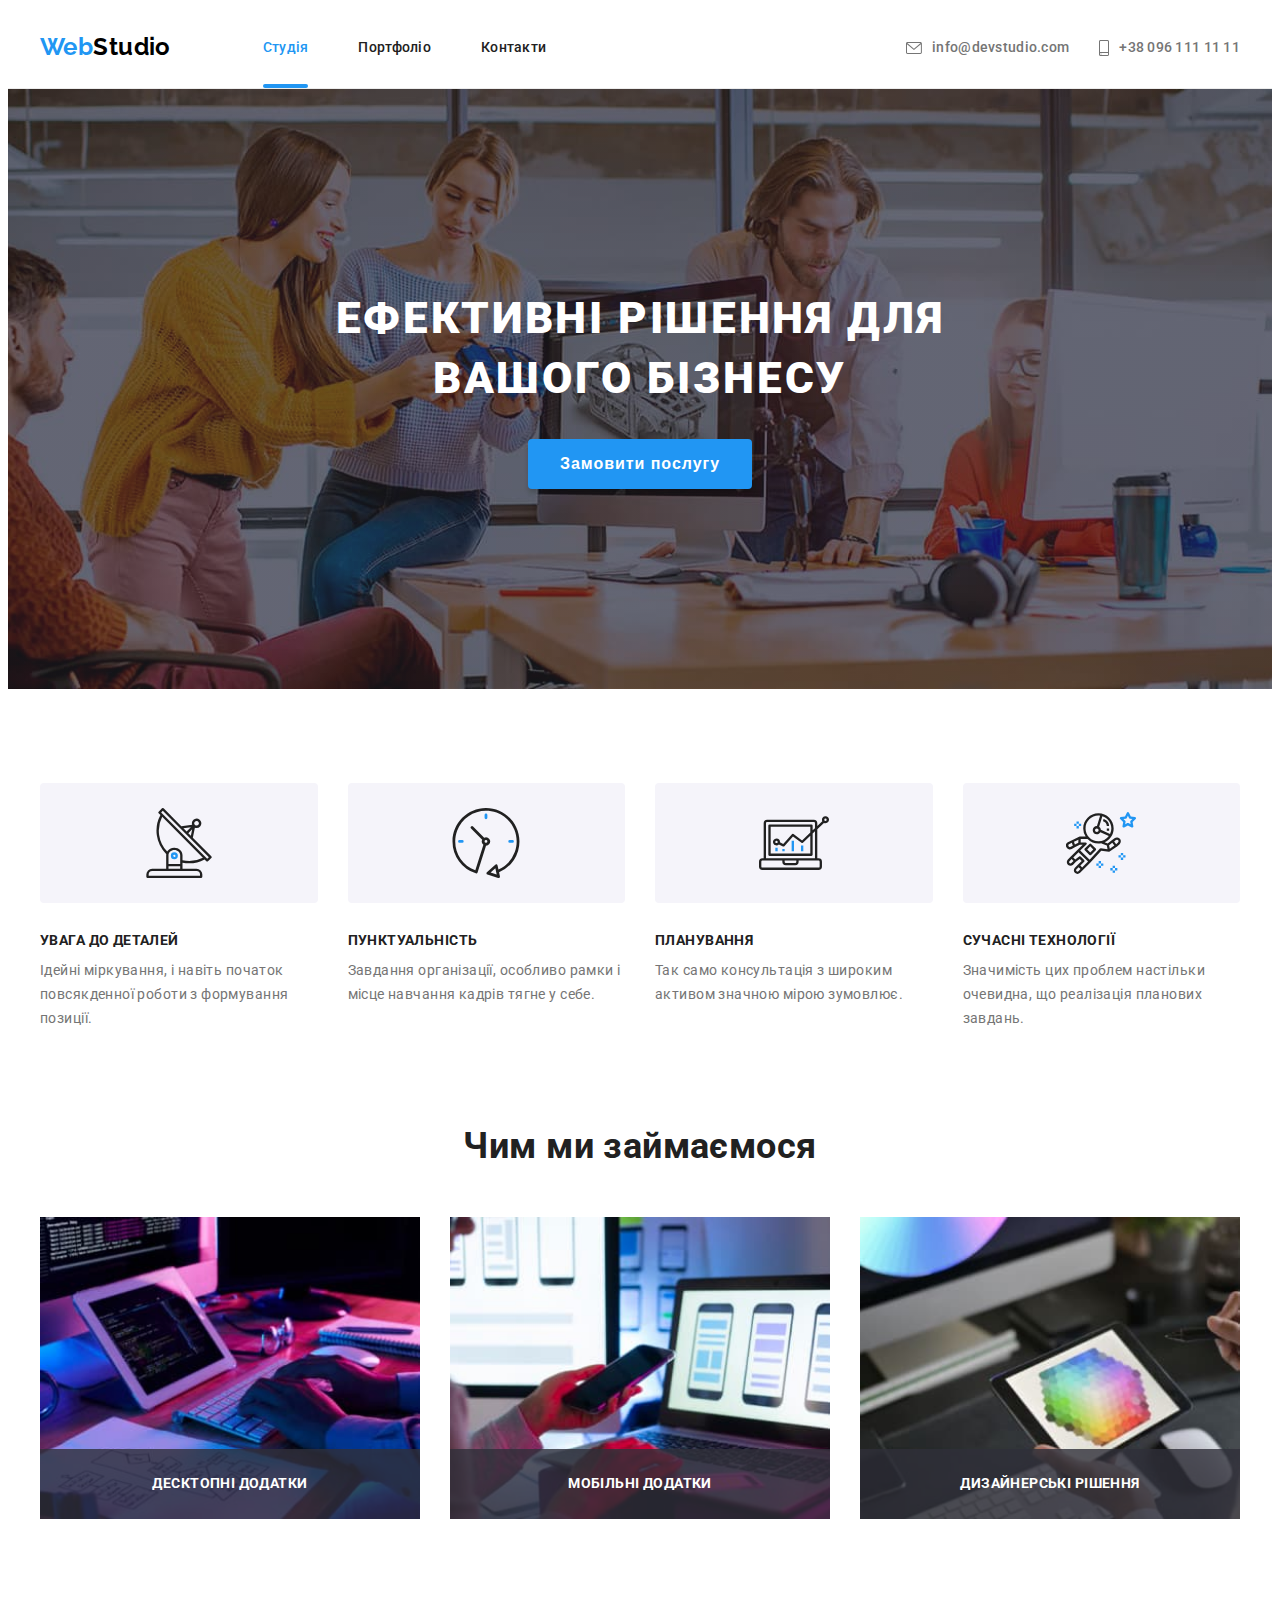
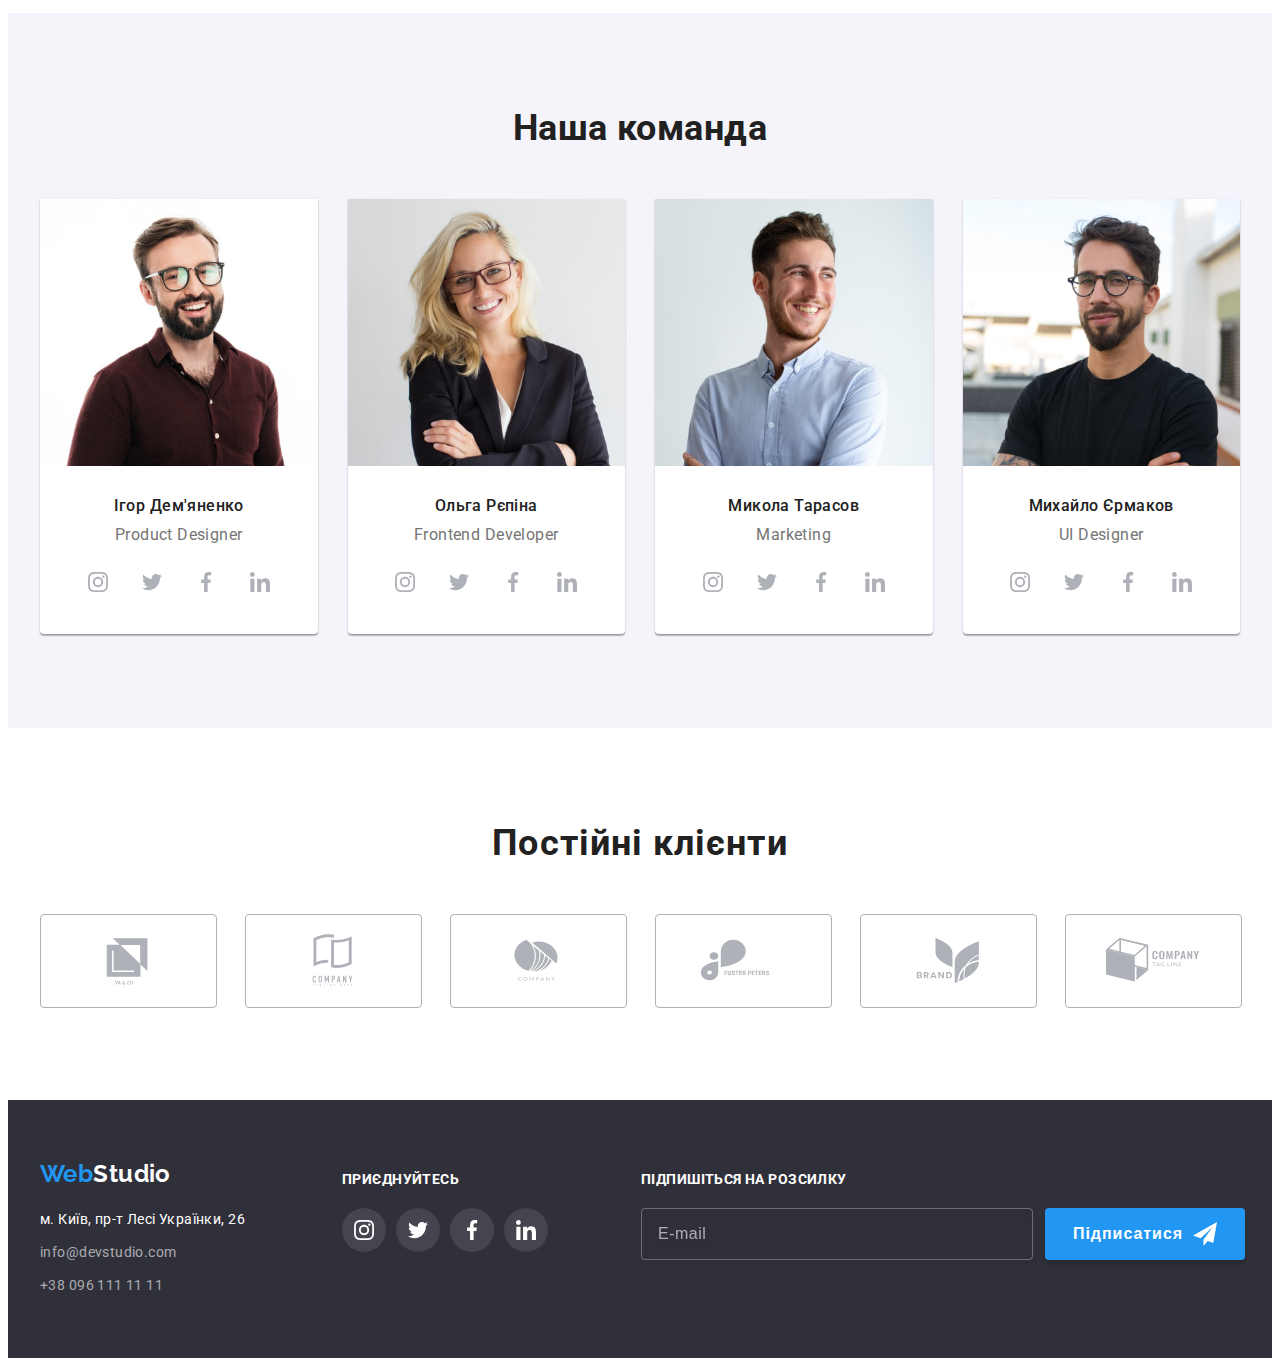
==== commit af93afcd: "закінчив адаптивну верстку, перейшов до адаптивної графіки" ====
--- a/index.html
+++ b/index.html
@@ -666,7 +666,7 @@
         </form>
       </div>
     </footer>
-    <div class="backdrop" data-modal>
+    <div class="backdrop is-hidden" data-modal>
       <div class="modal">
         <button type="button" class="modal-close btn" data-modal-close>
           <svg class="modal-close-icon" width="18" height="18">
--- a/css/main.min.css
+++ b/css/main.min.css
@@ -1 +1 @@
-:root{--accent-color: #2196f3;--primary-color: #757575;--secondary-color: #212121;--wite-color: #ffffff;--black-color: #000000;--sacondary-wite-color: rgba(255, 255, 255, 0.6);--background-color-wite: #ffffff;--sacondary-background-color: #2f303a;--team-background-color: #f5f4fa;--accent-background-color: #2196f3;--hover-background-color: #188ce8;--filter-background-color: #f5f4fa;--header-border: #ececec;--filter-item-border: #eeeeee;--hero-background-color: #c4c4c4;--icon-color: #afb1b8;--soc-background-color: rgba(255, 255, 255, 0.1);--animation: 250ms cubic-bezier(0.4, 0, 0.2, 1);--portfolio-overlay-background: rgba(33, 150, 243, 0.9);--backdrop-background-color: rgba(0, 0, 0, 0.2);--modal-background-color: #ffffff}p,h1,h2,h3,h4,h5,h6{margin:0}ul,ol{margin:0;padding-left:0}button{cursor:pointer}address{font-style:normal}img{display:block;max-width:100%;height:auto;width:100%}body{font-family:"Roboto",sans-serif;font-size:14px;line-height:1.71;letter-spacing:.03em;color:var(--primary-color);background-color:var(--background-color-wite)}.link{text-decoration:none}.list{list-style:none}.is-hidden{visibility:hidden;opacity:0;pointer-events:none}.visually-hidden{position:absolute;white-space:nowrap;width:1px;height:1px;overflow:hidden;border:0;padding:0;clip:rect(0 0 0 0);-webkit-clip-path:inset(50%);clip-path:inset(50%);margin:-1px}.logo{font-family:"Raleway",sans-serif;font-weight:700;font-size:24px;line-height:1.17;color:var(--accent-color);transition:color var(--animation)}.container{margin:0 auto;width:100%;padding-left:15px;padding-right:15px}@media screen and (min-width: 480px){.container{max-width:480px}}@media screen and (min-width: 768px){.container{max-width:768px}}@media screen and (min-width: 1200px){.container{max-width:1200px}}.btn{display:inline-block;border:none;text-align:center}.backdrop{padding:15px;width:100%;height:100%;background-color:var(--backdrop-background-color);position:fixed;top:0;transition:opacity 500ms linear,visibility 500ms linear;perspective:400px}.modal{position:relative;margin:93px auto 94px auto;padding:40px;max-width:450px;width:100%;background-color:var(--modal-background-color);box-shadow:0px 1px 3px rgba(0,0,0,.12),0px 1px 1px rgba(0,0,0,.14),0px 2px 1px rgba(0,0,0,.2);border-radius:4px;transition:transform 500ms linear}.backdrop.is-hidden .modal{transform:translate(-50%, -50%) rotateX(270deg)}.modal-close{position:absolute;top:8px;right:8px;width:30px;height:30px;border:1px solid rgba(0,0,0,.1);border-radius:50%;background-color:rgba(0,0,0,0);display:flex;align-items:center;justify-content:center;transition:fill var(--animation)}.modal-close:hover,.modal-close:focus{fill:var(--accent-color)}.modal-title{margin-bottom:12px;font-weight:700;font-size:20px;line-height:1.15;text-align:center;letter-spacing:.03em;color:var(--secondary-color)}.modal-wrap{display:flex;flex-direction:column;align-items:center;gap:10px}.modal-label{width:100%;font-size:12px;line-height:1.17;letter-spacing:.01em}.modal-label-input{display:block;margin-top:4px;padding-left:41px;padding-right:16px;width:inherit;height:40px;font-size:14px;line-height:1.1428571429;letter-spacing:.01em;color:var(--secondary-color);border:1px solid rgba(33,33,33,.2);border-radius:4px;transition:border var(--animation)}.modal-label-input:focus{border:1px solid var(--accent-color)}.input-wrap{width:100%;position:relative}.modal-icon{position:absolute;top:50%;transform:translateY(-50%);left:12px;color:var(--secondary-color);fill:currentColor;transition:color var(--animation)}.modal-label-input:focus+.modal-icon{color:var(--accent-color)}.modal-label-textarea{display:block;padding:12px 16px;height:120px;resize:none;margin-top:4px;width:inherit;font-size:14px;line-height:1.1428571429;letter-spacing:.01em;color:var(--secondary-color);border:1px solid rgba(33,33,33,.2);border-radius:4px;transition:border var(--animation)}.modal-label-textarea:focus{border:1px solid var(--accent-color)}.modal-label-textarea::-moz-placeholder{font-family:"Roboto";font-style:normal;font-weight:400;font-size:14px;line-height:1.1428571429;letter-spacing:.01em;color:rgba(117,117,117,.5)}.modal-label-textarea:-ms-input-placeholder{font-family:"Roboto";font-style:normal;font-weight:400;font-size:14px;line-height:1.1428571429;letter-spacing:.01em;color:rgba(117,117,117,.5)}.modal-label-textarea::placeholder{font-family:"Roboto";font-style:normal;font-weight:400;font-size:14px;line-height:1.1428571429;letter-spacing:.01em;color:rgba(117,117,117,.5)}.modal-accept{display:flex;justify-content:center;align-items:center;margin-top:20px;margin-bottom:31px}.modal-accept-input{margin-right:8px;width:16px;height:15px}.modal-accept-icon{min-width:16px;border:2px solid var(--secondary-color);border-radius:4px;margin-right:8px;transition:background-color var(--animation),border-color var(--animation)}.modal-accept-input:checked+.modal-accept-icon{background-color:var(--accent-color);border-color:var(--accent-color)}.modal-accept-formatting{margin:0;font-family:"Roboto";font-size:12px;line-height:1.1666666667;letter-spacing:.03em;text-align:center;white-space:pre-wrap}.modal-accept-link{color:var(--accent-color);transition:color var(--animation)}.modal-accept-link:hover,.modal-accept-link:focus{color:var(--hover-background-color)}.modal-btn{display:block;margin:0 auto;min-width:200px;height:50px;background-color:var(--accent-background-color);box-shadow:0px 4px 4px rgba(0,0,0,.15);border-radius:4px;border:none;font-weight:700;font-size:16px;line-height:1.88;letter-spacing:.06em;color:var(--wite-color);transition:background-color var(--animation)}.modal-btn:hover,.modal-btn:focus{background-color:var(--hover-background-color)}.social{display:flex;justify-content:center;gap:10px}.social__item{width:44px;height:44px}.social__link{width:100%;height:100%;border-radius:50%;display:flex;align-items:center;justify-content:center}.social__icon{fill:currentColor}.header{border-bottom:1px solid var(--header-border)}.header__container{display:flex;align-items:center}@media screen and (max-width: 767px){.header__container{justify-content:space-between}}.header__navigation{display:flex;align-items:center;gap:93px}.navigation__logo{margin-right:87px;padding-top:24px;padding-bottom:25px}.navigation__logo:hover,.navigation__logo:focus{color:var(--black-color)}@media screen and (min-width: 1200px){.navigation__logo{margin-right:92px}}.navigation__logo--color-black{color:var(--black-color);transition:color var(--animation)}.navigation__logo:hover .navigation__logo--color-black,.navigation__logo:focus .navigation__logo--color-black{color:var(--accent-color)}.menu-btn{display:flex;border:none;padding:0;background-color:rgba(0,0,0,0);color:var(--secondary-color)}@media screen and (min-width: 768px){.menu-btn{display:none}}.menu-btn__icon-menu{fill:currentColor}.header__wrap{display:none;justify-content:space-between;width:100%}@media screen and (min-width: 768px){.header__wrap{display:flex}}.navigation__menu{display:flex;gap:50px}.menu__link{position:relative;padding-top:32px;padding-bottom:32px;font-weight:500;line-height:1.14;letter-spacing:.02em;color:var(--secondary-color);transition:color var(--animation)}.menu__link::after{content:"";position:absolute;bottom:-1px;display:block;width:100%;height:4px;background-color:var(--accent-background-color);border-radius:2px;transform:scaleX(0);transition:transform var(--animation)}.menu__link:hover::after,.menu__link:focus::after{transform:scaleX(1)}.menu__link.current{color:var(--accent-color)}.menu__link.current::after{transform:scaleX(1)}.menu__link:hover,.menu__link:focus{color:var(--accent-color)}.header__contacts{display:flex}@media screen and (max-width: 1199px){.header__contacts{flex-direction:column}}@media screen and (min-width: 1200px){.header__contacts{gap:30px}}.contacts__link{position:relative;display:flex;align-items:center;gap:8px;padding-top:5px;padding-bottom:5px;font-weight:500;font-size:12px;line-height:1.17;letter-spacing:.02em;color:inherit;transition:color var(--animation)}.contacts__link:hover::after,.contacts__link:focus::after{transform:scaleX(1)}.contacts__link:hover,.contacts__link:focus{color:var(--accent-color)}@media screen and (min-width: 1200px){.contacts__link{gap:10px;padding-top:32px;padding-bottom:32px;font-size:14px;line-height:1.14}.contacts__link::after{content:"";position:absolute;bottom:-1px;display:block;width:100%;height:4px;background-color:var(--accent-background-color);border-radius:2px;transform:scaleX(0);transition:transform var(--animation)}}.contacts__icon--mail{fill:currentColor;width:14px;height:10px}@media screen and (min-width: 1200px){.contacts__icon--mail{width:16px;height:12px}}.contacts__icon--tel{fill:currentColor;width:10px;height:14px}@media screen and (min-width: 1200px){.contacts__icon--tel{width:10px;height:16px}}.mob-menu{display:flex;flex-direction:column;justify-content:space-between;position:fixed;top:0;z-index:1;width:100vw;height:100vh;background:var(--background-color-wite);box-shadow:0px 4px 8px rgba(0,0,0,.04),0px 2px 4px rgba(0,0,0,.08),0px 1px 3px rgba(0,0,0,.16)}.menu-btn--close{position:absolute;top:10px;right:15px;border:none;padding:0;background-color:rgba(0,0,0,0);color:var(--secondary-color)}.menu-btn__icon-close{fill:currentColor}.mob-menu__navigation{margin-top:48px;margin-left:25px}.mob-menu__item:not(:last-child){margin-bottom:32px}.mob-menu__link{font-weight:500;font-size:40px;line-height:1.175;letter-spacing:.02em;color:var(--secondary-color)}.mob-menu__link:hover,.mob-menu__link:focus{color:var(--accent-color)}.mob-menu__contacts--box{margin-top:32px;margin-left:25px}.mob-menu__contacts{margin-bottom:64px}.mob-menu__contacts-item:not(:last-child){margin-bottom:32px}.mob-menu__contacts--tel{font-weight:500;font-size:34px;line-height:1.1764705882;letter-spacing:.02em;color:var(--accent-color)}.mob-menu__contacts--mail{font-weight:500;font-size:24px;line-height:1.1666666667;letter-spacing:.02em;color:var(--primary-color)}.mob-menu__soc{display:flex}.mob-menu__soc-list{display:flex}.mob-menu__soc-list:not(:last-child)::after{content:"";margin-left:10px;border:1px solid rgba(33,33,33,.2)}.mob-menu__soc-list:not(:last-child){margin-right:10px}.mob-menu__soc-link{font-weight:500;font-size:18px;line-height:1.22;letter-spacing:.02em;color:var(--accent-color)}.hero{background-size:cover;background-position:center;background-repeat:no-repeat;background-image:linear-gradient(rgba(47, 48, 58, 0.4), rgba(47, 48, 58, 0.4)),url(../img/img-bg.jpg);background-color:var(--hero-background-color);max-width:1600px;padding:118px 0;text-align:center}@media screen and (min-width: 1200px){.hero{padding:200px 0}}.hero__wrap{margin:0 auto}.hero__title{max-width:360px;margin-right:auto;margin-left:auto;margin-bottom:30px;font-weight:900;font-size:26px;line-height:1.62;letter-spacing:.06em;text-transform:uppercase;color:var(--wite-color)}@media screen and (min-width: 1200px){.hero__title{font-size:44px;line-height:1.36;max-width:696px}}.hero__btn{padding:10px 24px;font-weight:700;font-size:16px;line-height:1.88;letter-spacing:.06em;color:var(--wite-color);background-color:var(--accent-background-color);box-shadow:0px 4px 4px rgba(0,0,0,.15);border-radius:4px;transition:background-color var(--animation)}.hero__btn:hover,.hero__btn:focus{background-color:var(--hover-background-color)}@media screen and (min-width: 1200px){.hero__btn{padding:10px 32px}}.advantages{padding:60px 0}@media screen and (min-width: 1200px){.advantages{padding:94px 0}}.advantages__list{display:flex;flex-wrap:wrap;gap:30px}.advantages__item{width:100%}@media screen and (min-width: 768px){.advantages__item{flex-basis:calc((100% - 30px)/2)}}@media screen and (min-width: 1200px){.advantages__item{flex-basis:calc((100% - 90px)/4)}}.advantages__wrap{display:flex;align-items:center;justify-content:center;margin-bottom:30px;width:100%;height:120px;background-color:var(--team-background-color);border-radius:4px}.advantages__subtitle{margin-bottom:10px;font-weight:700;font-size:14px;line-height:1.14;text-transform:uppercase;color:var(--secondary-color)}.pictures{padding-bottom:94px}@media screen and (max-width: 1199px){.pictures{display:none}}.pictures__title{margin-bottom:50px;font-weight:700;font-size:36px;line-height:1.17;text-align:center;color:var(--secondary-color)}.pictures__list{display:flex;gap:30px}.pictures__item{position:relative;flex-basis:calc((100% - 60px)/3)}.pictures__text{position:absolute;bottom:0;width:100%;padding-top:27px;padding-bottom:27px;font-weight:700;line-height:1.14;text-align:center;text-transform:uppercase;background:rgba(47,48,58,.8);color:#fff}.team{padding:60px 0;background-color:var(--team-background-color)}@media screen and (min-width: 1200px){.team{padding:94px 0}}.team__title{margin-bottom:30px;font-weight:700;font-size:28px;line-height:1.18;text-align:center;color:var(--secondary-color)}@media screen and (min-width: 1200px){.team__title{margin-bottom:50px;font-size:36px;line-height:1.17}}.team__list{display:flex;flex-wrap:wrap;gap:30px}.team__item{width:100%;padding-bottom:30px;box-shadow:0px 1px 3px rgba(0,0,0,.12),0px 1px 1px rgba(0,0,0,.14),0px 2px 1px rgba(0,0,0,.2);border-radius:0px 0px 4px 4px;background-color:var(--background-color-wite)}@media screen and (min-width: 768px){.team__item{flex-basis:calc((100% - 30px)/2)}}@media screen and (min-width: 1200px){.team__item{flex-basis:calc((100% - 90px)/4)}}.team__img{margin-bottom:30px}.team__subtitle{margin-bottom:10px;font-weight:500;font-size:16px;line-height:1.19;text-align:center;color:var(--secondary-color)}.team__text{margin-bottom:16px;font-size:16px;line-height:1.19;text-align:center}.tean__color-link{background-color:var(--background-color-wite);color:var(--icon-color);transition:background-color var(--animation),color var(--animation)}.tean__color-link:hover,.tean__color-link:focus{background-color:var(--accent-background-color);color:var(--background-color-wite)}.clients{padding:60px 0}@media screen and (min-width: 1200px){.clients{padding:94px 0}}.clients__title{font-size:28px;line-height:1.18;text-align:center;letter-spacing:.03em;color:var(--secondary-color);margin-bottom:30px}@media screen and (min-width: 1200px){.clients__title{font-size:36px;line-height:1.17;margin-bottom:50px}}.clients__list{display:flex;flex-wrap:wrap;gap:30px}.company__item{width:100%;width:calc((100% - 30px)/2);height:92px}@media screen and (min-width: 768px){.company__item{width:calc((100% - 60px)/3)}}@media screen and (min-width: 1200px){.company__item{width:calc((100% - 150px)/6)}}.company__link{width:100%;height:100%;color:var(--icon-color);border:1px solid var(--icon-color);border-radius:4px;display:flex;align-items:center;justify-content:center;transition:color var(--animation),border-color var(--animation)}.company__link:hover,.company__link:focus{color:var(--accent-color);border-color:var(--accent-color)}.company__icon{fill:currentColor}.footer{padding:60px 0;background-color:var(--sacondary-background-color)}@media screen and (min-width: 1200px){.footer__wrap{display:flex;gap:93px}}.footer__box{display:flex}@media screen and (max-width: 767px){.footer__box{flex-direction:column}}@media screen and (min-width: 768px)and (max-width: 1199px){.footer__box{justify-content:space-between;padding-left:76px;padding-right:89px}}@media screen and (max-width: 1199px){.footer__box{margin-bottom:60px}}@media screen and (max-width: 767px){.footer__address-box{margin-bottom:60px}}@media screen and (max-width: 1199px){.footer__address-box{text-align:center}}@media screen and (min-width: 1200px){.footer__address-box{margin-right:70px}}.footer__logo{display:inline-block;margin-bottom:20px}.footer__logo:hover,.footer__logo:focus{color:var(--wite-color)}.footer__logo--color-white{color:var(--wite-color);transition:color var(--animation)}.footer__logo:hover .footer__logo--color-white,.footer__logo:focus .footer__logo--color-white{color:var(--accent-color)}.address{min-width:232px}.address__link{color:var(--wite-color);transition:color var(--animation)}.address__link:hover,.address__link:focus{color:var(--accent-color)}.address__link--secondary-color{color:var(--sacondary-wite-color);transition:color var(--animation)}.address__link--secondary-color:hover,.address__link--secondary-color:focus{color:var(--accent-color)}.address__item:not(:last-child){margin-bottom:8px}@media screen and (min-width: 1200px){.address__item:not(:last-child){margin-bottom:9px}}.join__title{font-weight:700;line-height:1.14;text-transform:uppercase;color:var(--wite-color);margin-bottom:20px}@media screen and (min-width: 768px){.join__title{margin-top:5px}}@media screen and (max-width: 1199px){.join__title{text-align:center}}@media screen and (min-width: 1200px){.join__title{margin-top:12px}}.join__list{display:flex;justify-content:center;gap:10px}.join-item{width:44px;height:44px}.social__link--secondary-color{background-color:var(--soc-background-color);color:var(--wite-color);transition:background-color var(--animation)}.social__link--secondary-color:hover,.social__link--secondary-color:focus{background-color:var(--accent-background-color)}.join__icon{fill:currentColor}@media screen and (max-width: 1199px){.footer__subscribe{text-align:center}}.subscribe__title{display:block;padding-bottom:20px;font-weight:700;line-height:1.14;text-transform:uppercase;color:var(--wite-color)}@media screen and (min-width: 1200px){.subscribe__title{padding-top:12px}}.subscribe__wrap{gap:12px}@media screen and (min-width: 1200px){.subscribe__wrap{display:flex}}.subscribe__input{padding:0 16px;width:100%;height:50px;font-size:16px;letter-spacing:.03em;color:rgba(255,255,255,.6);border:1px solid rgba(255,255,255,.3);filter:drop-shadow(0px 4px 4px rgba(0, 0, 0, 0.15));border-radius:4px;background-color:inherit}.subscribe__input::-moz-placeholder{font-size:16px;letter-spacing:.03em;color:rgba(255,255,255,.6)}.subscribe__input:-ms-input-placeholder{font-size:16px;letter-spacing:.03em;color:rgba(255,255,255,.6)}.subscribe__input::placeholder{font-size:16px;letter-spacing:.03em;color:rgba(255,255,255,.6)}@media screen and (min-width: 768px){.subscribe__input{width:450px}}@media screen and (max-width: 1199px){.subscribe__input{margin-bottom:20px}}@media screen and (min-width: 1200px){.subscribe__input{width:358px}}.subscribe__btn{margin:0 auto;display:flex;align-items:center;justify-content:center;gap:12px;padding:10px 28px 10px 31px;font-weight:700;font-size:16px;line-height:1.88;letter-spacing:.06em;color:var(--wite-color);fill:currentColor;background-color:var(--accent-background-color);box-shadow:0px 4px 4px rgba(0,0,0,.15);border-radius:4px;border:none;transition:background-color var(--animation)}.subscribe__btn:hover,.subscribe__btn:focus{background-color:var(--hover-background-color)}@media screen and (min-width: 1200px){.subscribe__btn{gap:10px;padding:10px 28px}}.portfolio{padding:94px 0}.portfolio-filter{display:flex;justify-content:center;gap:8px;margin-bottom:50px}.filter-btn{padding:6px 22px;border-radius:4px;font-weight:500;font-size:16px;line-height:1.62;letter-spacing:.03em;color:var(--secondary-color);background-color:var(--filter-background-color);transition:color var(--animation),background-color var(--animation),box-shadow var(--animation)}.filter-btn:hover,.filter-btn:focus{color:var(--wite-color);background-color:var(--accent-background-color);box-shadow:0px 3px 1px rgba(0,0,0,.1),0px 1px 2px rgba(0,0,0,.08),0px 2px 2px rgba(0,0,0,.12)}.portfolio-list{display:flex;gap:30px;flex-wrap:wrap}.portfolio-item{flex-basis:calc((100% - 60px)/3);transition:box-shadow var(--animation)}.portfolio-link{display:block}.portfolio-link:hover,.portfolio-link:focus{box-shadow:0px 1px 1px rgba(0,0,0,.12),0px 4px 4px rgba(0,0,0,.06),1px 4px 6px rgba(0,0,0,.16)}.portfolio-item-box{border:1px solid var(--filter-item-border);border-top:0;padding:20px 24px}.portfolio-top-wrap{position:relative;overflow:hidden}.portfolio-top-text{position:absolute;top:0;padding:63px 24px;font-size:18px;line-height:1.56;letter-spacing:.03em;color:var(--wite-color);background-color:var(--portfolio-overlay-background);height:100%;transform:translateY(100%);transition:transform var(--animation);overflow:auto}.portfolio-link:hover .portfolio-top-text,.portfolio-link:focus .portfolio-top-text{transform:translateY(0)}.portfolio-subtitle{margin-bottom:4px;font-weight:700;font-size:18px;line-height:2;letter-spacing:.06em;color:var(--secondary-color)}.portfolio-text{font-size:16px;line-height:1.88;color:var(--primary-color)}/*# sourceMappingURL=main.min.css.map */+:root{--accent-color: #2196f3;--primary-color: #757575;--secondary-color: #212121;--wite-color: #ffffff;--black-color: #000000;--sacondary-wite-color: rgba(255, 255, 255, 0.6);--background-color-wite: #ffffff;--sacondary-background-color: #2f303a;--team-background-color: #f5f4fa;--accent-background-color: #2196f3;--hover-background-color: #188ce8;--filter-background-color: #f5f4fa;--header-border: #ececec;--filter-item-border: #eeeeee;--hero-background-color: #c4c4c4;--icon-color: #afb1b8;--soc-background-color: rgba(255, 255, 255, 0.1);--animation: 250ms cubic-bezier(0.4, 0, 0.2, 1);--portfolio-overlay-background: rgba(33, 150, 243, 0.9);--backdrop-background-color: rgba(0, 0, 0, 0.2);--modal-background-color: #ffffff}p,h1,h2,h3,h4,h5,h6{margin:0}ul,ol{margin:0;padding-left:0}button{cursor:pointer}address{font-style:normal}img{display:block;max-width:100%;height:auto;width:100%}body{font-family:"Roboto",sans-serif;font-size:14px;line-height:1.71;letter-spacing:.03em;color:var(--primary-color);background-color:var(--background-color-wite)}body.no-scroll{overflow-y:hidden}.link{text-decoration:none}.list{list-style:none}.is-hidden{visibility:hidden;opacity:0;pointer-events:none}.visually-hidden{position:absolute;white-space:nowrap;width:1px;height:1px;overflow:hidden;border:0;padding:0;clip:rect(0 0 0 0);-webkit-clip-path:inset(50%);clip-path:inset(50%);margin:-1px}.logo{font-family:"Raleway",sans-serif;font-weight:700;font-size:24px;line-height:1.17;color:var(--accent-color);transition:color var(--animation)}.container{margin:0 auto;width:100%;padding-left:15px;padding-right:15px}@media screen and (min-width: 480px){.container{max-width:480px}}@media screen and (min-width: 768px){.container{max-width:768px}}@media screen and (min-width: 1200px){.container{max-width:1200px}}.btn{display:inline-block;border:none;text-align:center}.backdrop{padding:15px;width:100%;height:100%;background-color:var(--backdrop-background-color);position:fixed;top:0;transition:opacity 500ms linear,visibility 500ms linear;perspective:400px;overflow-y:scroll}.modal{position:relative;padding:40px;width:100%;background-color:var(--modal-background-color);box-shadow:0px 1px 3px rgba(0,0,0,.12),0px 1px 1px rgba(0,0,0,.14),0px 2px 1px rgba(0,0,0,.2);border-radius:4px;transition:transform 500ms linear}.backdrop.is-hidden .modal{transform:translate(-50%, -50%) rotateX(270deg)}@media screen and (max-width: 767px){.modal{margin:93px auto 94px auto}}@media screen and (min-width: 768px)and (max-width: 1199px){.modal{margin:208px auto 207px auto}}@media screen and (max-width: 1199px){.modal{max-width:450px}}@media screen and (min-width: 1200px){.modal{width:528px;min-height:581px;position:absolute;top:50%;left:50%;transform:translate(-50%, -50%) rotateX(0deg)}}.modal-close{position:absolute;top:8px;right:8px;width:30px;height:30px;border:1px solid rgba(0,0,0,.1);border-radius:50%;background-color:rgba(0,0,0,0);display:flex;align-items:center;justify-content:center;transition:fill var(--animation)}.modal-close:hover,.modal-close:focus{fill:var(--accent-color)}.modal-close-icon{fill:currentColor}.modal-title{margin-bottom:12px;font-weight:700;font-size:20px;line-height:1.15;text-align:center;letter-spacing:.03em;color:var(--secondary-color)}.modal-wrap{display:flex;flex-direction:column;align-items:center;gap:10px}.modal-label{width:100%;font-size:12px;line-height:1.17;letter-spacing:.01em}.modal-label-input{display:block;margin-top:4px;padding-left:41px;padding-right:16px;width:inherit;height:40px;font-size:14px;line-height:1.1428571429;letter-spacing:.01em;color:var(--secondary-color);border:1px solid rgba(33,33,33,.2);border-radius:4px;transition:border var(--animation)}.modal-label-input:focus{border:1px solid var(--accent-color)}@media screen and (min-width: 1200px){.modal-label-input{font-size:12px;line-height:1.1666666667}}.input-wrap{width:100%;position:relative}.modal-icon{position:absolute;top:50%;transform:translateY(-50%);left:12px;color:var(--secondary-color);fill:currentColor;transition:color var(--animation)}.modal-label-input:focus+.modal-icon{color:var(--accent-color)}.modal-label-textarea{display:block;padding:12px 16px;height:120px;resize:none;margin-top:4px;width:inherit;font-size:14px;line-height:1.1428571429;letter-spacing:.01em;color:var(--secondary-color);border:1px solid rgba(33,33,33,.2);border-radius:4px;transition:border var(--animation)}.modal-label-textarea:focus{border:1px solid var(--accent-color)}.modal-label-textarea::-moz-placeholder{font-family:"Roboto";font-style:normal;font-weight:400;font-size:14px;line-height:1.1428571429;letter-spacing:.01em;color:rgba(117,117,117,.5)}.modal-label-textarea:-ms-input-placeholder{font-family:"Roboto";font-style:normal;font-weight:400;font-size:14px;line-height:1.1428571429;letter-spacing:.01em;color:rgba(117,117,117,.5)}.modal-label-textarea::placeholder{font-family:"Roboto";font-style:normal;font-weight:400;font-size:14px;line-height:1.1428571429;letter-spacing:.01em;color:rgba(117,117,117,.5)}@media screen and (min-width: 1200px){.modal-label-textarea::-moz-placeholder{font-size:12px;line-height:1.1666666667}.modal-label-textarea:-ms-input-placeholder{font-size:12px;line-height:1.1666666667}.modal-label-textarea::placeholder{font-size:12px;line-height:1.1666666667}}@media screen and (min-width: 1200px){.modal-label-textarea{font-size:12px;line-height:1.1666666667}}.modal-accept{display:flex;justify-content:center;align-items:center;margin-top:20px;margin-bottom:30px}.modal-accept-input{margin-right:8px;width:16px;height:15px}.modal-accept-icon{min-width:16px;border:2px solid var(--secondary-color);border-radius:4px;margin-right:8px;transition:background-color var(--animation),border-color var(--animation)}.modal-accept-input:checked+.modal-accept-icon{background-color:var(--accent-color);border-color:var(--accent-color)}.modal-accept-formatting{margin:0;font-family:"Roboto";font-size:12px;line-height:1.1666666667;letter-spacing:.03em;text-align:center;white-space:pre-wrap}@media screen and (min-width: 1200px){.modal-accept-formatting{font-size:14px;line-height:1.71}}.modal-accept-link{color:var(--accent-color);transition:color var(--animation)}.modal-accept-link:hover,.modal-accept-link:focus{color:var(--hover-background-color)}.modal-btn{display:block;margin:0 auto;min-width:200px;height:50px;background-color:var(--accent-background-color);box-shadow:0px 4px 4px rgba(0,0,0,.15);border-radius:4px;border:none;font-weight:700;font-size:16px;line-height:1.88;letter-spacing:.06em;color:var(--wite-color);transition:background-color var(--animation)}.modal-btn:hover,.modal-btn:focus{background-color:var(--hover-background-color)}.social{display:flex;justify-content:center;gap:10px}.social__item{width:44px;height:44px}.social__link{width:100%;height:100%;border-radius:50%;display:flex;align-items:center;justify-content:center}.social__icon{fill:currentColor}.header{border-bottom:1px solid var(--header-border)}.header__container{display:flex;align-items:center}@media screen and (max-width: 767px){.header__container{justify-content:space-between}}.header__navigation{display:flex;align-items:center;gap:93px}.navigation__logo{margin-right:87px;padding-top:24px;padding-bottom:25px}.navigation__logo:hover,.navigation__logo:focus{color:var(--black-color)}@media screen and (min-width: 1200px){.navigation__logo{margin-right:92px}}.navigation__logo--color-black{color:var(--black-color);transition:color var(--animation)}.navigation__logo:hover .navigation__logo--color-black,.navigation__logo:focus .navigation__logo--color-black{color:var(--accent-color)}.menu-btn{display:flex;border:none;padding:0;background-color:rgba(0,0,0,0);color:var(--secondary-color)}@media screen and (min-width: 768px){.menu-btn{display:none}}.menu-btn__icon-menu{fill:currentColor}.header__wrap{display:none;justify-content:space-between;width:100%}@media screen and (min-width: 768px){.header__wrap{display:flex}}.navigation__menu{display:flex;gap:50px}.menu__link{position:relative;padding-top:32px;padding-bottom:32px;font-weight:500;line-height:1.14;letter-spacing:.02em;color:var(--secondary-color);transition:color var(--animation)}.menu__link::after{content:"";position:absolute;bottom:-1px;display:block;width:100%;height:4px;background-color:var(--accent-background-color);border-radius:2px;transform:scaleX(0);transition:transform var(--animation)}.menu__link:hover::after,.menu__link:focus::after{transform:scaleX(1)}.menu__link.current{color:var(--accent-color)}.menu__link.current::after{transform:scaleX(1)}.menu__link:hover,.menu__link:focus{color:var(--accent-color)}.header__contacts{display:flex}@media screen and (max-width: 1199px){.header__contacts{flex-direction:column}}@media screen and (min-width: 1200px){.header__contacts{gap:30px}}.contacts__link{position:relative;display:flex;align-items:center;gap:8px;padding-top:5px;padding-bottom:5px;font-weight:500;font-size:12px;line-height:1.17;letter-spacing:.02em;color:inherit;transition:color var(--animation)}.contacts__link:hover::after,.contacts__link:focus::after{transform:scaleX(1)}.contacts__link:hover,.contacts__link:focus{color:var(--accent-color)}@media screen and (min-width: 1200px){.contacts__link{gap:10px;padding-top:32px;padding-bottom:32px;font-size:14px;line-height:1.14}.contacts__link::after{content:"";position:absolute;bottom:-1px;display:block;width:100%;height:4px;background-color:var(--accent-background-color);border-radius:2px;transform:scaleX(0);transition:transform var(--animation)}}.contacts__icon--mail{fill:currentColor;width:14px;height:10px}@media screen and (min-width: 1200px){.contacts__icon--mail{width:16px;height:12px}}.contacts__icon--tel{fill:currentColor;width:10px;height:14px}@media screen and (min-width: 1200px){.contacts__icon--tel{width:10px;height:16px}}.mob-menu{display:flex;flex-direction:column;justify-content:space-between;position:fixed;top:0;z-index:1;width:100vw;height:100vh;background:var(--background-color-wite);box-shadow:0px 4px 8px rgba(0,0,0,.04),0px 2px 4px rgba(0,0,0,.08),0px 1px 3px rgba(0,0,0,.16);overflow-y:scroll}.menu-btn--close{position:absolute;top:10px;right:15px;border:none;padding:0;background-color:rgba(0,0,0,0);color:var(--secondary-color)}.menu-btn__icon-close{fill:currentColor}.mob-menu__navigation{margin-top:48px;margin-left:25px}.mob-menu__item:not(:last-child){margin-bottom:32px}.mob-menu__link{font-weight:500;font-size:40px;line-height:1.175;letter-spacing:.02em;color:var(--secondary-color)}.mob-menu__link:hover,.mob-menu__link:focus{color:var(--accent-color)}.mob-menu__link.current{color:var(--accent-color)}.mob-menu__contacts--box{margin-top:32px;margin-bottom:48px;margin-left:25px}.mob-menu__contacts{margin-bottom:64px}.mob-menu__contacts-item:not(:last-child){margin-bottom:32px}.mob-menu__contacts--tel{font-weight:500;font-size:30px;line-height:1.1764705882;letter-spacing:.02em;color:var(--accent-color)}@media screen and (min-width: 480px){.mob-menu__contacts--tel{font-size:34px}}.mob-menu__contacts--mail{font-weight:500;font-size:24px;line-height:1.1666666667;letter-spacing:.02em;color:var(--primary-color)}.mob-menu__soc{display:flex;flex-wrap:wrap}.mob-menu__soc-list{display:flex}.mob-menu__soc-list:not(:last-child)::after{content:"";margin-left:10px;border:1px solid rgba(33,33,33,.2)}.mob-menu__soc-list:not(:last-child){margin-right:10px}.mob-menu__soc-link{font-weight:500;font-size:12px;line-height:1.22;letter-spacing:.02em;color:var(--accent-color)}@media screen and (min-width: 480px){.mob-menu__soc-link{font-size:18px}}.hero{background-size:cover;background-position:center;background-repeat:no-repeat;background-image:linear-gradient(rgba(47, 48, 58, 0.4), rgba(47, 48, 58, 0.4)),url(../img/img-bg-mob.jpg);background-color:var(--hero-background-color);max-width:1600px;padding:118px 0;text-align:center}@media(min-device-pixel-ratio: 2),(-webkit-min-device-pixel-ratio: 2),(min-resolution: 192dpi),(min-resolution: 2dppx){.hero{background-image:linear-gradient(rgba(47, 48, 58, 0.4), rgba(47, 48, 58, 0.4)),url(../img/img-bg-mob-2x.jpg)}}@media screen and (min-width: 768px){.hero{background-image:linear-gradient(rgba(47, 48, 58, 0.4), rgba(47, 48, 58, 0.4)),url(../img/img-bg-tab.jpg)}}@media screen and (min-width: 768px)and (min-device-pixel-ratio: 2),screen and (min-width: 768px)and (-webkit-min-device-pixel-ratio: 2),screen and (min-width: 768px)and (min-resolution: 192dpi),screen and (min-width: 768px)and (min-resolution: 2dppx){.hero{background-image:linear-gradient(rgba(47, 48, 58, 0.4), rgba(47, 48, 58, 0.4)),url(../img/img-bg-tab-2x.jpg)}}@media screen and (min-width: 1200px){.hero{padding:200px 0;background-image:linear-gradient(rgba(47, 48, 58, 0.4), rgba(47, 48, 58, 0.4)),url(../img/img-bg.jpg)}}@media screen and (min-width: 1200px)and (min-device-pixel-ratio: 2),screen and (min-width: 1200px)and (-webkit-min-device-pixel-ratio: 2),screen and (min-width: 1200px)and (min-resolution: 192dpi),screen and (min-width: 1200px)and (min-resolution: 2dppx){.hero{background-image:linear-gradient(rgba(47, 48, 58, 0.4), rgba(47, 48, 58, 0.4)),url(../img/img-bg-2x.jpg)}}.hero__wrap{margin:0 auto}.hero__title{max-width:360px;margin-right:auto;margin-left:auto;margin-bottom:30px;font-weight:900;font-size:26px;line-height:1.62;letter-spacing:.06em;text-transform:uppercase;color:var(--wite-color)}@media screen and (min-width: 1200px){.hero__title{font-size:44px;line-height:1.36;max-width:696px}}.hero__btn{padding:10px 24px;font-weight:700;font-size:16px;line-height:1.88;letter-spacing:.06em;color:var(--wite-color);background-color:var(--accent-background-color);box-shadow:0px 4px 4px rgba(0,0,0,.15);border-radius:4px;transition:background-color var(--animation)}.hero__btn:hover,.hero__btn:focus{background-color:var(--hover-background-color)}@media screen and (min-width: 1200px){.hero__btn{padding:10px 32px}}.advantages{padding:60px 0}@media screen and (min-width: 1200px){.advantages{padding:94px 0}}.advantages__list{display:flex;flex-wrap:wrap;gap:30px}.advantages__item{width:100%}@media screen and (min-width: 768px){.advantages__item{flex-basis:calc((100% - 30px)/2)}}@media screen and (min-width: 1200px){.advantages__item{flex-basis:calc((100% - 90px)/4)}}.advantages__wrap{display:flex;align-items:center;justify-content:center;margin-bottom:30px;width:100%;height:120px;background-color:var(--team-background-color);border-radius:4px}.advantages__subtitle{margin-bottom:10px;font-weight:700;font-size:14px;line-height:1.14;text-transform:uppercase;color:var(--secondary-color)}.pictures{padding-bottom:94px}@media screen and (max-width: 1199px){.pictures{display:none}}.pictures__title{margin-bottom:50px;font-weight:700;font-size:36px;line-height:1.17;text-align:center;color:var(--secondary-color)}.pictures__list{display:flex;gap:30px}.pictures__item{position:relative;flex-basis:calc((100% - 60px)/3)}.pictures__text{position:absolute;bottom:0;width:100%;padding-top:27px;padding-bottom:27px;font-weight:700;line-height:1.14;text-align:center;text-transform:uppercase;background:rgba(47,48,58,.8);color:#fff}.team{padding:60px 0;background-color:var(--team-background-color)}@media screen and (min-width: 1200px){.team{padding:94px 0}}.team__title{margin-bottom:30px;font-weight:700;font-size:28px;line-height:1.18;text-align:center;color:var(--secondary-color)}@media screen and (min-width: 1200px){.team__title{margin-bottom:50px;font-size:36px;line-height:1.17}}.team__list{display:flex;flex-wrap:wrap;gap:30px}.team__item{width:100%;padding-bottom:30px;box-shadow:0px 1px 3px rgba(0,0,0,.12),0px 1px 1px rgba(0,0,0,.14),0px 2px 1px rgba(0,0,0,.2);border-radius:0px 0px 4px 4px;background-color:var(--background-color-wite)}@media screen and (min-width: 768px){.team__item{flex-basis:calc((100% - 30px)/2)}}@media screen and (min-width: 1200px){.team__item{flex-basis:calc((100% - 90px)/4)}}.team__img{margin-bottom:30px}.team__subtitle{margin-bottom:10px;font-weight:500;font-size:16px;line-height:1.19;text-align:center;color:var(--secondary-color)}.team__text{margin-bottom:16px;font-size:16px;line-height:1.19;text-align:center}.tean__color-link{background-color:var(--background-color-wite);color:var(--icon-color);transition:background-color var(--animation),color var(--animation)}.tean__color-link:hover,.tean__color-link:focus{background-color:var(--accent-background-color);color:var(--background-color-wite)}.clients{padding:60px 0}@media screen and (min-width: 1200px){.clients{padding:94px 0}}.clients__title{font-size:28px;line-height:1.18;text-align:center;letter-spacing:.03em;color:var(--secondary-color);margin-bottom:30px}@media screen and (min-width: 1200px){.clients__title{font-size:36px;line-height:1.17;margin-bottom:50px}}.clients__list{display:flex;flex-wrap:wrap;gap:30px}.company__item{width:100%;width:calc((100% - 30px)/2);height:92px}@media screen and (min-width: 768px){.company__item{width:calc((100% - 60px)/3)}}@media screen and (min-width: 1200px){.company__item{width:calc((100% - 150px)/6)}}.company__link{width:100%;height:100%;color:var(--icon-color);border:1px solid var(--icon-color);border-radius:4px;display:flex;align-items:center;justify-content:center;transition:color var(--animation),border-color var(--animation)}.company__link:hover,.company__link:focus{color:var(--accent-color);border-color:var(--accent-color)}.company__icon{fill:currentColor}.footer{padding:60px 0;background-color:var(--sacondary-background-color)}@media screen and (min-width: 1200px){.footer__wrap{display:flex;gap:93px}}.footer__box{display:flex}@media screen and (max-width: 767px){.footer__box{flex-direction:column}}@media screen and (min-width: 768px)and (max-width: 1199px){.footer__box{justify-content:space-between;padding-left:76px;padding-right:89px}}@media screen and (max-width: 1199px){.footer__box{margin-bottom:60px}}@media screen and (max-width: 767px){.footer__address-box{margin-bottom:60px}}@media screen and (max-width: 1199px){.footer__address-box{text-align:center}}@media screen and (min-width: 1200px){.footer__address-box{margin-right:70px}}.footer__logo{display:inline-block;margin-bottom:20px}.footer__logo:hover,.footer__logo:focus{color:var(--wite-color)}.footer__logo--color-white{color:var(--wite-color);transition:color var(--animation)}.footer__logo:hover .footer__logo--color-white,.footer__logo:focus .footer__logo--color-white{color:var(--accent-color)}.address{min-width:232px}.address__link{color:var(--wite-color);transition:color var(--animation)}.address__link:hover,.address__link:focus{color:var(--accent-color)}.address__link--secondary-color{color:var(--sacondary-wite-color);transition:color var(--animation)}.address__link--secondary-color:hover,.address__link--secondary-color:focus{color:var(--accent-color)}.address__item:not(:last-child){margin-bottom:8px}@media screen and (min-width: 1200px){.address__item:not(:last-child){margin-bottom:9px}}.join__title{font-weight:700;line-height:1.14;text-transform:uppercase;color:var(--wite-color);margin-bottom:20px}@media screen and (min-width: 768px){.join__title{margin-top:5px}}@media screen and (max-width: 1199px){.join__title{text-align:center}}@media screen and (min-width: 1200px){.join__title{margin-top:12px}}.join__list{display:flex;justify-content:center;gap:10px}.join-item{width:44px;height:44px}.social__link--secondary-color{background-color:var(--soc-background-color);color:var(--wite-color);transition:background-color var(--animation)}.social__link--secondary-color:hover,.social__link--secondary-color:focus{background-color:var(--accent-background-color)}.join__icon{fill:currentColor}@media screen and (max-width: 1199px){.footer__subscribe{text-align:center}}.subscribe__title{display:block;padding-bottom:20px;font-weight:700;line-height:1.14;text-transform:uppercase;color:var(--wite-color)}@media screen and (min-width: 1200px){.subscribe__title{padding-top:12px}}.subscribe__wrap{gap:12px}@media screen and (min-width: 1200px){.subscribe__wrap{display:flex}}.subscribe__input{padding:0 16px;width:100%;height:50px;font-size:16px;letter-spacing:.03em;color:rgba(255,255,255,.6);border:1px solid rgba(255,255,255,.3);filter:drop-shadow(0px 4px 4px rgba(0, 0, 0, 0.15));border-radius:4px;background-color:inherit}.subscribe__input::-moz-placeholder{font-size:16px;letter-spacing:.03em;color:rgba(255,255,255,.6)}.subscribe__input:-ms-input-placeholder{font-size:16px;letter-spacing:.03em;color:rgba(255,255,255,.6)}.subscribe__input::placeholder{font-size:16px;letter-spacing:.03em;color:rgba(255,255,255,.6)}@media screen and (min-width: 768px){.subscribe__input{width:450px}}@media screen and (max-width: 1199px){.subscribe__input{margin-bottom:20px}}@media screen and (min-width: 1200px){.subscribe__input{width:358px}}.subscribe__btn{margin:0 auto;display:flex;align-items:center;justify-content:center;gap:12px;padding:10px 28px 10px 31px;font-weight:700;font-size:16px;line-height:1.88;letter-spacing:.06em;color:var(--wite-color);fill:currentColor;background-color:var(--accent-background-color);box-shadow:0px 4px 4px rgba(0,0,0,.15);border-radius:4px;border:none;transition:background-color var(--animation)}.subscribe__btn:hover,.subscribe__btn:focus{background-color:var(--hover-background-color)}@media screen and (min-width: 1200px){.subscribe__btn{gap:10px;padding:10px 28px}}.portfolio{padding:94px 0}.portfolio-filter{display:flex;justify-content:center;gap:8px;margin-bottom:50px}.filter-btn{padding:6px 22px;border-radius:4px;font-weight:500;font-size:16px;line-height:1.62;letter-spacing:.03em;color:var(--secondary-color);background-color:var(--filter-background-color);transition:color var(--animation),background-color var(--animation),box-shadow var(--animation)}.filter-btn:hover,.filter-btn:focus{color:var(--wite-color);background-color:var(--accent-background-color);box-shadow:0px 3px 1px rgba(0,0,0,.1),0px 1px 2px rgba(0,0,0,.08),0px 2px 2px rgba(0,0,0,.12)}.portfolio-list{display:flex;gap:30px;flex-wrap:wrap}.portfolio-item{flex-basis:calc((100% - 60px)/3);transition:box-shadow var(--animation)}.portfolio-link{display:block}.portfolio-link:hover,.portfolio-link:focus{box-shadow:0px 1px 1px rgba(0,0,0,.12),0px 4px 4px rgba(0,0,0,.06),1px 4px 6px rgba(0,0,0,.16)}.portfolio-item-box{border:1px solid var(--filter-item-border);border-top:0;padding:20px 24px}.portfolio-top-wrap{position:relative;overflow:hidden}.portfolio-top-text{position:absolute;top:0;padding:63px 24px;font-size:18px;line-height:1.56;letter-spacing:.03em;color:var(--wite-color);background-color:var(--portfolio-overlay-background);height:100%;transform:translateY(100%);transition:transform var(--animation);overflow:auto}.portfolio-link:hover .portfolio-top-text,.portfolio-link:focus .portfolio-top-text{transform:translateY(0)}.portfolio-subtitle{margin-bottom:4px;font-weight:700;font-size:18px;line-height:2;letter-spacing:.06em;color:var(--secondary-color)}.portfolio-text{font-size:16px;line-height:1.88;color:var(--primary-color)}/*# sourceMappingURL=main.min.css.map */